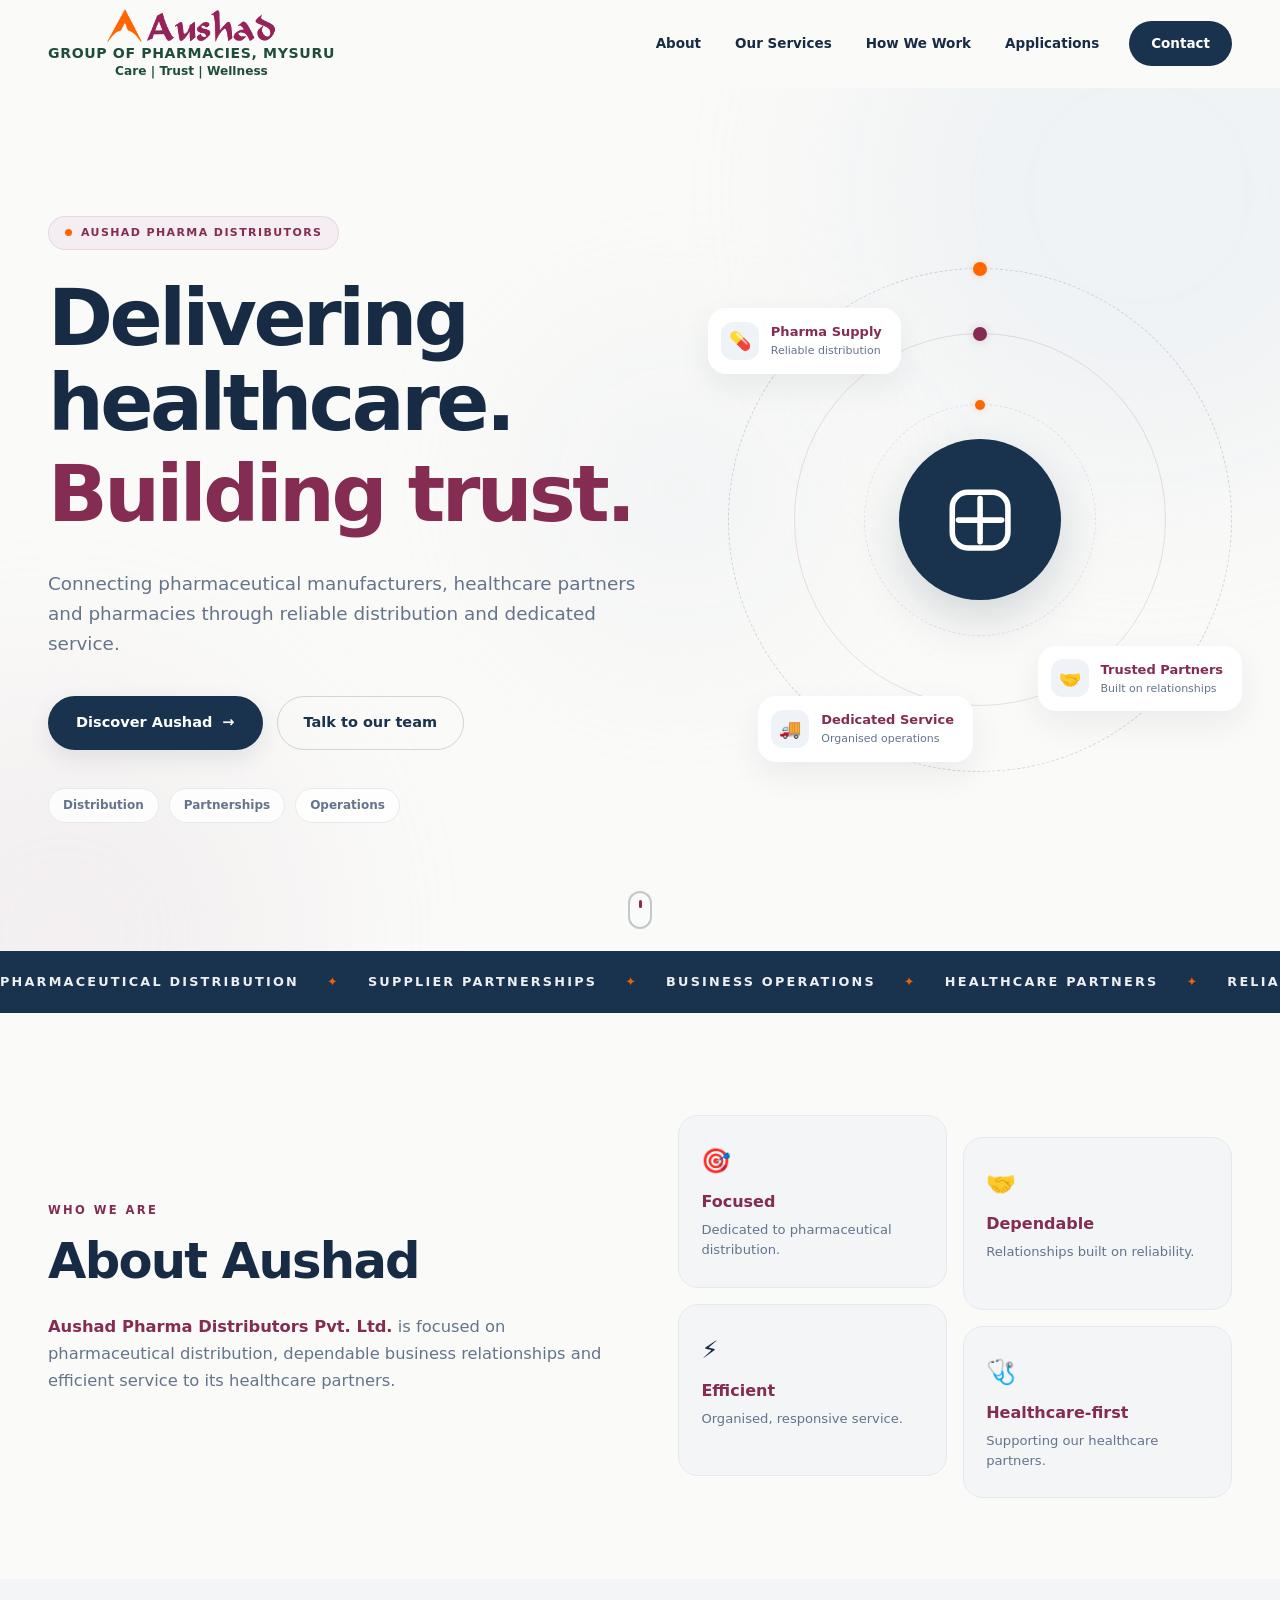
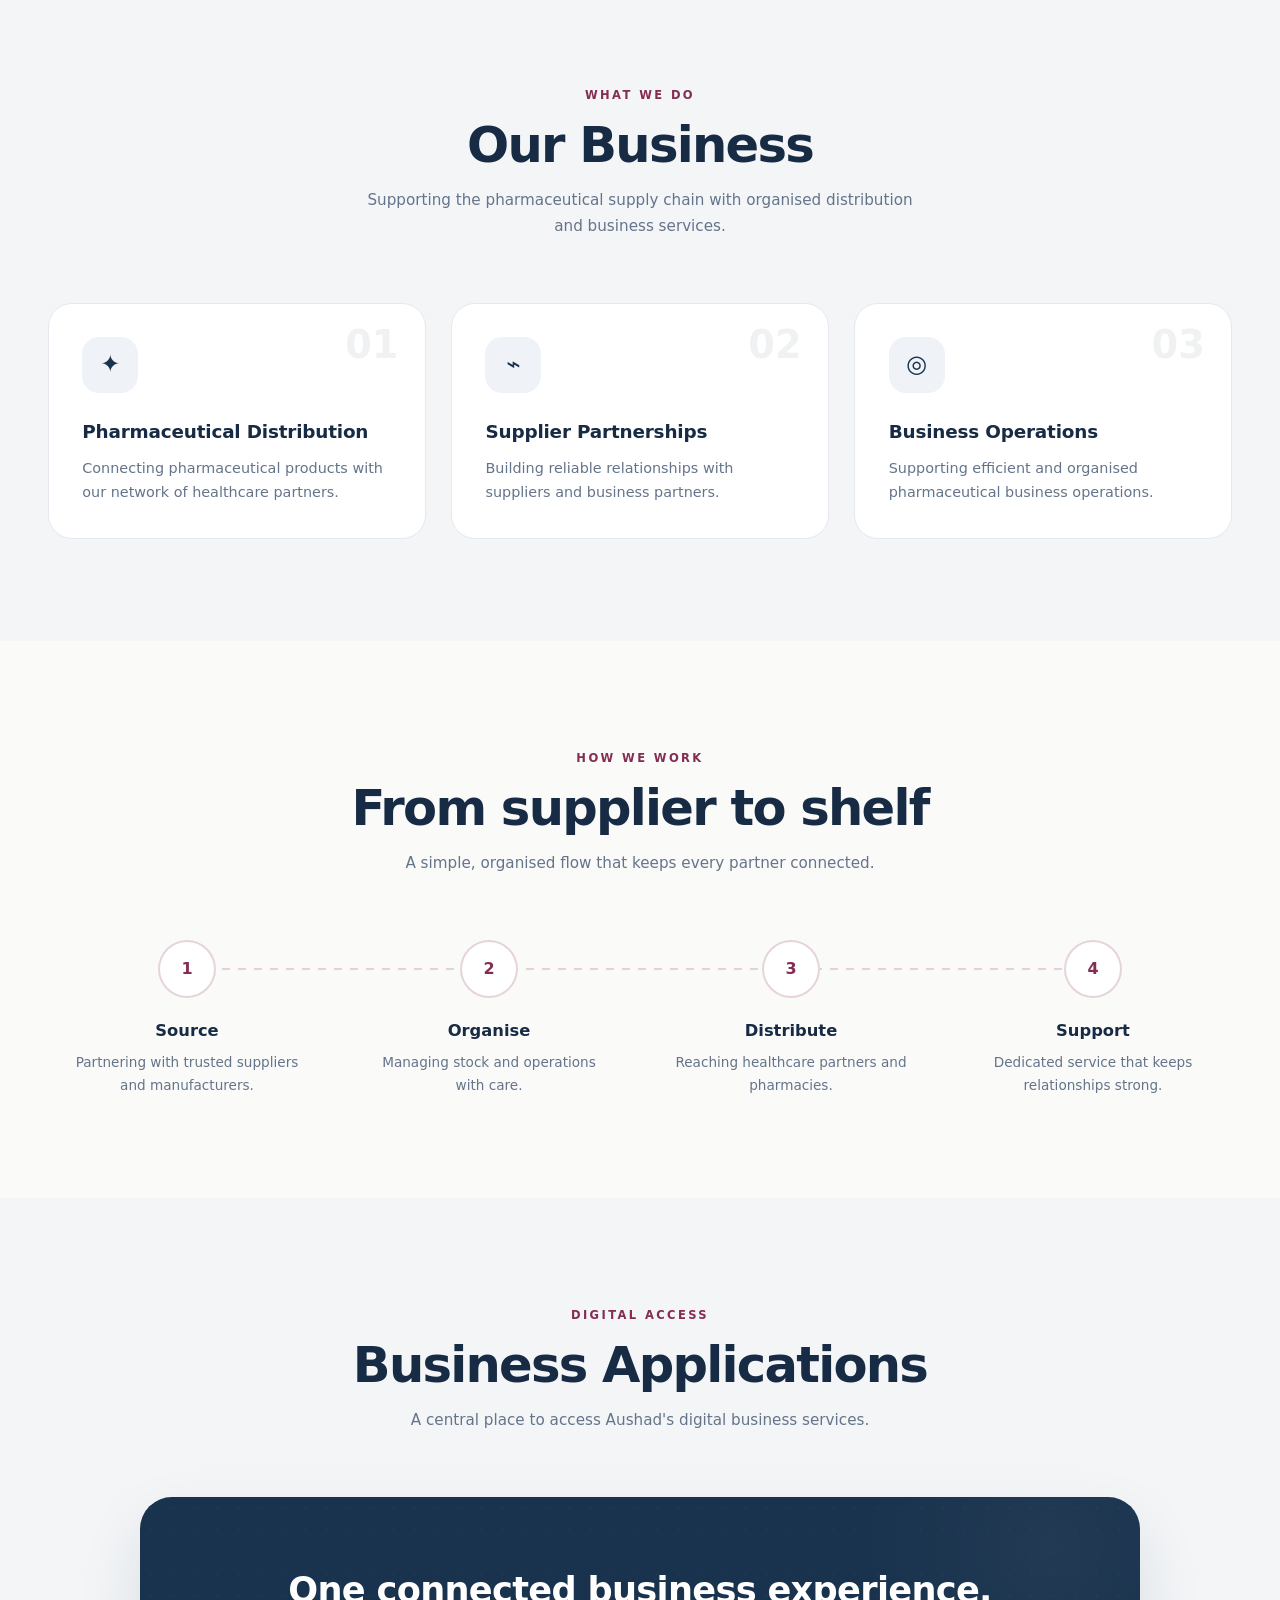
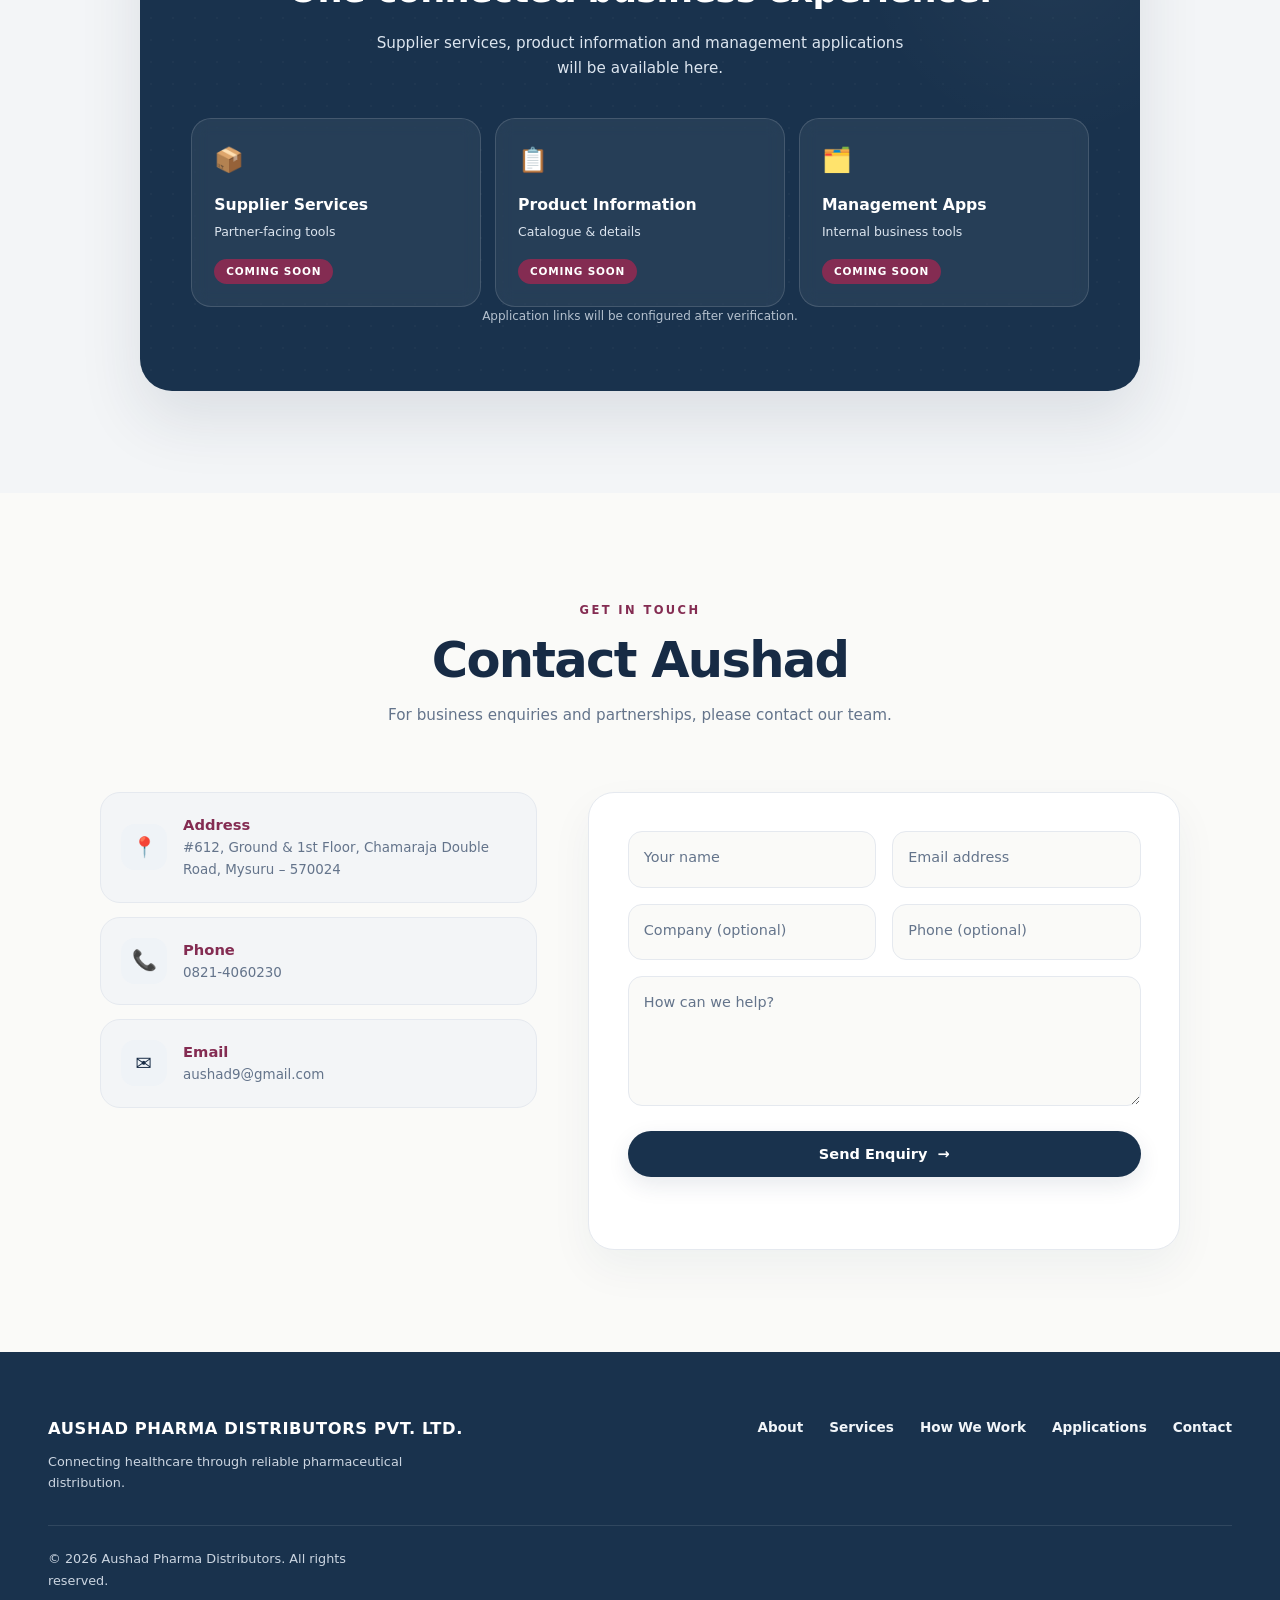
==== docs/index.html @ db3ebee5 "Update official contact email and synchronise website Co-authored-by: Copilot <223556219+Copilot@use" ====
<!DOCTYPE html>
<html lang="en">
<head>
  <meta charset="UTF-8">
  <meta name="viewport" content="width=device-width, initial-scale=1.0, viewport-fit=cover">
  <meta name="theme-color" content="#FAFAF8">
  <meta name="description" content="Aushad Pharma Distributors Pvt. Ltd. — Connecting healthcare through reliable pharmaceutical distribution.">
  <title>Aushad Pharma Distributors Pvt. Ltd.</title>

  <style>
    :root {
      --orange: #FF6600;
      --maroon: #842C52;
      --navy: #19324D;
      --dark: #172B45;
      --muted: #64748B;
      --light: #F3F5F7;
      --border: #E5E9EF;
      --page: #FAFAF8;
      --navy-soft: #EFF3F7;
      --ease: cubic-bezier(.22, 1, .36, 1);
      --gutter: clamp(18px, 4vw, 48px);
      --maxw: 1240px;
    }

    /* Scale the whole layout up on large / ultra-wide monitors */
    @media (min-width: 1700px) { html { font-size: 112.5%; } :root { --maxw: 1400px; } }
    @media (min-width: 2200px) { html { font-size: 131%; }   :root { --maxw: 1640px; } }
    @media (min-width: 3000px) { html { font-size: 175%; }   :root { --maxw: 1900px; } }

    * { margin: 0; padding: 0; box-sizing: border-box; }

    html { scroll-behavior: smooth; scroll-padding-top: 84px; overflow-x: clip; -webkit-text-size-adjust: 100%; }

    body {
      font-family: "Inter", "Segoe UI", system-ui, -apple-system, Arial, Helvetica, sans-serif;
      color: var(--dark);
      background: var(--page);
      line-height: 1.65;
      overflow-x: hidden;
      -webkit-font-smoothing: antialiased;
    }

    body.menu-open { overflow: hidden; }

    a { color: inherit; text-decoration: none; }
    img, svg { max-width: 100%; display: block; }

    .container {
      width: min(var(--maxw), 100% - (var(--gutter) * 2));
      margin-inline: auto;
    }

    ::selection { background: var(--maroon); color: #fff; }

    :focus-visible {
      outline: 2px solid var(--maroon);
      outline-offset: 3px;
      border-radius: 6px;
    }

    /* ---------- Page loader ---------- */
    .loader {
      position: fixed; inset: 0; z-index: 100;
      display: grid; place-items: center;
      background: var(--page);
      transition: opacity .6s var(--ease), visibility .6s;
    }
    .loader.done { opacity: 0; visibility: hidden; }
    .loader-mark {
      width: min(220px, 68vw); height: auto;
      animation: pulse 1.1s ease-in-out infinite;
    }
    @keyframes pulse {
      0%, 100% { transform: scale(1);    filter: drop-shadow(0 0 0 #19324D00); }
      50%      { transform: scale(1.04); filter: drop-shadow(0 0 12px #19324D12); }
    }

    /* ---------- Scroll progress ---------- */
    .progress {
      position: fixed; top: 0; left: 0; height: 3px; width: 100%;
      z-index: 60; transform-origin: left; transform: scaleX(0);
      background: var(--maroon);
    }

    /* ---------- Header ---------- */
    header {
      position: sticky; top: 0; z-index: 50;
      background: rgba(250,250,248,.92);
      -webkit-backdrop-filter: blur(16px) saturate(1.4);
      backdrop-filter: blur(16px) saturate(1.4);
      border-bottom: 1px solid transparent;
      transition: border-color .3s, box-shadow .3s, background .3s;
    }
    header.scrolled {
      border-color: var(--border);
      box-shadow: 0 8px 30px #19324D0D;
      background: rgba(250,250,248,.98);
    }

    .navbar {
      position: relative; display: flex; align-items: center; justify-content: space-between;
      gap: 24px; padding: 8px 0;
      transition: padding .3s var(--ease);
    }
    header.scrolled .navbar { padding-block: 5px; }

    .brand {
      display: flex; flex-direction: column; align-items: center; gap: 2px;
      position: relative; z-index: 2; text-align: center; flex: none;
    }
    .brand-logo {
      width: min(170px, 42vw); height: auto;
      transition: transform .5s var(--ease);
    }
    .brand:hover .brand-logo { transform: scale(1.04); }
    .brand-name {
      color: #1F4D3A; font-size: clamp(.68rem, 1.1vw, .92rem); font-weight: 800;
      line-height: 1.2; letter-spacing: .045em; white-space: nowrap;
    }
    .brand-tagline {
      color: #1F4D3A; font-size: clamp(.72rem, .95vw, .9rem); font-weight: 600;
      line-height: 1.25;
    }

    .nav-links {
      display: flex; align-items: center; justify-content: flex-end; gap: 6px;
      margin-left: auto;
      font-size: 13.5px; font-weight: 600;
    }

    .nav-links a:not(.nav-button) {
      position: relative; padding: 9px 14px; border-radius: 30px;
      transition: color .25s, background .25s;
    }
    .nav-links a:not(.nav-button):hover,
    .nav-links a.active { color: var(--maroon); background: #F4EDF1; }

    .nav-button {
      margin-left: 10px; padding: 11px 22px; border-radius: 30px;
      background: var(--navy); color: #fff !important;
      transition: transform .25s var(--ease), box-shadow .25s, background .25s;
    }
    .nav-button:hover { background: var(--maroon); transform: translateY(-2px); box-shadow: 0 10px 24px #19324D20; }

    .menu-toggle {
      display: none; width: 44px; height: 44px; border: 0; border-radius: 14px;
      background: var(--navy-soft); cursor: pointer; position: relative; z-index: 2;
    }
    .menu-toggle span {
      position: absolute; left: 12px; right: 12px; height: 2px; border-radius: 2px;
      background: var(--maroon); transition: transform .35s var(--ease), opacity .2s, top .35s var(--ease);
    }
    .menu-toggle span:nth-child(1) { top: 15px; }
    .menu-toggle span:nth-child(2) { top: 21px; }
    .menu-toggle span:nth-child(3) { top: 27px; }
    .menu-toggle.open span:nth-child(1) { top: 21px; transform: rotate(45deg); }
    .menu-toggle.open span:nth-child(2) { opacity: 0; }
    .menu-toggle.open span:nth-child(3) { top: 21px; transform: rotate(-45deg); }

    /* ---------- Hero ---------- */
    .hero {
      position: relative; overflow: hidden; isolation: isolate;
      min-height: min(100svh - 78px, 980px);
      display: flex; align-items: center;
      padding: clamp(70px, 10vw, 130px) 0;
      background: var(--page);
    }

    .blob {
      position: absolute; z-index: -1; border-radius: 50%;
      filter: blur(80px); opacity: .32; will-change: transform;
    }
    .blob.b1 { width: 46vmax; height: 46vmax; max-width: 760px; max-height: 760px; right: -12%; top: -22%; background: #DCE5EF; animation: drift1 16s ease-in-out infinite alternate; }
    .blob.b2 { width: 38vmax; height: 38vmax; max-width: 640px; max-height: 640px; left: -14%; bottom: -26%; background: #E8DDE4; animation: drift2 19s ease-in-out infinite alternate; }
    .blob.b3 { width: 22vmax; height: 22vmax; max-width: 380px; max-height: 380px; left: 42%; top: 30%; background: #E4EAF0; opacity: .35; animation: drift1 22s ease-in-out infinite alternate-reverse; }
    @keyframes drift1 { to { transform: translate(-60px, 70px) scale(1.12); } }
    @keyframes drift2 { to { transform: translate(80px, -50px) scale(1.1); } }

    .grid-bg {
      position: absolute; inset: 0; z-index: -1; opacity: .2;
      background-image:
        linear-gradient(#19324D08 1px, transparent 1px),
        linear-gradient(90deg, #19324D08 1px, transparent 1px);
      background-size: 56px 56px;
      -webkit-mask-image: radial-gradient(ellipse at 70% 40%, #000 0, transparent 70%);
              mask-image: radial-gradient(ellipse at 70% 40%, #000 0, transparent 70%);
    }

    .hero-grid {
      display: grid; grid-template-columns: 1.1fr .9fr; align-items: center;
      gap: clamp(30px, 5vw, 80px);
    }

    .eyebrow {
      display: inline-flex; align-items: center; gap: 9px;
      color: var(--maroon); background: #F4EDF1; border: 1px solid #842C521A;
      border-radius: 30px; padding: 7px 16px;
      font-size: 11px; font-weight: 700; letter-spacing: 1.4px; margin-bottom: 26px;
    }
    .eyebrow::before {
      content: ""; width: 7px; height: 7px; border-radius: 50%; background: var(--orange);
      box-shadow: 0 0 0 0 #FF660055; animation: ping 2s infinite;
    }
    @keyframes ping { to { box-shadow: 0 0 0 10px #FF660000; } }

    h1 {
      font-size: clamp(2.5rem, 1.4rem + 5.2vw, 4.9rem);
      line-height: 1.08; letter-spacing: -.045em; font-weight: 800; max-width: 12.5em;
    }
    h1 .line { display: block; overflow: hidden; padding-bottom: .08em; }
    h1 .line > span { display: block; transform: translateY(110%); animation: rise 1s var(--ease) forwards; }
    h1 .line:nth-child(2) > span { animation-delay: .12s; }
    h1 .accent {
      color: var(--maroon);
    }
    @keyframes rise { to { transform: none; } }

    .hero-text {
      color: var(--muted); max-width: 33em;
      font-size: clamp(1rem, .95rem + .25vw, 1.15rem); margin: 26px 0 36px;
    }

    .cta-row { display: flex; flex-wrap: wrap; gap: 14px; align-items: center; }

    .primary-button {
      display: inline-flex; align-items: center; gap: 10px;
      padding: 15px 28px; border-radius: 40px; border: 0; cursor: pointer;
      background: var(--navy);
      color: #fff; font-size: 14.5px; font-weight: 700; font-family: inherit;
      box-shadow: 0 8px 22px #19324D1A;
      transition: transform .3s var(--ease), box-shadow .3s, background .3s;
    }
    .primary-button:hover { transform: translateY(-2px); background: #244361; box-shadow: 0 12px 28px #19324D24; }
    .primary-button .arrow { transition: transform .3s var(--ease); }
    .primary-button:hover .arrow { transform: translateX(5px); }

    .ghost-button {
      display: inline-flex; align-items: center; gap: 8px;
      padding: 14px 26px; border-radius: 40px;
      border: 1.5px solid #19324D2E; color: var(--navy);
      font-size: 14.5px; font-weight: 700;
      transition: background .3s, border-color .3s, transform .3s var(--ease);
    }
    .ghost-button:hover { background: var(--navy-soft); border-color: var(--navy); transform: translateY(-2px); }

    .hero-tags { display: flex; flex-wrap: wrap; gap: 10px; margin-top: 38px; }
    .hero-tags span {
      font-size: 12px; font-weight: 600; color: var(--muted);
      padding: 7px 14px; border-radius: 30px; background: #FFFFFFCC; border: 1px solid var(--border);
    }

    /* Hero visual */
    .hero-visual { position: relative; aspect-ratio: 1; width: min(100%, 520px); margin-inline: auto; }

    .orbit {
      position: absolute; inset: 0; border-radius: 50%;
      border: 1px dashed #19324D2E; animation: spin 40s linear infinite;
    }
    .orbit.o2 { inset: 13%; border-style: solid; border-color: #842C5224; animation-duration: 28s; animation-direction: reverse; }
    .orbit.o3 { inset: 27%; border-color: #19324D1A; animation-duration: 55s; }
    .orbit i {
      position: absolute; top: -7px; left: 50%; width: 14px; height: 14px; margin-left: -7px; border-radius: 50%;
      background: var(--orange); box-shadow: 0 0 10px #FF660033;
    }
    .orbit.o2 i { background: var(--maroon); box-shadow: 0 0 10px #842C5233; }
    .orbit.o3 i { width: 10px; height: 10px; margin-left: -5px; top: -5px; }
    @keyframes spin { to { transform: rotate(360deg); } }

    .core {
      position: absolute; inset: 34%; border-radius: 50%;
      display: grid; place-items: center;
      background: var(--navy);
      box-shadow: 0 20px 50px #19324D2B;
      animation: float 7s ease-in-out infinite;
    }
    .core svg { width: 46%; height: 46%; color: #fff; }

    .float-card {
      position: absolute; display: flex; align-items: center; gap: 12px;
      padding: 12px 18px 12px 12px; border-radius: 18px;
      background: rgba(255,255,255,.94);
      -webkit-backdrop-filter: blur(12px); backdrop-filter: blur(12px);
      border: 1px solid #FFFFFF; box-shadow: 0 12px 32px #19324D12;
      font-size: 13px; font-weight: 700; color: var(--maroon); white-space: nowrap;
      animation: float 6s ease-in-out infinite;
    }
    .float-card small { display: block; color: var(--muted); font-weight: 500; font-size: 11px; }
    .float-card .ic {
      width: 38px; height: 38px; border-radius: 12px; display: grid; place-items: center;
      background: var(--navy-soft); font-size: 18px;
    }
    .float-card.f1 { top: 8%;    left: -4%;  animation-delay: -1s; }
    .float-card.f2 { bottom: 12%; right: -2%; animation-delay: -3s; }
    .float-card.f3 { bottom: 2%;  left: 6%;   animation-delay: -4.5s; }

    @keyframes float { 0%, 100% { transform: translateY(0); } 50% { transform: translateY(-16px); } }

    .scroll-hint {
      position: absolute; left: 50%; bottom: 22px; transform: translateX(-50%);
      width: 24px; height: 38px; border: 2px solid #19324D40; border-radius: 14px;
    }
    .scroll-hint::after {
      content: ""; position: absolute; left: 50%; top: 7px; width: 3px; height: 8px; margin-left: -1.5px;
      border-radius: 3px; background: var(--maroon); animation: wheel 1.8s infinite;
    }
    @keyframes wheel { 0% { opacity: 1; transform: translateY(0); } 100% { opacity: 0; transform: translateY(14px); } }

    /* ---------- Marquee ---------- */
    .marquee {
      overflow: hidden; padding: 20px 0; color: #fff;
      background: var(--navy);
    }
    .marquee-track { display: flex; width: max-content; animation: scroll 38s linear infinite; }
    .marquee:hover .marquee-track { animation-play-state: paused; }
    .marquee-track span {
      display: inline-flex; align-items: center; gap: 28px; padding-right: 28px;
      font-size: .8rem; font-weight: 700; letter-spacing: 2.2px; white-space: nowrap; opacity: .92;
    }
    .marquee-track span::after { content: "✦"; color: var(--orange); }
    @keyframes scroll { to { transform: translateX(-50%); } }

    /* ---------- Sections ---------- */
    section { padding: clamp(65px, 8vw, 120px) 0; position: relative; }

    .section-heading { text-align: center; margin-bottom: clamp(36px, 5vw, 64px); }
    .section-heading > span { color: var(--maroon); font-size: 11.5px; font-weight: 800; letter-spacing: 2.4px; }
    .section-heading h2 {
      font-size: clamp(1.9rem, 1.2rem + 2.6vw, 3.1rem);
      margin-top: 10px; letter-spacing: -.035em; line-height: 1.15;
    }
    .section-heading p { color: var(--muted); max-width: 36em; margin: 14px auto 0; font-size: .95rem; }

    /* About */
    .about-grid {
      display: grid; grid-template-columns: 1fr 1fr; gap: clamp(30px, 6vw, 90px); align-items: center;
    }
    .about .section-heading { text-align: left; margin-bottom: 24px; }
    .about-copy p { color: var(--muted); font-size: 1.02rem; }
    .about-copy strong { color: var(--maroon); }

    .pillars { display: grid; grid-template-columns: 1fr 1fr; gap: 16px; }
    .pillar {
      padding: 26px 22px; border-radius: 20px; background: var(--light); border: 1px solid var(--border);
      transition: transform .4s var(--ease), box-shadow .4s, background .4s;
    }
    .pillar:nth-child(even) { transform: translateY(22px); }
    .pillar:hover { background: #fff; box-shadow: 0 16px 36px #19324D12; transform: translateY(-4px); }
    .pillar:nth-child(even):hover { transform: translateY(16px); }
    .pillar b { display: block; font-size: 1.5rem; margin-bottom: 8px; }
    .pillar h3 { font-size: 1rem; color: var(--maroon); margin-bottom: 4px; }
    .pillar p { font-size: .82rem; color: var(--muted); line-height: 1.55; }

    /* Services */
    .services { background: var(--light); overflow: hidden; }

    .service-grid { display: grid; grid-template-columns: repeat(3, 1fr); gap: clamp(16px, 2vw, 28px); }

    .service-card {
      position: relative; padding: clamp(26px, 2.6vw, 38px); overflow: hidden;
      background: #fff; border: 1px solid var(--border); border-radius: 24px;
      transition: transform .45s var(--ease), box-shadow .45s, border-color .45s;
    }
    .service-card::before {
      content: ""; position: absolute; inset: 0; opacity: 0; transition: opacity .4s;
      background: radial-gradient(420px circle at var(--mx, 50%) var(--my, 50%), #19324D08, transparent 45%);
    }
    .service-card::after {
      content: ""; position: absolute; left: 0; bottom: 0; height: 3px; width: 100%;
      background: var(--maroon);
      transform: scaleX(0); transform-origin: left; transition: transform .55s var(--ease);
    }
    .service-card:hover { transform: translateY(-5px); box-shadow: 0 20px 44px #19324D12; border-color: #19324D30; }
    .service-card:hover::before { opacity: 1; }
    .service-card:hover::after { transform: scaleX(1); }
    .service-card > * { position: relative; z-index: 1; }

    .service-num { position: absolute !important; top: 22px; right: 26px; font-size: 2.4rem; font-weight: 800; color: #19324D12; line-height: 1; }

    .service-icon {
      width: 56px; height: 56px; display: grid; place-items: center; border-radius: 17px;
      background: var(--navy-soft); color: var(--navy); font-size: 24px; margin-bottom: 24px;
      transition: background .4s, color .4s, transform .5s var(--ease);
    }
    .service-card:hover .service-icon { background: var(--maroon); color: #fff; transform: scale(1.04); }

    .service-card h3 { font-size: 1.15rem; margin-bottom: 10px; letter-spacing: -.01em; }
    .service-card p { color: var(--muted); font-size: .9rem; }

    /* Process */
    .steps { display: grid; grid-template-columns: repeat(4, 1fr); gap: 24px; position: relative; counter-reset: step; }
    .steps::before {
      content: ""; position: absolute; top: 28px; left: 12%; right: 12%; height: 2px;
      background: repeating-linear-gradient(90deg, #842C5233 0 8px, transparent 8px 16px);
    }
    .step { text-align: center; position: relative; }
    .step-dot {
      width: 58px; height: 58px; margin: 0 auto 20px; border-radius: 50%;
      display: grid; place-items: center; font-weight: 800; color: var(--maroon);
      background: #fff; border: 2px solid #842C5233; position: relative; z-index: 1;
      transition: background .4s, color .4s, transform .5s var(--ease), border-color .4s;
    }
    .step:hover .step-dot { background: var(--maroon); color: #fff; border-color: var(--maroon); transform: scale(1.12); }
    .step h3 { font-size: 1.02rem; margin-bottom: 6px; }
    .step p { color: var(--muted); font-size: .85rem; max-width: 18em; margin: auto; }

    /* Portal */
    .portal { background: var(--light); }

    .portal-panel {
      position: relative; overflow: hidden; isolation: isolate;
      max-width: 1000px; margin: auto; text-align: center;
      padding: clamp(36px, 5vw, 64px) clamp(22px, 4vw, 56px); border-radius: 32px;
      color: #fff;
      background: var(--navy);
      box-shadow: 0 28px 64px #19324D1C;
    }
    .portal-panel::before {
      content: ""; position: absolute; z-index: -1; width: 420px; height: 420px; right: -120px; top: -160px;
      border-radius: 50%; background: radial-gradient(circle, #FFFFFF0A, transparent 65%);
      animation: drift1 12s ease-in-out infinite alternate;
    }
    .portal-panel::after {
      content: ""; position: absolute; z-index: -1; inset: 0; opacity: .18;
      background-image: radial-gradient(#ffffff22 1px, transparent 1px); background-size: 22px 22px;
    }
    .portal-panel h3 { font-size: clamp(1.4rem, 1rem + 1.6vw, 2.2rem); letter-spacing: -.02em; margin-bottom: 12px; }
    .portal-panel > p { color: #DCE5EF; font-size: .95rem; max-width: 36em; margin: auto; }

    .app-grid { display: grid; grid-template-columns: repeat(3, 1fr); gap: 14px; margin-top: 36px; text-align: left; }
    .app-tile {
      padding: 22px; border-radius: 20px;
      background: rgba(255,255,255,.06); border: 1px solid rgba(255,255,255,.14);
      -webkit-backdrop-filter: blur(8px); backdrop-filter: blur(8px);
      transition: transform .4s var(--ease), background .4s;
    }
    .app-tile:hover { transform: translateY(-3px); background: rgba(255,255,255,.1); }
    .app-tile .ic { font-size: 1.5rem; margin-bottom: 12px; }
    .app-tile h4 { font-size: .98rem; margin-bottom: 4px; }
    .app-tile small { color: #DCE5EF; font-size: .78rem; display: block; margin-bottom: 14px; }
    .badge {
      display: inline-block; padding: 4px 12px; border-radius: 20px; font-size: 10.5px; font-weight: 700; letter-spacing: .8px;
      background: var(--maroon); color: #fff;
    }

    .portal-note { margin-top: 28px; font-size: 12px !important; opacity: .8; }

    /* Contact */
    .contact-grid {
      display: grid; grid-template-columns: .85fr 1.15fr; gap: clamp(26px, 4vw, 56px); align-items: start;
      max-width: 1080px; margin: auto;
    }
    .contact-info { display: grid; gap: 14px; }
    .info-card {
      display: flex; gap: 16px; align-items: center; padding: 20px; border-radius: 20px;
      background: var(--light); border: 1px solid var(--border);
      transition: transform .35s var(--ease), box-shadow .35s;
    }
    .info-card:hover { transform: translateX(4px); box-shadow: 0 12px 28px #19324D10; }
    .info-card .ic { width: 46px; height: 46px; border-radius: 14px; display: grid; place-items: center; background: var(--navy-soft); font-size: 20px; flex: none; }
    .info-card h4 { font-size: .92rem; color: var(--maroon); }
    .info-card p { font-size: .84rem; color: var(--muted); }

    form {
      padding: clamp(24px, 3vw, 40px); border-radius: 26px; background: #fff;
      border: 1px solid var(--border); box-shadow: 0 18px 44px #19324D0D;
    }
    .form-row { display: grid; grid-template-columns: 1fr 1fr; gap: 16px; }
    .field { position: relative; margin-bottom: 16px; }
    .field input, .field textarea {
      width: 100%; padding: 22px 16px 8px; font: inherit; font-size: .93rem; color: var(--dark);
      border: 1.5px solid var(--border); border-radius: 14px; background: #FAFAF8; outline: none;
      transition: border-color .25s, box-shadow .25s, background .25s;
    }
    .field textarea { min-height: 130px; resize: vertical; }
    .field label {
      position: absolute; left: 16px; top: 15px; font-size: .9rem; color: var(--muted); pointer-events: none;
      transition: all .25s var(--ease); transform-origin: left;
    }
    .field input:focus, .field textarea:focus { border-color: var(--navy); background: #fff; box-shadow: 0 0 0 4px #19324D14; }
    .field input:focus + label, .field input:not(:placeholder-shown) + label,
    .field textarea:focus + label, .field textarea:not(:placeholder-shown) + label {
      top: 6px; font-size: .68rem; color: var(--maroon); font-weight: 700; letter-spacing: .4px;
    }
    .field.invalid input, .field.invalid textarea { border-color: #c4314b; }
    .form-status { margin-top: 14px; font-size: .88rem; font-weight: 600; min-height: 1.4em; color: var(--maroon); }
    form .primary-button { width: 100%; justify-content: center; }
    .honeypot { position: absolute !important; left: -10000px !important; width: 1px; height: 1px; overflow: hidden; }

    /* Footer */
    footer { background: var(--navy); color: #fff; padding: clamp(40px, 5vw, 64px) 0 28px; }
    .footer-top {
      display: flex; justify-content: space-between; align-items: flex-start; gap: 30px; flex-wrap: wrap;
      padding-bottom: 32px; border-bottom: 1px solid #FFFFFF1A;
    }
    .footer-brand strong { letter-spacing: .6px; font-size: 1.02rem; display: block; margin-bottom: 8px; }
    footer p { color: #CBD5E1; font-size: .8rem; max-width: 28em; }
    .footer-links { display: flex; flex-wrap: wrap; gap: 8px 26px; font-size: .85rem; font-weight: 600; }
    .footer-links a { color: #F1F5F9; transition: color .25s; }
    .footer-links a:hover { color: var(--orange); }
    .footer-bottom { padding-top: 22px; display: flex; justify-content: space-between; gap: 12px; flex-wrap: wrap; }

    .to-top {
      position: fixed; right: max(18px, env(safe-area-inset-right)); bottom: max(18px, env(safe-area-inset-bottom)); z-index: 40;
      width: 48px; height: 48px; border: 0; border-radius: 50%; cursor: pointer; color: #fff; font-size: 18px;
      background: var(--navy);
      box-shadow: 0 8px 22px #19324D24;
      opacity: 0; transform: translateY(20px); pointer-events: none;
      transition: opacity .35s, transform .35s var(--ease);
    }
    .to-top.show { opacity: 1; transform: none; pointer-events: auto; }
    .to-top:hover { transform: translateY(-4px); }

    /* ---------- Reveal on scroll ---------- */
    .reveal { opacity: 0; transform: translateY(36px); transition: opacity .9s var(--ease), transform .9s var(--ease); transition-delay: var(--d, 0s); }
    .reveal.in { opacity: 1; transform: none; }
    .reveal.left { transform: translateX(-40px); }
    .reveal.right { transform: translateX(40px); }
    .reveal.left.in, .reveal.right.in { transform: none; }
    /* keep the staggered offset on pillars after reveal */
    .pillar.reveal.in:nth-child(even) { transform: translateY(22px); }

    /* ---------- Responsive ---------- */
    @media (max-width: 1024px) {
      .hero { min-height: auto; }
      .hero-grid { grid-template-columns: 1fr; text-align: center; }
      h1, .hero-text { margin-inline: auto; }
      .cta-row, .hero-tags { justify-content: center; }
      .hero-visual { width: min(86%, 440px); order: -1; margin-bottom: 10px; }
      .scroll-hint { display: none; }
      .about-grid { grid-template-columns: 1fr; }
      .about .section-heading { text-align: center; }
      .about-copy { text-align: center; }
      .service-grid { grid-template-columns: repeat(2, 1fr); }
      .steps { grid-template-columns: repeat(2, 1fr); row-gap: 40px; }
      .steps::before { display: none; }
      .contact-grid { grid-template-columns: 1fr; }
    }

    @media (max-width: 820px) {
      .menu-toggle { display: block; position: absolute; top: 12px; right: 0; }
      .nav-links {
        position: fixed; inset: 0; z-index: 1; padding: 100px var(--gutter) 40px;
        flex-direction: column; align-items: stretch; justify-content: flex-start; gap: 6px;
        background: rgba(250,250,248,.98); -webkit-backdrop-filter: blur(20px); backdrop-filter: blur(20px);
        font-size: 1.15rem;
        clip-path: circle(0 at calc(100% - 40px) 40px);
        transition: clip-path .7s var(--ease);
        visibility: hidden;
      }
      .nav-links.open { clip-path: circle(150% at calc(100% - 40px) 40px); visibility: visible; }
      .nav-links a:not(.nav-button) { padding: 16px 18px; border-bottom: 1px solid var(--border); border-radius: 14px; }
      .nav-button { margin: 18px 0 0; text-align: center; padding: 16px; }
      .app-grid { grid-template-columns: 1fr; }
    }

    @media (max-width: 640px) {
      .service-grid { grid-template-columns: 1fr; }
      .pillars { grid-template-columns: 1fr; }
      .pillar:nth-child(even), .pillar.reveal.in:nth-child(even) { transform: none; }
      .steps { grid-template-columns: 1fr; }
      .form-row { grid-template-columns: 1fr; gap: 0; }
      .float-card { padding: 9px 13px 9px 9px; font-size: 11.5px; }
      .float-card .ic { width: 32px; height: 32px; font-size: 15px; }
      .float-card.f1 { left: -2%; }
      .float-card.f2 { bottom: 24%; right: -2%; }
      .float-card.f3 { bottom: -2%; }
      .brand-logo { width: min(145px, 42vw); }
      .cta-row .primary-button, .cta-row .ghost-button { flex: 1 1 100%; justify-content: center; }
      .footer-top, .footer-bottom { flex-direction: column; }
    }

    @media (max-width: 820px) {
      .hero-visual { margin-bottom: clamp(32px, 7vw, 45px); }
      .float-card.f2 { bottom: 14%; }
      .float-card.f3 { bottom: -12%; }
    }

    @media (max-width: 360px) {
      .brand-name { font-size: .6rem; letter-spacing: .02em; }
      .hero-visual { margin-bottom: 36px; }
      .float-card.f2 { bottom: 8%; }
      .float-card.f3 { bottom: -24%; }
    }

    @media (hover: none) {
      .service-card:hover, .pillar:hover, .app-tile:hover, .info-card:hover { transform: none; }
    }

    @media (prefers-reduced-motion: reduce) {
      *, *::before, *::after {
        animation-duration: .01ms !important; animation-iteration-count: 1 !important;
        transition-duration: .01ms !important; scroll-behavior: auto !important;
      }
      .reveal, h1 .line > span { opacity: 1; transform: none; }
    }
  </style>
</head>

<body>

  <div class="loader" id="loader" aria-hidden="true"><img class="loader-mark" src="assets/aushad-logo.png" alt=""></div>
  <div class="progress" id="progress"></div>

  <header id="header">
    <div class="container navbar">
      <a class="brand" href="#top" aria-label="Aushad Pharma Distributors — home">
        <img class="brand-logo" src="assets/aushad-logo.png" alt="">
        <span class="brand-name">GROUP OF PHARMACIES, MYSURU</span>
        <span class="brand-tagline">Care | Trust | Wellness</span>
      </a>

      <button class="menu-toggle" id="menuToggle" aria-label="Toggle menu" aria-expanded="false" aria-controls="navLinks">
        <span></span><span></span><span></span>
      </button>

      <nav class="nav-links" id="navLinks">
        <a href="#about">About</a>
        <a href="#services">Our Services</a>
        <a href="#process">How We Work</a>
        <a href="#portal">Applications</a>
        <a href="#contact" class="nav-button">Contact</a>
      </nav>
    </div>
  </header>

  <main id="top">

    <!-- HERO -->
    <section class="hero">
      <div class="blob b1"></div>
      <div class="blob b2"></div>
      <div class="blob b3"></div>
      <div class="grid-bg"></div>

      <div class="container hero-grid">
        <div class="hero-content">
          <span class="eyebrow">AUSHAD PHARMA DISTRIBUTORS</span>

          <h1>
            <span class="line"><span>Delivering healthcare.</span></span>
            <span class="line"><span class="accent">Building trust.</span></span>
          </h1>

          <p class="hero-text reveal" style="--d:.5s">
            Connecting pharmaceutical manufacturers, healthcare partners and
            pharmacies through reliable distribution and dedicated service.
          </p>

          <div class="cta-row reveal" style="--d:.65s">
            <a href="#about" class="primary-button">Discover Aushad <span class="arrow">→</span></a>
            <a href="#contact" class="ghost-button">Talk to our team</a>
          </div>

          <div class="hero-tags reveal" style="--d:.8s">
            <span>Distribution</span>
            <span>Partnerships</span>
            <span>Operations</span>
          </div>
        </div>

        <div class="hero-visual reveal" style="--d:.3s" aria-hidden="true">
          <div class="orbit"><i></i></div>
          <div class="orbit o2"><i></i></div>
          <div class="orbit o3"><i></i></div>

          <div class="core">
            <svg viewBox="0 0 24 24" fill="none" stroke="currentColor" stroke-width="1.8" stroke-linecap="round" stroke-linejoin="round">
              <path d="M12 5v14M5 12h14"/>
              <rect x="3" y="3" width="18" height="18" rx="5"/>
            </svg>
          </div>

          <div class="float-card f1"><div class="ic">💊</div><div>Pharma Supply<small>Reliable distribution</small></div></div>
          <div class="float-card f2"><div class="ic">🤝</div><div>Trusted Partners<small>Built on relationships</small></div></div>
          <div class="float-card f3"><div class="ic">🚚</div><div>Dedicated Service<small>Organised operations</small></div></div>
        </div>
      </div>

      <div class="scroll-hint" aria-hidden="true"></div>
    </section>

    <!-- MARQUEE -->
    <div class="marquee" aria-hidden="true">
      <div class="marquee-track">
        <span>PHARMACEUTICAL DISTRIBUTION</span><span>SUPPLIER PARTNERSHIPS</span><span>BUSINESS OPERATIONS</span><span>HEALTHCARE PARTNERS</span><span>RELIABLE SERVICE</span><span>TRUSTED NETWORK</span>
        <span>PHARMACEUTICAL DISTRIBUTION</span><span>SUPPLIER PARTNERSHIPS</span><span>BUSINESS OPERATIONS</span><span>HEALTHCARE PARTNERS</span><span>RELIABLE SERVICE</span><span>TRUSTED NETWORK</span>
      </div>
    </div>

    <!-- ABOUT -->
    <section class="about" id="about">
      <div class="container about-grid">
        <div class="about-copy reveal left">
          <div class="section-heading">
            <span>WHO WE ARE</span>
            <h2>About Aushad</h2>
          </div>
          <p>
            <strong>Aushad Pharma Distributors Pvt. Ltd.</strong>
            is focused on pharmaceutical distribution, dependable business
            relationships and efficient service to its healthcare partners.
          </p>
        </div>

        <div class="pillars">
          <div class="pillar reveal" style="--d:.05s"><b>🎯</b><h3>Focused</h3><p>Dedicated to pharmaceutical distribution.</p></div>
          <div class="pillar reveal" style="--d:.15s"><b>🤝</b><h3>Dependable</h3><p>Relationships built on reliability.</p></div>
          <div class="pillar reveal" style="--d:.25s"><b>⚡</b><h3>Efficient</h3><p>Organised, responsive service.</p></div>
          <div class="pillar reveal" style="--d:.35s"><b>🩺</b><h3>Healthcare-first</h3><p>Supporting our healthcare partners.</p></div>
        </div>
      </div>
    </section>

    <!-- SERVICES -->
    <section class="services" id="services">
      <div class="container">
        <div class="section-heading reveal">
          <span>WHAT WE DO</span>
          <h2>Our Business</h2>
          <p>Supporting the pharmaceutical supply chain with organised distribution and business services.</p>
        </div>

        <div class="service-grid">
          <article class="service-card reveal" style="--d:.05s">
            <span class="service-num">01</span>
            <div class="service-icon">✦</div>
            <h3>Pharmaceutical Distribution</h3>
            <p>Connecting pharmaceutical products with our network of healthcare partners.</p>
          </article>

          <article class="service-card reveal" style="--d:.15s">
            <span class="service-num">02</span>
            <div class="service-icon">⌁</div>
            <h3>Supplier Partnerships</h3>
            <p>Building reliable relationships with suppliers and business partners.</p>
          </article>

          <article class="service-card reveal" style="--d:.25s">
            <span class="service-num">03</span>
            <div class="service-icon">◎</div>
            <h3>Business Operations</h3>
            <p>Supporting efficient and organised pharmaceutical business operations.</p>
          </article>
        </div>
      </div>
    </section>

    <!-- PROCESS -->
    <section id="process">
      <div class="container">
        <div class="section-heading reveal">
          <span>HOW WE WORK</span>
          <h2>From supplier to shelf</h2>
          <p>A simple, organised flow that keeps every partner connected.</p>
        </div>

        <div class="steps">
          <div class="step reveal" style="--d:.05s"><div class="step-dot">1</div><h3>Source</h3><p>Partnering with trusted suppliers and manufacturers.</p></div>
          <div class="step reveal" style="--d:.15s"><div class="step-dot">2</div><h3>Organise</h3><p>Managing stock and operations with care.</p></div>
          <div class="step reveal" style="--d:.25s"><div class="step-dot">3</div><h3>Distribute</h3><p>Reaching healthcare partners and pharmacies.</p></div>
          <div class="step reveal" style="--d:.35s"><div class="step-dot">4</div><h3>Support</h3><p>Dedicated service that keeps relationships strong.</p></div>
        </div>
      </div>
    </section>

    <!-- PORTAL -->
    <section class="portal" id="portal">
      <div class="container">
        <div class="section-heading reveal">
          <span>DIGITAL ACCESS</span>
          <h2>Business Applications</h2>
          <p>A central place to access Aushad's digital business services.</p>
        </div>

        <div class="portal-panel reveal">
          <h3>One connected business experience.</h3>
          <p>Supplier services, product information and management applications will be available here.</p>

          <div class="app-grid">
            <div class="app-tile"><div class="ic">📦</div><h4>Supplier Services</h4><small>Partner-facing tools</small><span class="badge">COMING SOON</span></div>
            <div class="app-tile"><div class="ic">📋</div><h4>Product Information</h4><small>Catalogue &amp; details</small><span class="badge">COMING SOON</span></div>
            <div class="app-tile"><div class="ic">🗂️</div><h4>Management Apps</h4><small>Internal business tools</small><span class="badge">COMING SOON</span></div>
          </div>

          <p class="portal-note">Application links will be configured after verification.</p>
        </div>
      </div>
    </section>

    <!-- CONTACT -->
    <section id="contact">
      <div class="container">
        <div class="section-heading reveal">
          <span>GET IN TOUCH</span>
          <h2>Contact Aushad</h2>
          <p>For business enquiries and partnerships, please contact our team.</p>
        </div>

        <div class="contact-grid">
          <div class="contact-info">
            <div class="info-card reveal left"><div class="ic">📍</div><div><h4>Address</h4><p>#612, Ground &amp; 1st Floor, Chamaraja Double Road, Mysuru – 570024</p></div></div>
            <div class="info-card reveal left" style="--d:.1s"><div class="ic">📞</div><div><h4>Phone</h4><p><a href="tel:0821-4060230">0821-4060230</a></p></div></div>
            <div class="info-card reveal left" style="--d:.2s"><div class="ic">✉️</div><div><h4>Email</h4><p><a href="mailto:aushad9@gmail.com">aushad9@gmail.com</a></p></div></div>
          </div>

          <form id="enquiryForm" class="reveal right" novalidate>
            <div class="form-row">
              <div class="field"><input type="text" id="name" name="name" placeholder=" " required autocomplete="name"><label for="name">Your name</label></div>
              <div class="field"><input type="email" id="email" name="email" placeholder=" " required autocomplete="email"><label for="email">Email address</label></div>
            </div>
            <div class="form-row">
              <div class="field"><input type="text" id="company" name="company" placeholder=" " autocomplete="organization"><label for="company">Company (optional)</label></div>
              <div class="field"><input type="tel" id="phone" name="phone" placeholder=" " autocomplete="tel"><label for="phone">Phone (optional)</label></div>
            </div>
            <div class="field"><textarea id="message" name="message" placeholder=" " required></textarea><label for="message">How can we help?</label></div>
            <div class="honeypot" aria-hidden="true"><label for="website">Leave this field empty</label><input type="text" id="website" name="website" tabindex="-1" autocomplete="off"></div>
            <input type="hidden" id="ts" name="ts">
            <button type="submit" class="primary-button">Send Enquiry <span class="arrow">→</span></button>
            <div class="form-status" id="formStatus" role="status" aria-live="polite"></div>
          </form>
        </div>
      </div>
    </section>
  </main>

  <footer>
    <div class="container">
      <div class="footer-top">
        <div class="footer-brand">
          <strong>AUSHAD PHARMA DISTRIBUTORS PVT. LTD.</strong>
          <p>Connecting healthcare through reliable pharmaceutical distribution.</p>
        </div>
        <nav class="footer-links">
          <a href="#about">About</a>
          <a href="#services">Services</a>
          <a href="#process">How We Work</a>
          <a href="#portal">Applications</a>
          <a href="#contact">Contact</a>
        </nav>
      </div>
      <div class="footer-bottom">
        <p>© <span id="year"></span> Aushad Pharma Distributors. All rights reserved.</p>
      </div>
    </div>
  </footer>

  <button class="to-top" id="toTop" aria-label="Back to top">↑</button>

  <script>
    (function () {
      var doc = document;
      var header = doc.getElementById('header');
      var progress = doc.getElementById('progress');
      var toTop = doc.getElementById('toTop');
      var toggle = doc.getElementById('menuToggle');
      var nav = doc.getElementById('navLinks');
      var reduce = window.matchMedia('(prefers-reduced-motion: reduce)').matches;

      doc.getElementById('year').textContent = new Date().getFullYear();

      /* Loader */
      function hideLoader() { doc.getElementById('loader').classList.add('done'); }
      window.addEventListener('load', function () { setTimeout(hideLoader, 350); });
      setTimeout(hideLoader, 2500); // safety fallback

      /* Scroll: header state, progress bar, back-to-top */
      var ticking = false;
      function onScroll() {
        var y = window.scrollY || window.pageYOffset;
        var max = doc.documentElement.scrollHeight - window.innerHeight;
        header.classList.toggle('scrolled', y > 20);
        progress.style.transform = 'scaleX(' + (max > 0 ? y / max : 0) + ')';
        toTop.classList.toggle('show', y > 600);
        ticking = false;
      }
      window.addEventListener('scroll', function () {
        if (!ticking) { requestAnimationFrame(onScroll); ticking = true; }
      }, { passive: true });
      onScroll();

      toTop.addEventListener('click', function () {
        window.scrollTo({ top: 0, behavior: reduce ? 'auto' : 'smooth' });
      });

      /* Mobile menu */
      function setMenu(open) {
        toggle.classList.toggle('open', open);
        nav.classList.toggle('open', open);
        doc.body.classList.toggle('menu-open', open);
        toggle.setAttribute('aria-expanded', open);
      }
      toggle.addEventListener('click', function () { setMenu(!nav.classList.contains('open')); });
      nav.querySelectorAll('a').forEach(function (a) { a.addEventListener('click', function () { setMenu(false); }); });
      window.addEventListener('keydown', function (e) { if (e.key === 'Escape') setMenu(false); });
      window.addEventListener('resize', function () { if (window.innerWidth > 820) setMenu(false); });

      /* Reveal on scroll */
      var items = doc.querySelectorAll('.reveal');
      if ('IntersectionObserver' in window && !reduce) {
        var io = new IntersectionObserver(function (entries) {
          entries.forEach(function (en) {
            if (en.isIntersecting) { en.target.classList.add('in'); io.unobserve(en.target); }
          });
        }, { threshold: .12, rootMargin: '0px 0px -6% 0px' });
        items.forEach(function (el) { io.observe(el); });
      } else {
        items.forEach(function (el) { el.classList.add('in'); });
      }

      /* Active nav link */
      var links = {};
      nav.querySelectorAll('a[href^="#"]').forEach(function (a) { links[a.getAttribute('href').slice(1)] = a; });
      if ('IntersectionObserver' in window) {
        var so = new IntersectionObserver(function (entries) {
          entries.forEach(function (en) {
            var a = links[en.target.id];
            if (a && !a.classList.contains('nav-button')) a.classList.toggle('active', en.isIntersecting);
          });
        }, { rootMargin: '-45% 0px -50% 0px' });
        ['about', 'services', 'process', 'portal'].forEach(function (id) {
          var s = doc.getElementById(id); if (s) so.observe(s);
        });
      }

      /* Card spotlight + hero parallax (fine pointers only) */
      if (window.matchMedia('(hover: hover) and (pointer: fine)').matches && !reduce) {
        doc.querySelectorAll('.service-card').forEach(function (c) {
          c.addEventListener('mousemove', function (e) {
            var r = c.getBoundingClientRect();
            c.style.setProperty('--mx', (e.clientX - r.left) + 'px');
            c.style.setProperty('--my', (e.clientY - r.top) + 'px');
          });
        });

        var visual = doc.querySelector('.hero-visual');
        var hero = doc.querySelector('.hero');
        if (visual && hero) {
          hero.addEventListener('mousemove', function (e) {
            var x = (e.clientX / window.innerWidth - .5) * 2;
            var y = (e.clientY / window.innerHeight - .5) * 2;
            visual.style.transform = 'translate(' + (x * 10) + 'px,' + (y * 10) + 'px)';
          });
          hero.addEventListener('mouseleave', function () { visual.style.transform = ''; });
        }
      }

      /* Customer enquiry form */
      var form = doc.getElementById('enquiryForm');
      var status = doc.getElementById('formStatus');
      var submitButton = form.querySelector('button[type="submit"]');
      var originalButtonMarkup = submitButton.innerHTML;
      var timestamp = String(Date.now());
      var timestampField = doc.getElementById('ts');
      timestampField.value = timestamp;

      function getBackendStatus(body) {
        var parsed;
        try { parsed = JSON.parse(body); } catch (e) { parsed = null; }
        var value = typeof parsed === 'string' ? parsed : parsed && (parsed.status || parsed.result || parsed.state);
        var normalized = String(value || body).trim().toLowerCase();
        var match = normalized.match(/^(success|saved|error)\b/);
        return match ? match[1] : '';
      }

      form.addEventListener('submit', function (e) {
        e.preventDefault();
        if (submitButton.disabled) return;

        var name = doc.getElementById('name');
        var email = doc.getElementById('email');
        var phone = doc.getElementById('phone');
        var message = doc.getElementById('message');
        var website = doc.getElementById('website');
        var digits = phone.value.replace(/\D/g, '');
        var valid = true;
        [
          [name, name.value.trim() !== ''],
          [email, email.value.trim() !== '' && /^[^\s@]+@[^\s@]+\.[^\s@]+$/.test(email.value.trim())],
          [phone, phone.value.trim() === '' || (/^\+?[0-9\s().-]+$/.test(phone.value.trim()) && digits.length >= 7 && digits.length <= 15)],
          [message, message.value.trim().length >= 10]
        ].forEach(function (entry) {
          entry[0].parentElement.classList.toggle('invalid', !entry[1]);
          if (!entry[1]) valid = false;
        });

        status.textContent = '';
        if (!valid) {
          status.textContent = 'Please enter your name, a valid email, a valid phone number if provided, and a message of at least 10 characters.';
          return;
        }
        if (website.value.trim()) {
          status.textContent = 'Your enquiry could not be accepted. Please contact us by phone or email.';
          return;
        }
        if (Date.now() - Number(timestamp) < 3000) {
          status.textContent = 'Please wait a few seconds before submitting your enquiry.';
          return;
        }

        submitButton.disabled = true;
        submitButton.textContent = 'Sending…';

        function restoreSubmitButton() {
          submitButton.disabled = false;
          submitButton.innerHTML = originalButtonMarkup;
        }

        var params = new URLSearchParams();
        ['name', 'email', 'company', 'phone', 'message', 'website', 'ts'].forEach(function (key) {
          var value = doc.getElementById(key).value;
          params.set(key, key === 'website' || key === 'ts' ? value : value.trim());
        });

        var controller = new AbortController();
        var timeout = window.setTimeout(function () { controller.abort(); }, 20000);
        fetch('https://script.google.com/macros/s/AKfycbyxOEwYkh8f5qcOGkRRFrVJiIQR1GfmM3xWMXjMs6b9u14yfmnqH8sVkLw2XMlPSD1G8g/exec', {
          method: 'POST',
          headers: { 'Content-Type': 'application/x-www-form-urlencoded;charset=UTF-8' },
          body: params.toString(),
          signal: controller.signal
        }).then(function (response) {
          return response.text().then(function (body) {
            return { response: response, result: getBackendStatus(body) };
          });
        }).then(function (result) {
          if (result.result === 'error') {
            status.textContent = 'Your enquiry was not accepted. Please try again or contact us by phone or email.';
            restoreSubmitButton();
          } else if (!result.response.ok) {
            throw new Error('http');
          } else if (result.result === 'success') {
            status.textContent = 'Your enquiry was accepted, and the email notification was accepted for delivery.';
            form.reset();
            timestampField.value = timestamp;
            restoreSubmitButton();
          } else if (result.result === 'saved') {
            status.textContent = 'Your enquiry was saved, but email delivery is pending. Our team will follow up.';
            form.reset();
            timestampField.value = timestamp;
            restoreSubmitButton();
          } else {
            throw new Error('unexpected-response');
          }
        }).catch(function () {
          status.textContent = 'We could not confirm whether your enquiry was received because of a network or service error. Please contact us by phone or email before trying again.';
          restoreSubmitButton();
        }).then(function () {
          window.clearTimeout(timeout);
        });
      });
    })();
  </script>

  <!-- Local prototype: hidden administrator login (not secure; see assets/admin/admin-prototype.js) -->
  <script src="assets/admin/admin-prototype.js" defer></script>

</body>
</html>
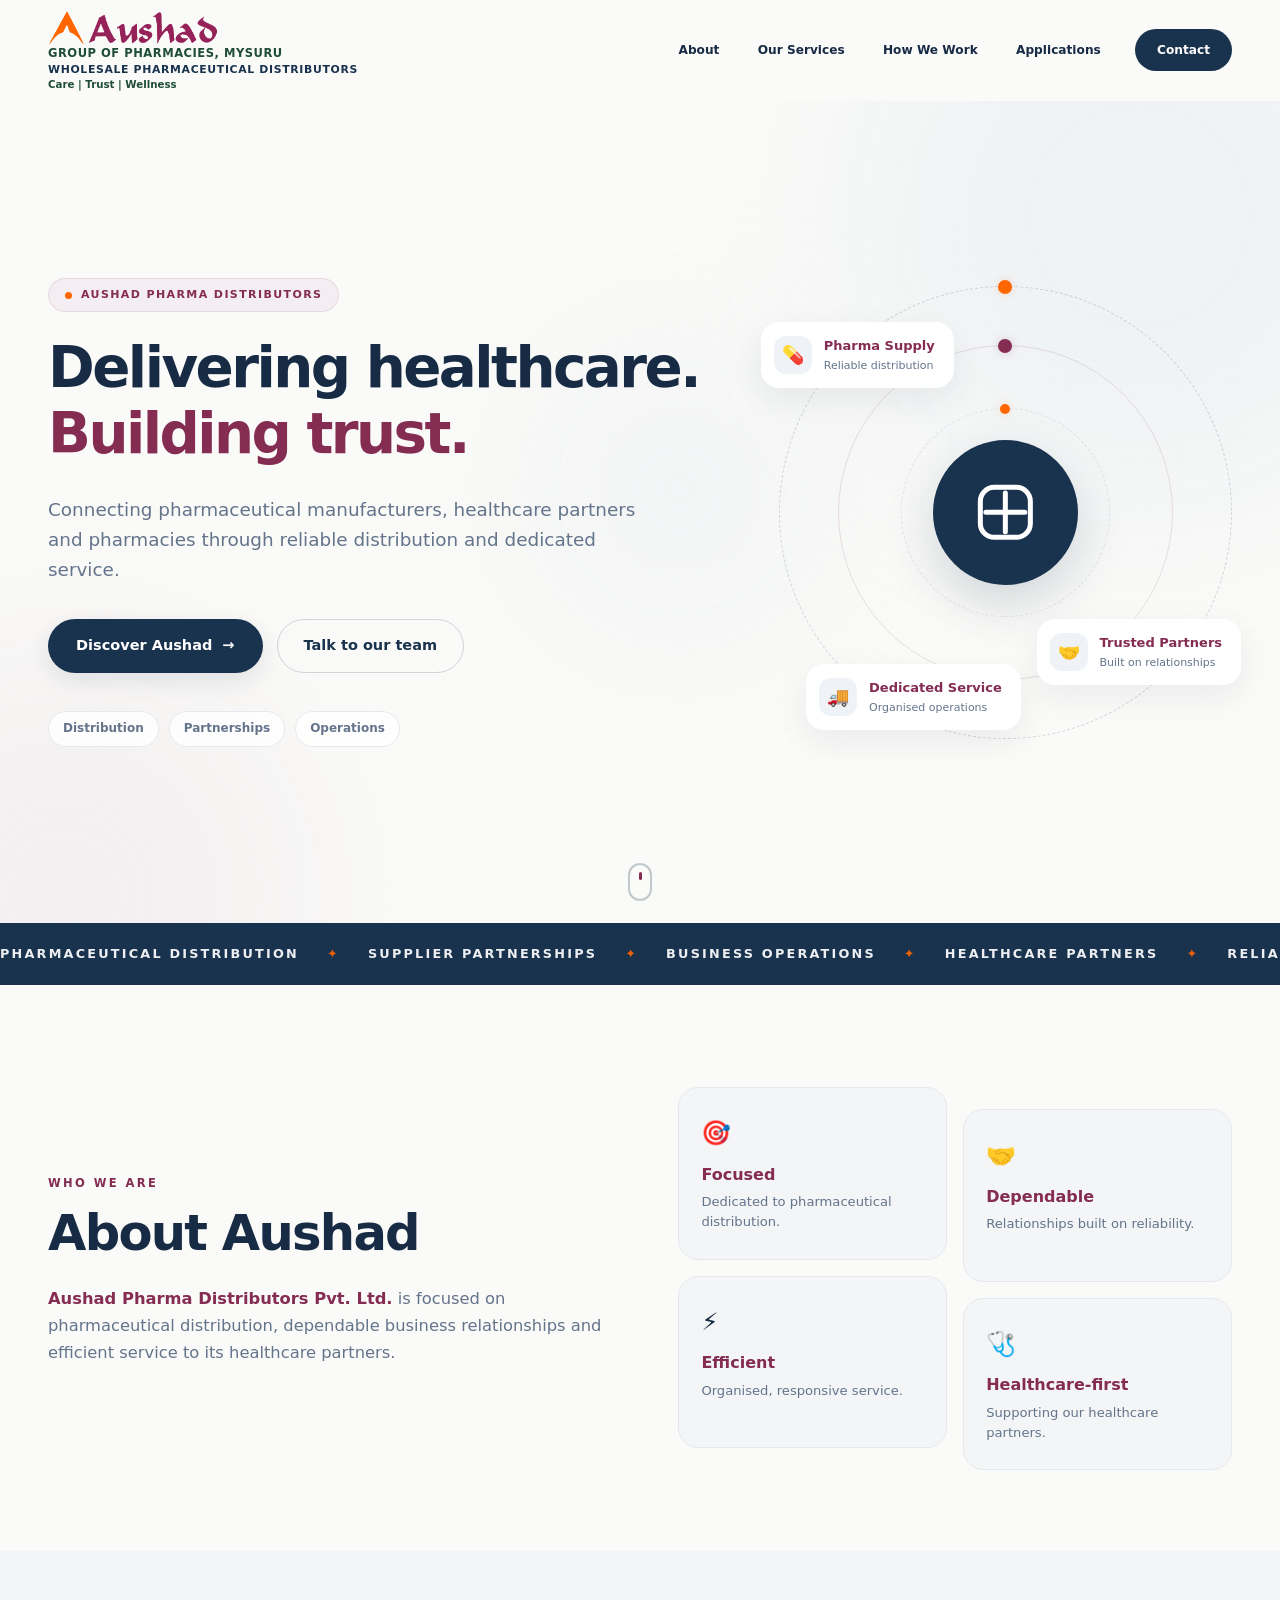
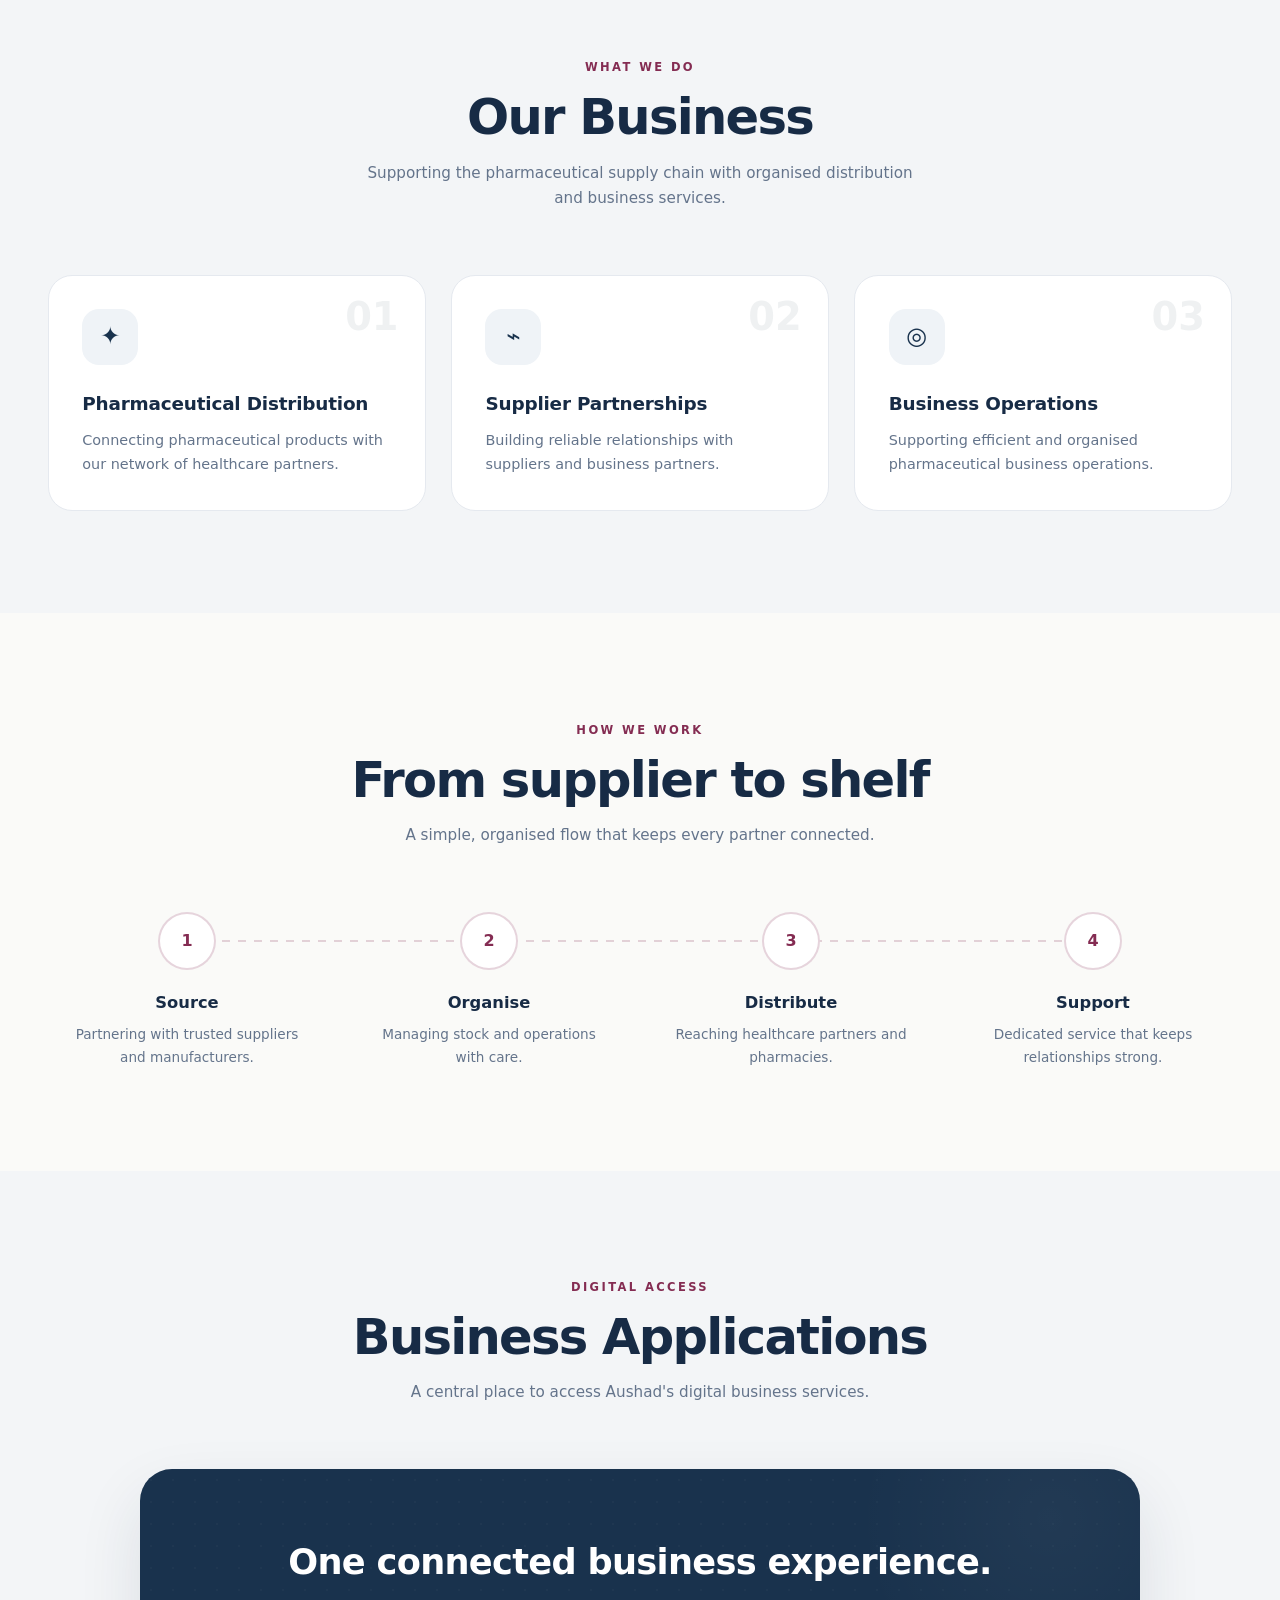
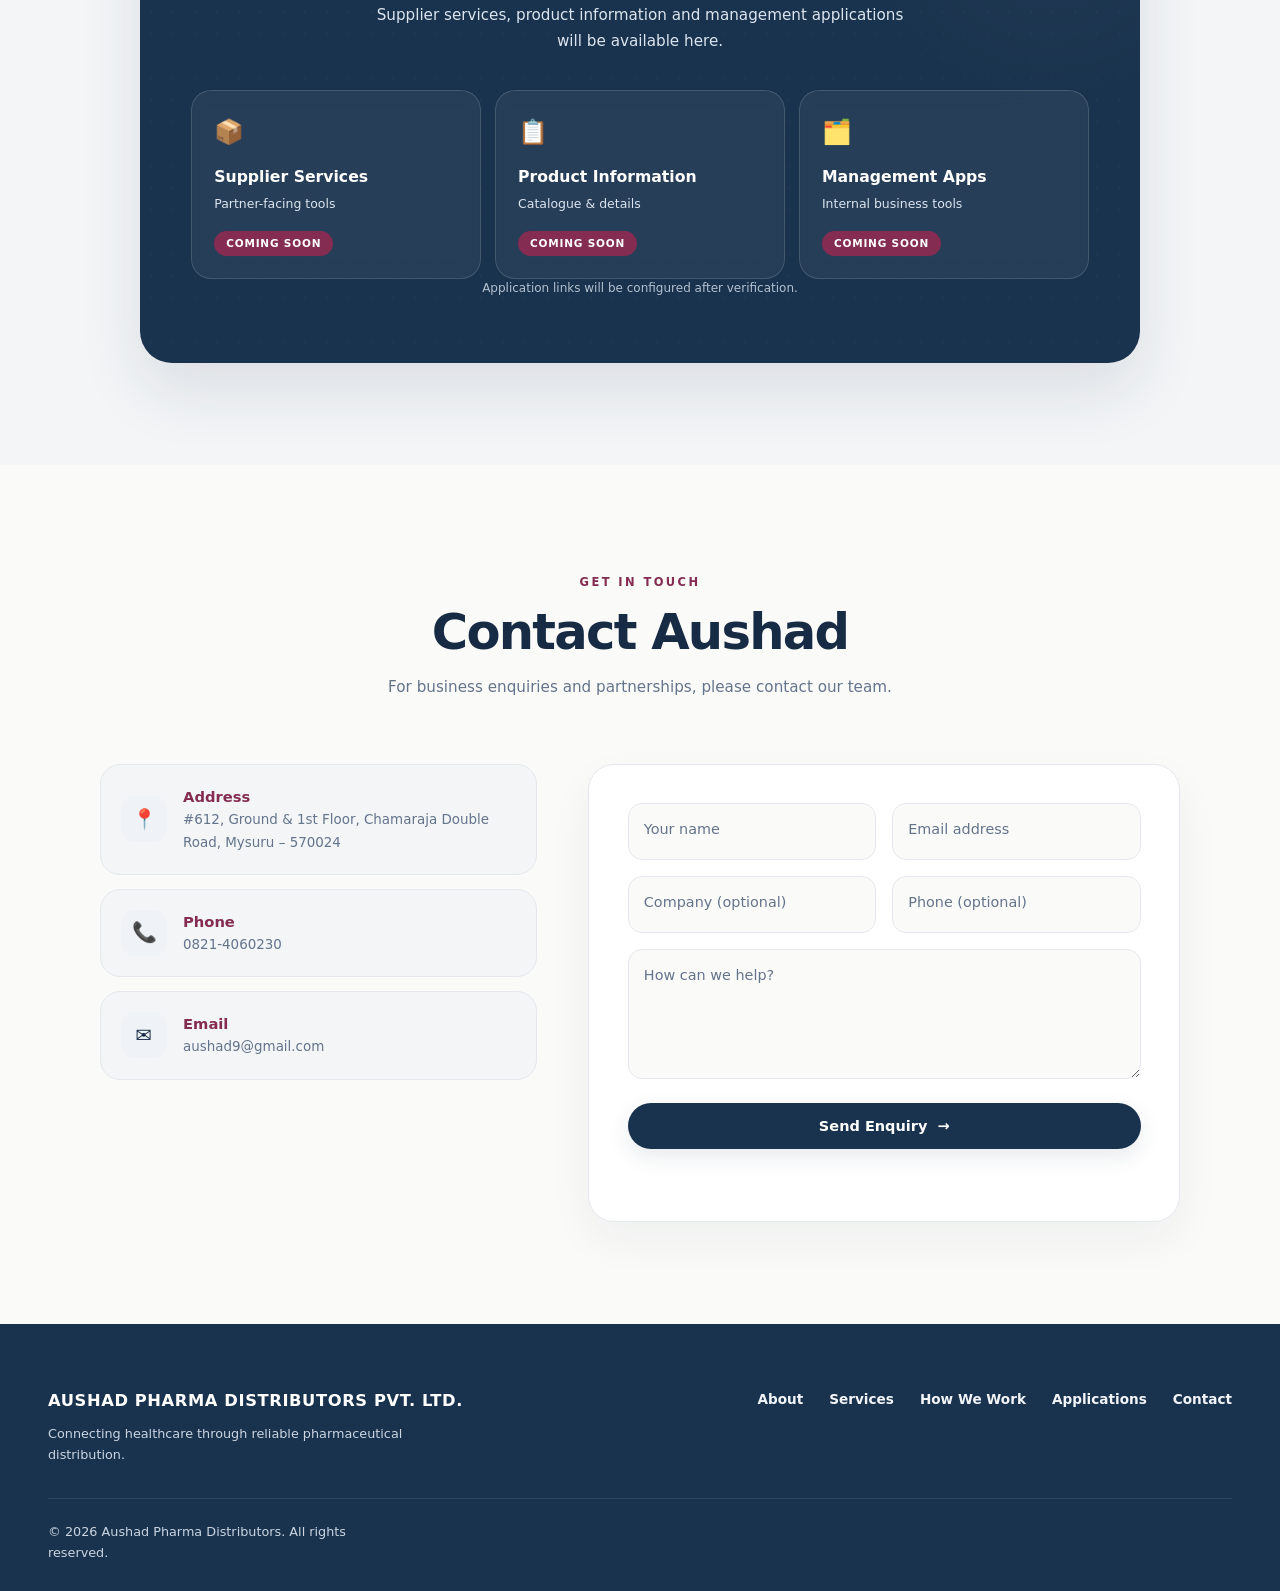
==== commit e361bb08: "Improve responsive website layout and branding" ====
--- a/docs/index.html
+++ b/docs/index.html
@@ -100,33 +100,40 @@
 
     .navbar {
       position: relative; display: flex; align-items: center; justify-content: space-between;
-      gap: 24px; padding: 8px 0;
+      gap: 20px; padding: 10px 0; min-height: 86px;
       transition: padding .3s var(--ease);
     }
     header.scrolled .navbar { padding-block: 5px; }
 
     .brand {
-      display: flex; flex-direction: column; align-items: center; gap: 2px;
-      position: relative; z-index: 2; text-align: center; flex: none;
+      display: flex; flex-direction: column; align-items: flex-start; gap: 2px;
+      position: relative; z-index: 2; text-align: left; flex: none;
+      max-width: min(360px, 48vw);
+      margin-right: auto;
     }
     .brand-logo {
-      width: min(170px, 42vw); height: auto;
+      width: min(170px, 36vw); height: auto;
       transition: transform .5s var(--ease);
     }
     .brand:hover .brand-logo { transform: scale(1.04); }
     .brand-name {
-      color: #1F4D3A; font-size: clamp(.68rem, 1.1vw, .92rem); font-weight: 800;
+      color: #1F4D3A; font-size: clamp(.64rem, .9vw, .92rem); font-weight: 800;
       line-height: 1.2; letter-spacing: .045em; white-space: nowrap;
     }
     .brand-tagline {
-      color: #1F4D3A; font-size: clamp(.72rem, .95vw, .9rem); font-weight: 600;
-      line-height: 1.25;
+      color: #1F4D3A; font-size: clamp(.62rem, .8vw, .86rem); font-weight: 600;
+      line-height: 1.25; white-space: nowrap;
+    }
+    .brand-distributor {
+      color: var(--navy); font-size: clamp(.68rem, .72vw, .74rem); font-weight: 700;
+      line-height: 1.2; letter-spacing: .06em;
     }
 
     .nav-links {
-      display: flex; align-items: center; justify-content: flex-end; gap: 6px;
+      display: flex; align-items: center; justify-content: flex-end; gap: clamp(6px, .8vw, 18px);
       margin-left: auto;
-      font-size: 13.5px; font-weight: 600;
+      font-size: clamp(12px, .95vw, 14px); font-weight: 600;
+      white-space: nowrap;
     }
 
     .nav-links a:not(.nav-button) {
@@ -163,7 +170,7 @@
       position: relative; overflow: hidden; isolation: isolate;
       min-height: min(100svh - 78px, 980px);
       display: flex; align-items: center;
-      padding: clamp(70px, 10vw, 130px) 0;
+      padding: clamp(44px, 7vw, 104px) 0;
       background: var(--page);
     }
 
@@ -188,8 +195,8 @@
     }
 
     .hero-grid {
-      display: grid; grid-template-columns: 1.1fr .9fr; align-items: center;
-      gap: clamp(30px, 5vw, 80px);
+      display: grid; grid-template-columns: minmax(0, 1.2fr) minmax(0, .8fr); align-items: center;
+      gap: clamp(28px, 4vw, 72px);
     }
 
     .eyebrow {
@@ -205,7 +212,7 @@
     @keyframes ping { to { box-shadow: 0 0 0 10px #FF660000; } }
 
     h1 {
-      font-size: clamp(2.5rem, 1.4rem + 5.2vw, 4.9rem);
+      font-size: clamp(2rem, 4.4vw, 72px);
       line-height: 1.08; letter-spacing: -.045em; font-weight: 800; max-width: 12.5em;
     }
     h1 .line { display: block; overflow: hidden; padding-bottom: .08em; }
@@ -218,7 +225,8 @@
 
     .hero-text {
       color: var(--muted); max-width: 33em;
-      font-size: clamp(1rem, .95rem + .25vw, 1.15rem); margin: 26px 0 36px;
+      font-size: clamp(1rem, .95rem + .25vw, 1.15rem);
+      margin: clamp(18px, 2vw, 26px) 0 clamp(22px, 2.6vw, 36px);
     }
 
     .cta-row { display: flex; flex-wrap: wrap; gap: 14px; align-items: center; }
@@ -523,10 +531,12 @@
     /* ---------- Responsive ---------- */
     @media (max-width: 1024px) {
       .hero { min-height: auto; }
+      .hero { padding-block: clamp(38px, 6.5vw, 72px); }
       .hero-grid { grid-template-columns: 1fr; text-align: center; }
+      h1 { font-size: clamp(2rem, 5vw, 3.2rem); max-width: none; }
       h1, .hero-text { margin-inline: auto; }
       .cta-row, .hero-tags { justify-content: center; }
-      .hero-visual { width: min(86%, 440px); order: -1; margin-bottom: 10px; }
+      .hero-visual { width: min(70%, 400px); order: -1; margin-bottom: 10px; }
       .scroll-hint { display: none; }
       .about-grid { grid-template-columns: 1fr; }
       .about .section-heading { text-align: center; }
@@ -537,13 +547,25 @@
       .contact-grid { grid-template-columns: 1fr; }
     }
 
-    @media (max-width: 820px) {
-      .menu-toggle { display: block; position: absolute; top: 12px; right: 0; }
+    @media (min-width: 900px) and (max-width: 1024px) {
+      .hero { min-height: min(100svh - 78px, 980px); padding-block: clamp(40px, 6vw, 64px); }
+      .hero-grid { grid-template-columns: minmax(0, 1.15fr) minmax(0, .85fr); gap: clamp(24px, 3vw, 34px); text-align: left; }
+      h1 { font-size: clamp(2rem, 4.7vw, 3.2rem); }
+      .hero-text { margin-inline: 0; }
+      .cta-row, .hero-tags { justify-content: flex-start; }
+      .hero-visual { width: min(100%, 360px); order: 0; margin: 0 auto; }
+    }
+
+    @media (max-width: 1024px) {
+      header { -webkit-backdrop-filter: none; backdrop-filter: none; }
+      .navbar { padding-right: 52px; min-height: 76px; }
+      .brand { max-width: calc(100% - 64px); }
+      .menu-toggle { display: block; position: absolute; top: 50%; right: 0; transform: translateY(-50%); }
       .nav-links {
         position: fixed; inset: 0; z-index: 1; padding: 100px var(--gutter) 40px;
         flex-direction: column; align-items: stretch; justify-content: flex-start; gap: 6px;
         background: rgba(250,250,248,.98); -webkit-backdrop-filter: blur(20px); backdrop-filter: blur(20px);
-        font-size: 1.15rem;
+        font-size: 1.15rem; white-space: normal;
         clip-path: circle(0 at calc(100% - 40px) 40px);
         transition: clip-path .7s var(--ease);
         visibility: hidden;
@@ -551,10 +573,13 @@
       .nav-links.open { clip-path: circle(150% at calc(100% - 40px) 40px); visibility: visible; }
       .nav-links a:not(.nav-button) { padding: 16px 18px; border-bottom: 1px solid var(--border); border-radius: 14px; }
       .nav-button { margin: 18px 0 0; text-align: center; padding: 16px; }
-      .app-grid { grid-template-columns: 1fr; }
     }
 
     @media (max-width: 640px) {
+      .hero { padding-block: 36px 44px; }
+      h1 { font-size: clamp(1.7rem, 7.5vw, 2.75rem); }
+      .hero-text { margin-block: 18px 24px; }
+      .hero-tags { margin-top: 26px; }
       .service-grid { grid-template-columns: 1fr; }
       .pillars { grid-template-columns: 1fr; }
       .pillar:nth-child(even), .pillar.reveal.in:nth-child(even) { transform: none; }
@@ -565,20 +590,35 @@
       .float-card.f1 { left: -2%; }
       .float-card.f2 { bottom: 24%; right: -2%; }
       .float-card.f3 { bottom: -2%; }
-      .brand-logo { width: min(145px, 42vw); }
+      .brand { max-width: calc(100% - 56px); }
+      .brand-logo { width: min(130px, 38vw); }
+      .brand-name { font-size: .7rem; letter-spacing: .015em; white-space: normal; }
+      .brand-distributor { font-size: .68rem; letter-spacing: .015em; }
+      .brand-tagline { font-size: .7rem; white-space: normal; }
       .cta-row .primary-button, .cta-row .ghost-button { flex: 1 1 100%; justify-content: center; }
+      .cta-row { gap: 10px; }
+      .cta-row .primary-button, .cta-row .ghost-button { min-height: 50px; padding: 12px 20px; }
       .footer-top, .footer-bottom { flex-direction: column; }
     }
 
     @media (max-width: 820px) {
-      .hero-visual { margin-bottom: clamp(32px, 7vw, 45px); }
+      .app-grid { grid-template-columns: 1fr; }
+      .hero-visual { margin-bottom: clamp(18px, 4vw, 28px); }
       .float-card.f2 { bottom: 14%; }
       .float-card.f3 { bottom: -12%; }
     }
 
+    @media (min-width: 480px) and (max-width: 640px) {
+      .cta-row .primary-button, .cta-row .ghost-button { flex: 1 1 calc(50% - 5px); }
+    }
+
     @media (max-width: 360px) {
-      .brand-name { font-size: .6rem; letter-spacing: .02em; }
-      .hero-visual { margin-bottom: 36px; }
+      .navbar { padding-right: 46px; }
+      .brand { max-width: calc(100% - 50px); }
+      .brand-name { font-size: .7rem; letter-spacing: .01em; }
+      .brand-distributor { font-size: .68rem; letter-spacing: .01em; }
+      .brand-tagline { font-size: .7rem; }
+      .hero-visual { margin-bottom: 16px; }
       .float-card.f2 { bottom: 8%; }
       .float-card.f3 { bottom: -24%; }
     }
@@ -607,6 +647,7 @@
       <a class="brand" href="#top" aria-label="Aushad Pharma Distributors — home">
         <img class="brand-logo" src="assets/aushad-logo.png" alt="">
         <span class="brand-name">GROUP OF PHARMACIES, MYSURU</span>
+        <span class="brand-distributor">WHOLESALE PHARMACEUTICAL DISTRIBUTORS</span>
         <span class="brand-tagline">Care | Trust | Wellness</span>
       </a>
 
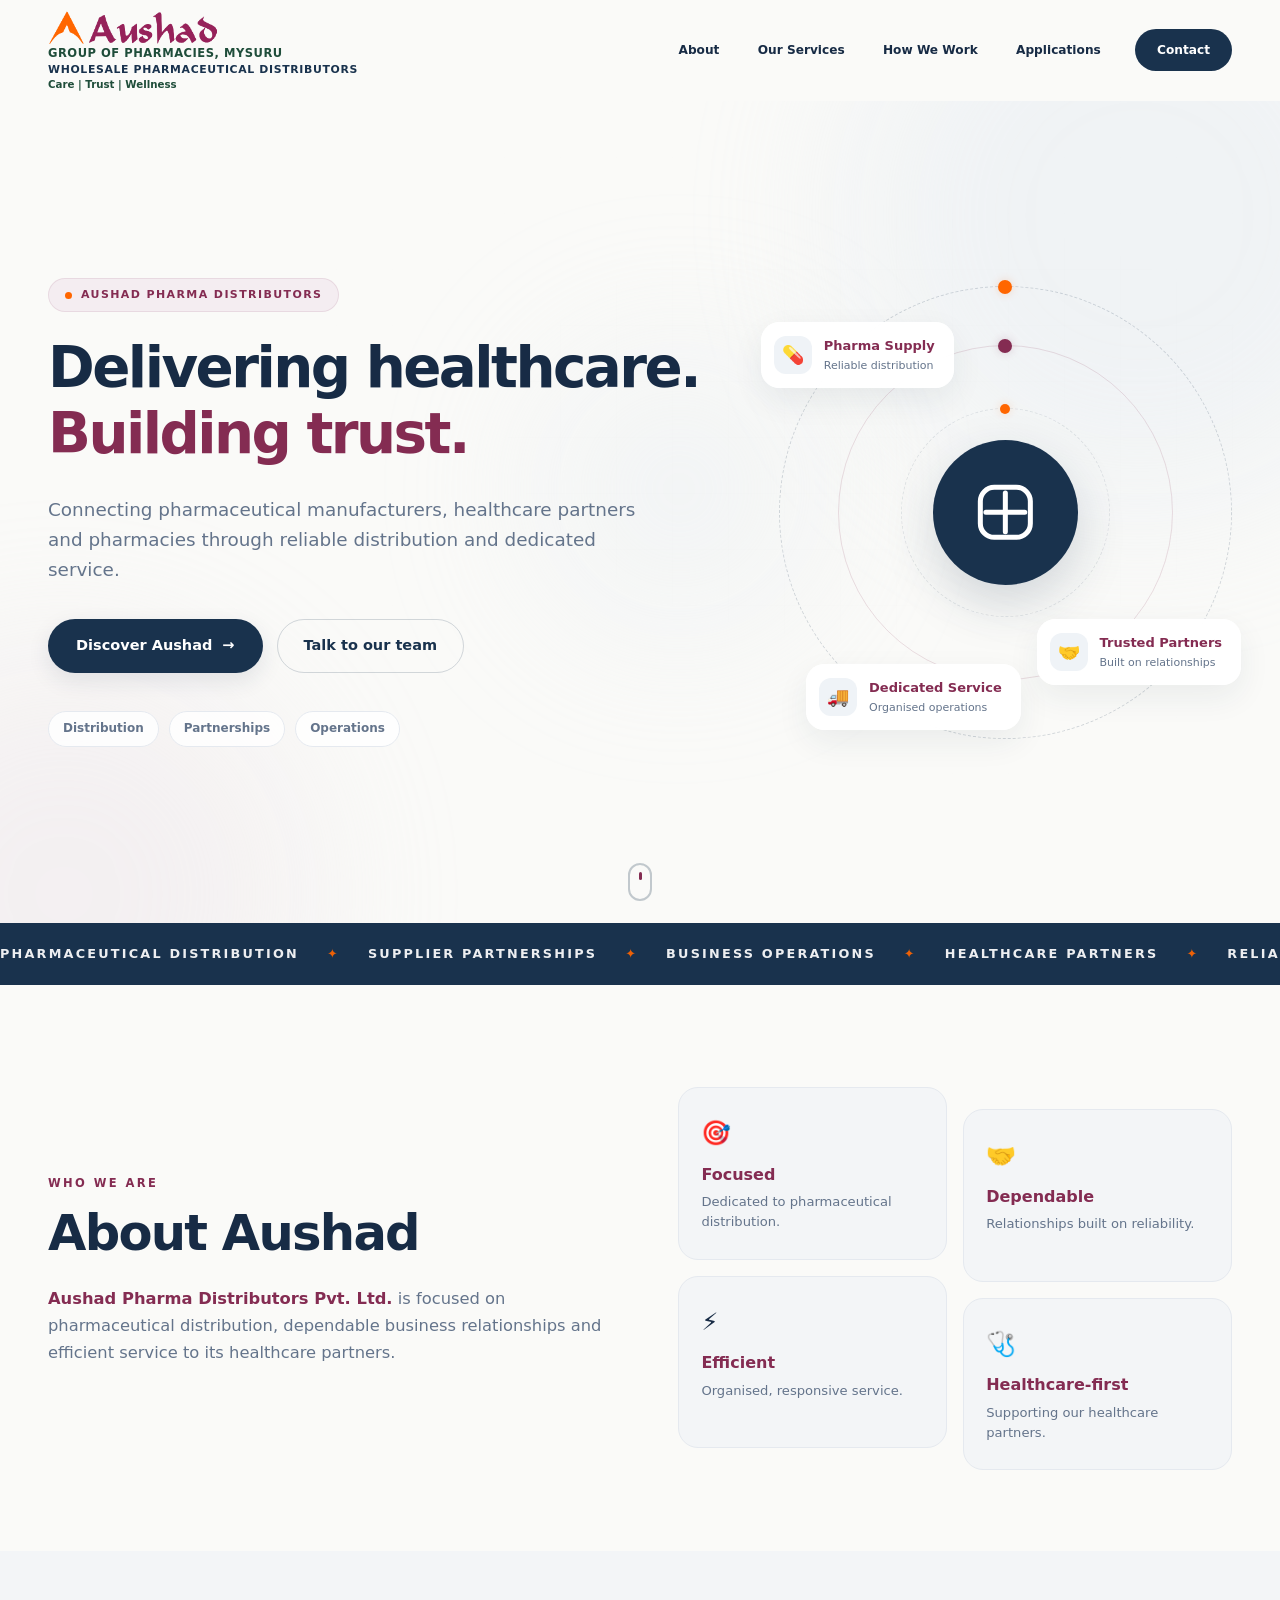
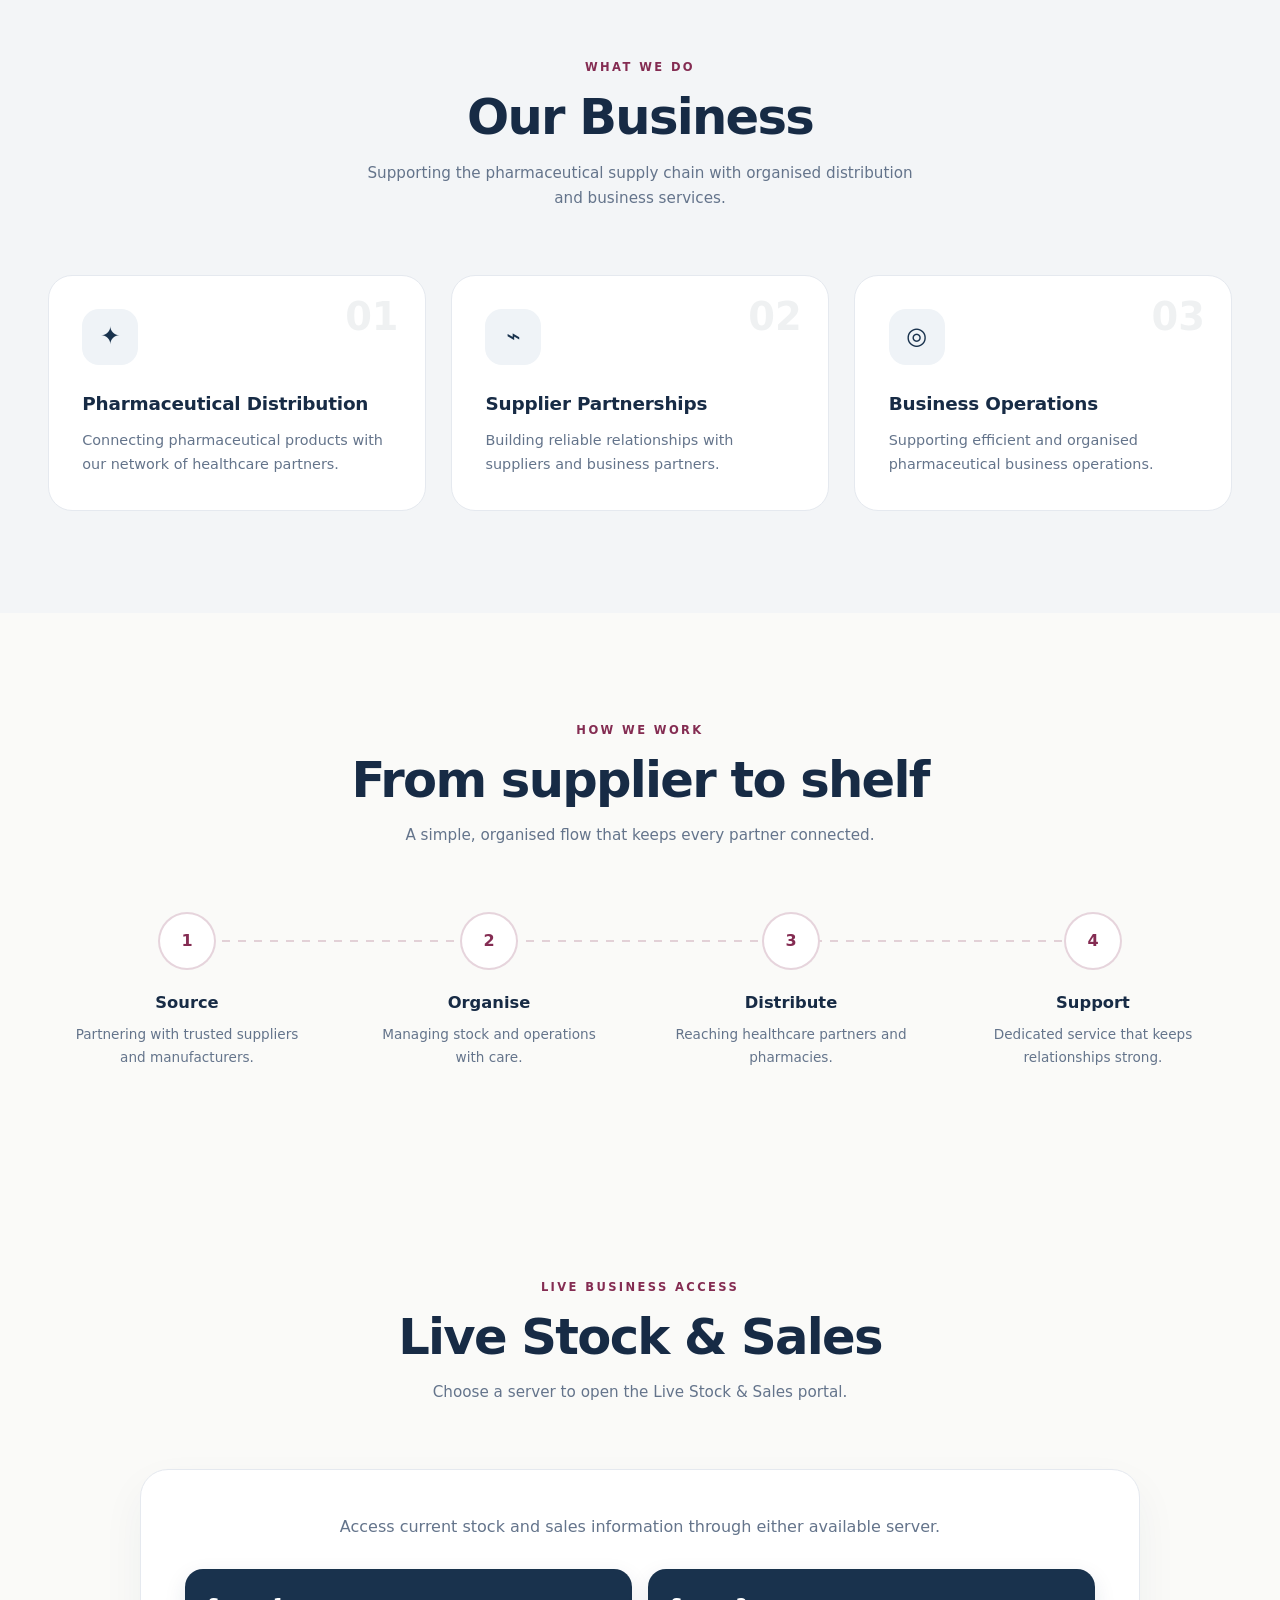
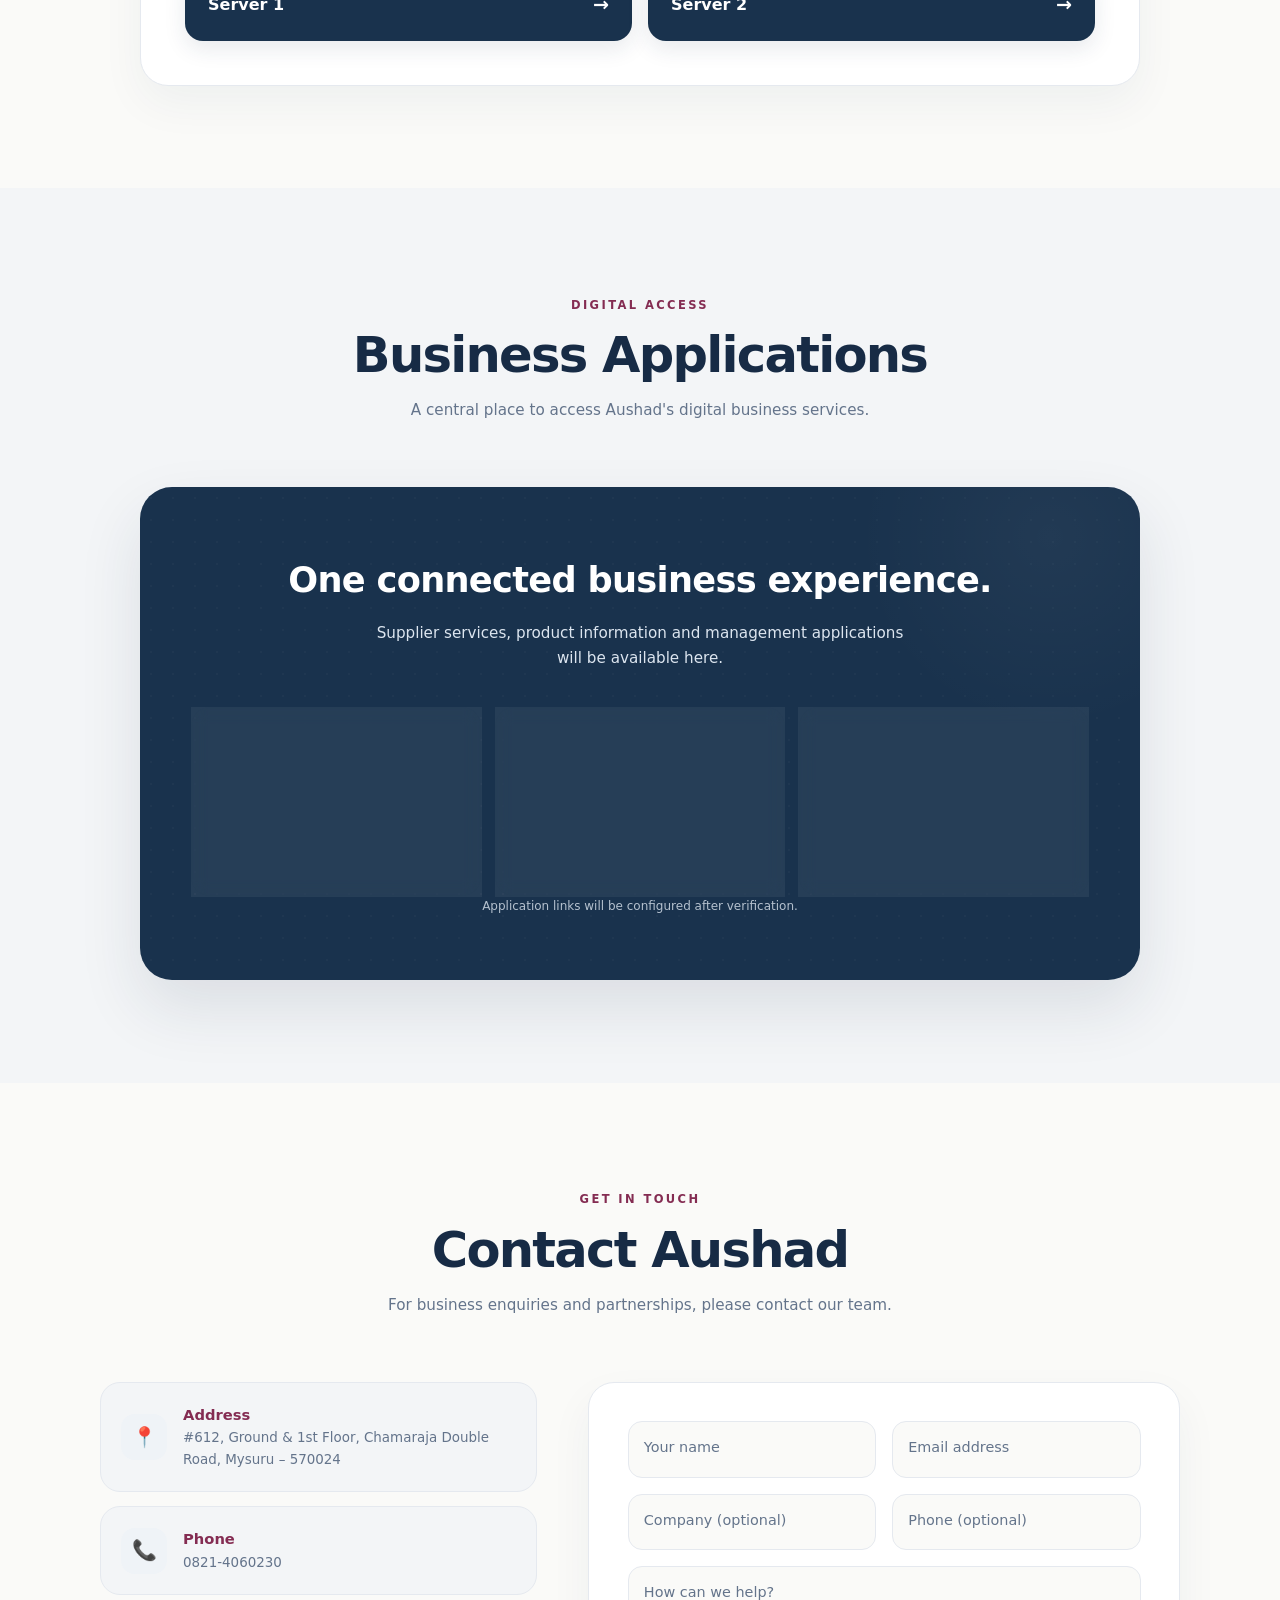
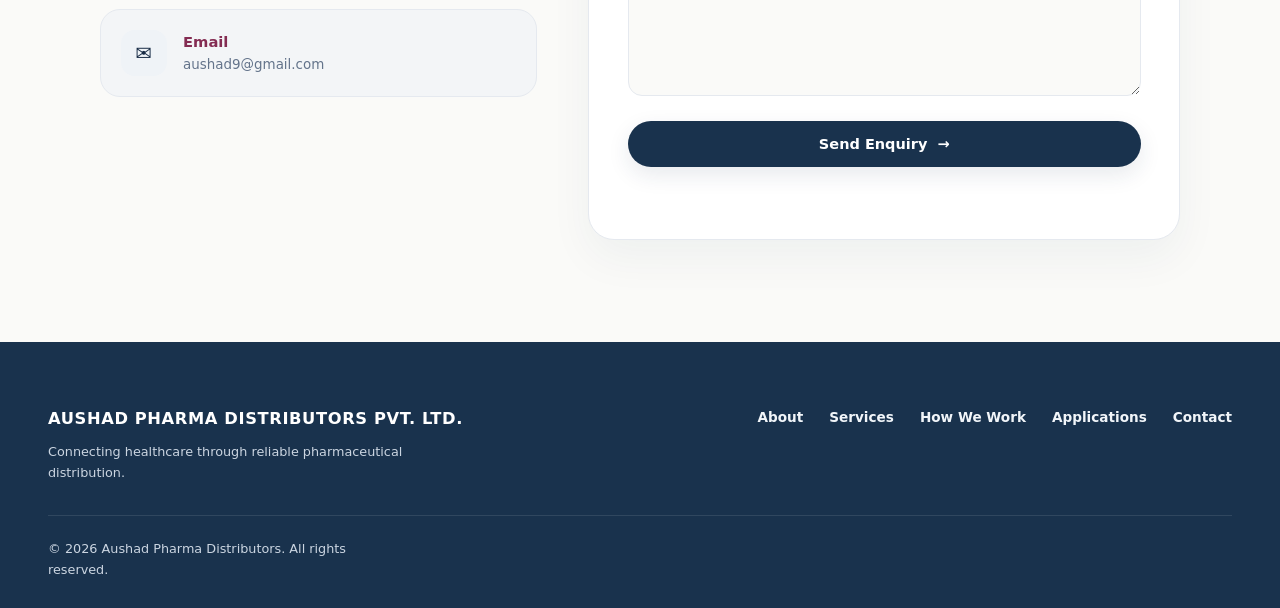
==== commit 474848da: "Add Live Stock and Sales homepage integration" ====
--- a/docs/index.html
+++ b/docs/index.html
@@ -452,6 +452,31 @@
     }
 
     .portal-note { margin-top: 28px; font-size: 12px !important; opacity: .8; }
+
+    /* Live Stock & Sales */
+    .live-stock-panel {
+      max-width: 1000px; margin: auto; padding: clamp(28px, 4vw, 44px);
+      border: 1px solid var(--border); border-radius: 28px; background: #fff;
+      box-shadow: 0 18px 44px #19324D0D;
+    }
+    .live-stock-panel > p { max-width: 40em; margin: 0 auto; color: var(--muted); text-align: center; }
+    .live-stock-actions { display: grid; grid-template-columns: repeat(2, minmax(0, 1fr)); gap: 16px; margin-top: 28px; }
+    .live-stock-button {
+      display: flex; align-items: center; justify-content: space-between; gap: 16px;
+      min-height: 72px; padding: 18px 22px; border: 1px solid #19324D20; border-radius: 18px;
+      background: var(--navy); color: #fff; font-size: 1rem; font-weight: 700;
+      box-shadow: 0 8px 22px #19324D1A;
+      transition: transform .3s var(--ease), box-shadow .3s, background .3s;
+    }
+    .live-stock-button:hover { transform: translateY(-3px); background: var(--maroon); box-shadow: 0 14px 28px #19324D20; }
+    .live-stock-button .arrow { color: #fff; font-size: 1.2rem; transition: transform .3s var(--ease); }
+    .live-stock-button:hover .arrow { transform: translateX(4px); }
+    .live-stock-button:focus-visible { outline: 2px solid var(--maroon); outline-offset: 4px; }
+    @media (max-width: 560px) {
+      .live-stock-panel { padding: 24px 18px; border-radius: 22px; }
+      .live-stock-actions { grid-template-columns: 1fr; gap: 12px; margin-top: 22px; }
+      .live-stock-button { min-height: 64px; }
+    }
 
     /* Contact */
     .contact-grid {
@@ -801,6 +826,25 @@
           <div class="step reveal" style="--d:.15s"><div class="step-dot">2</div><h3>Organise</h3><p>Managing stock and operations with care.</p></div>
           <div class="step reveal" style="--d:.25s"><div class="step-dot">3</div><h3>Distribute</h3><p>Reaching healthcare partners and pharmacies.</p></div>
           <div class="step reveal" style="--d:.35s"><div class="step-dot">4</div><h3>Support</h3><p>Dedicated service that keeps relationships strong.</p></div>
+        </div>
+      </div>
+    </section>
+
+    <!-- LIVE STOCK & SALES -->
+    <section class="live-stock" id="live-stock-sales">
+      <div class="container">
+        <div class="section-heading reveal">
+          <span>LIVE BUSINESS ACCESS</span>
+          <h2>Live Stock &amp; Sales</h2>
+          <p>Choose a server to open the Live Stock &amp; Sales portal.</p>
+        </div>
+
+        <div class="live-stock-panel reveal">
+          <p>Access current stock and sales information through either available server.</p>
+          <div class="live-stock-actions">
+            <a class="live-stock-button" href="live-stock-sales/server1.html">Server 1 <span class="arrow" aria-hidden="true">&rarr;</span></a>
+            <a class="live-stock-button" href="live-stock-sales/server2.html">Server 2 <span class="arrow" aria-hidden="true">&rarr;</span></a>
+          </div>
         </div>
       </div>
     </section>
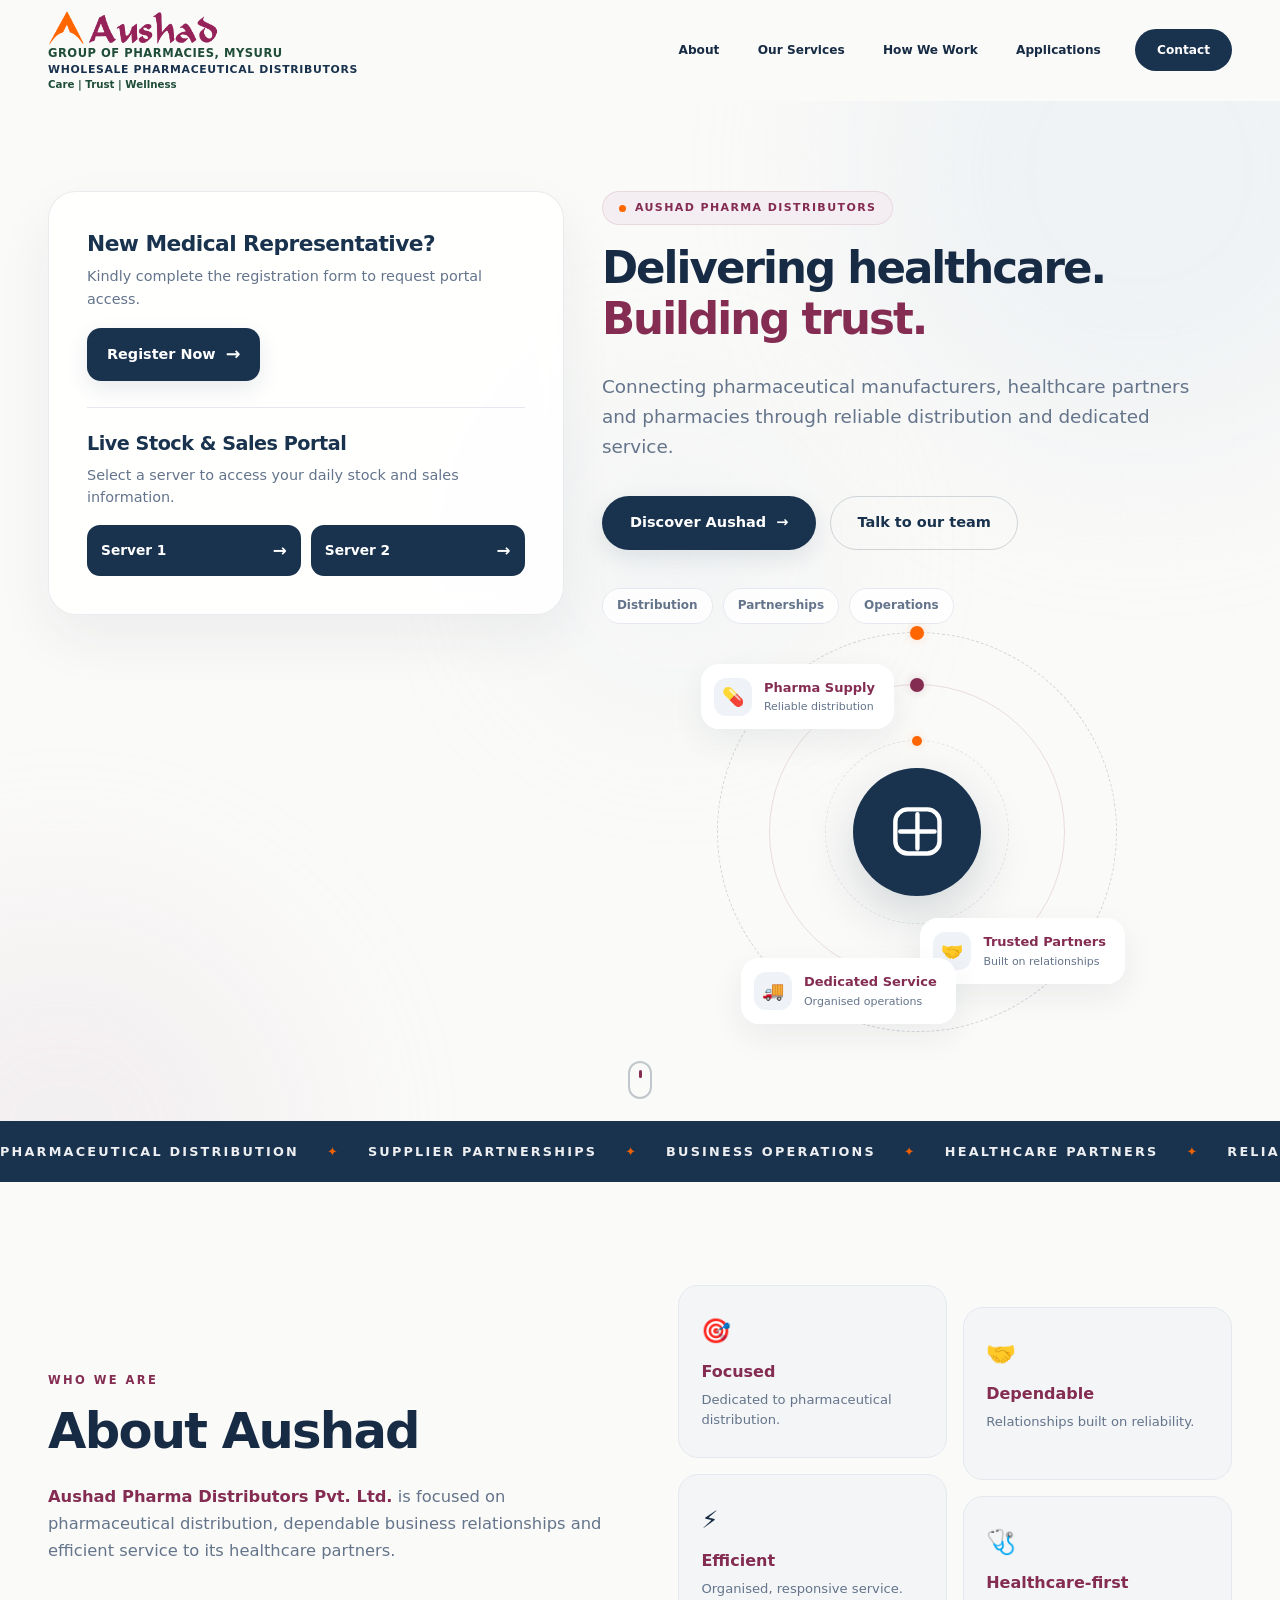
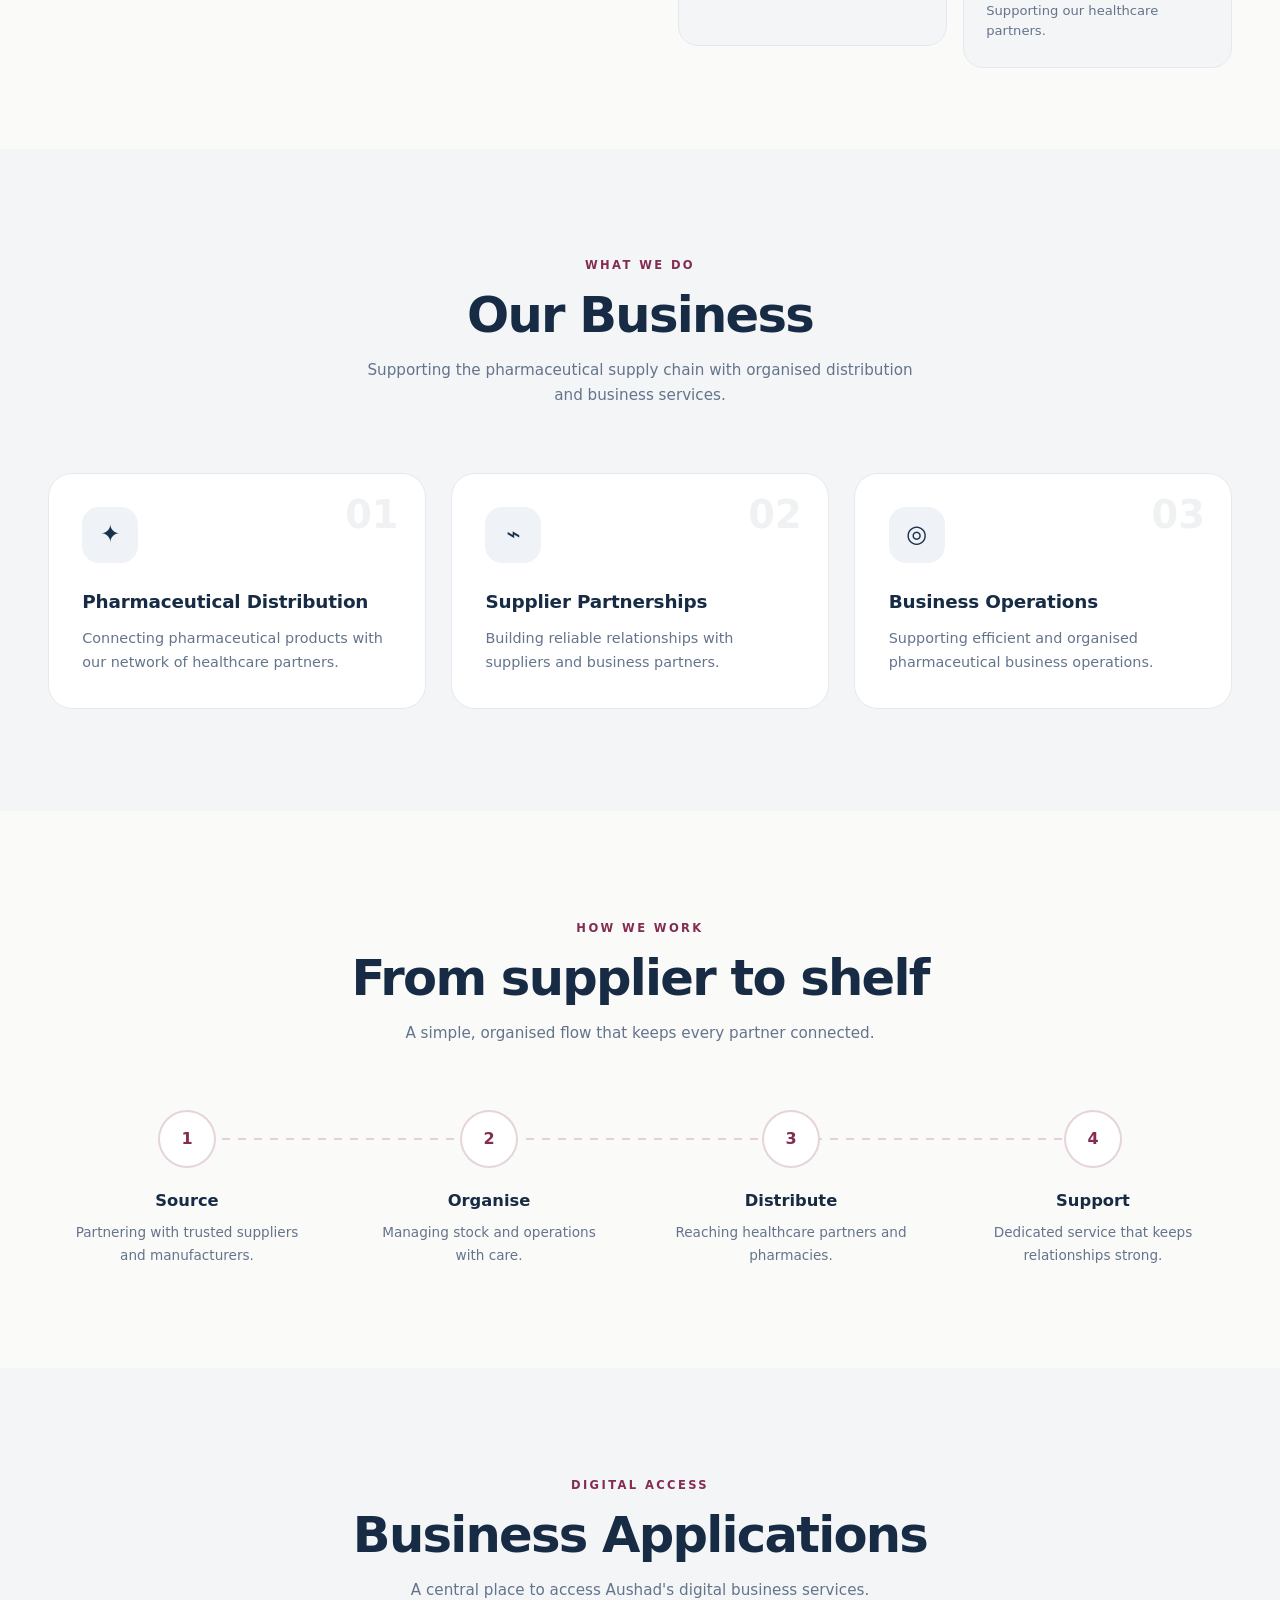
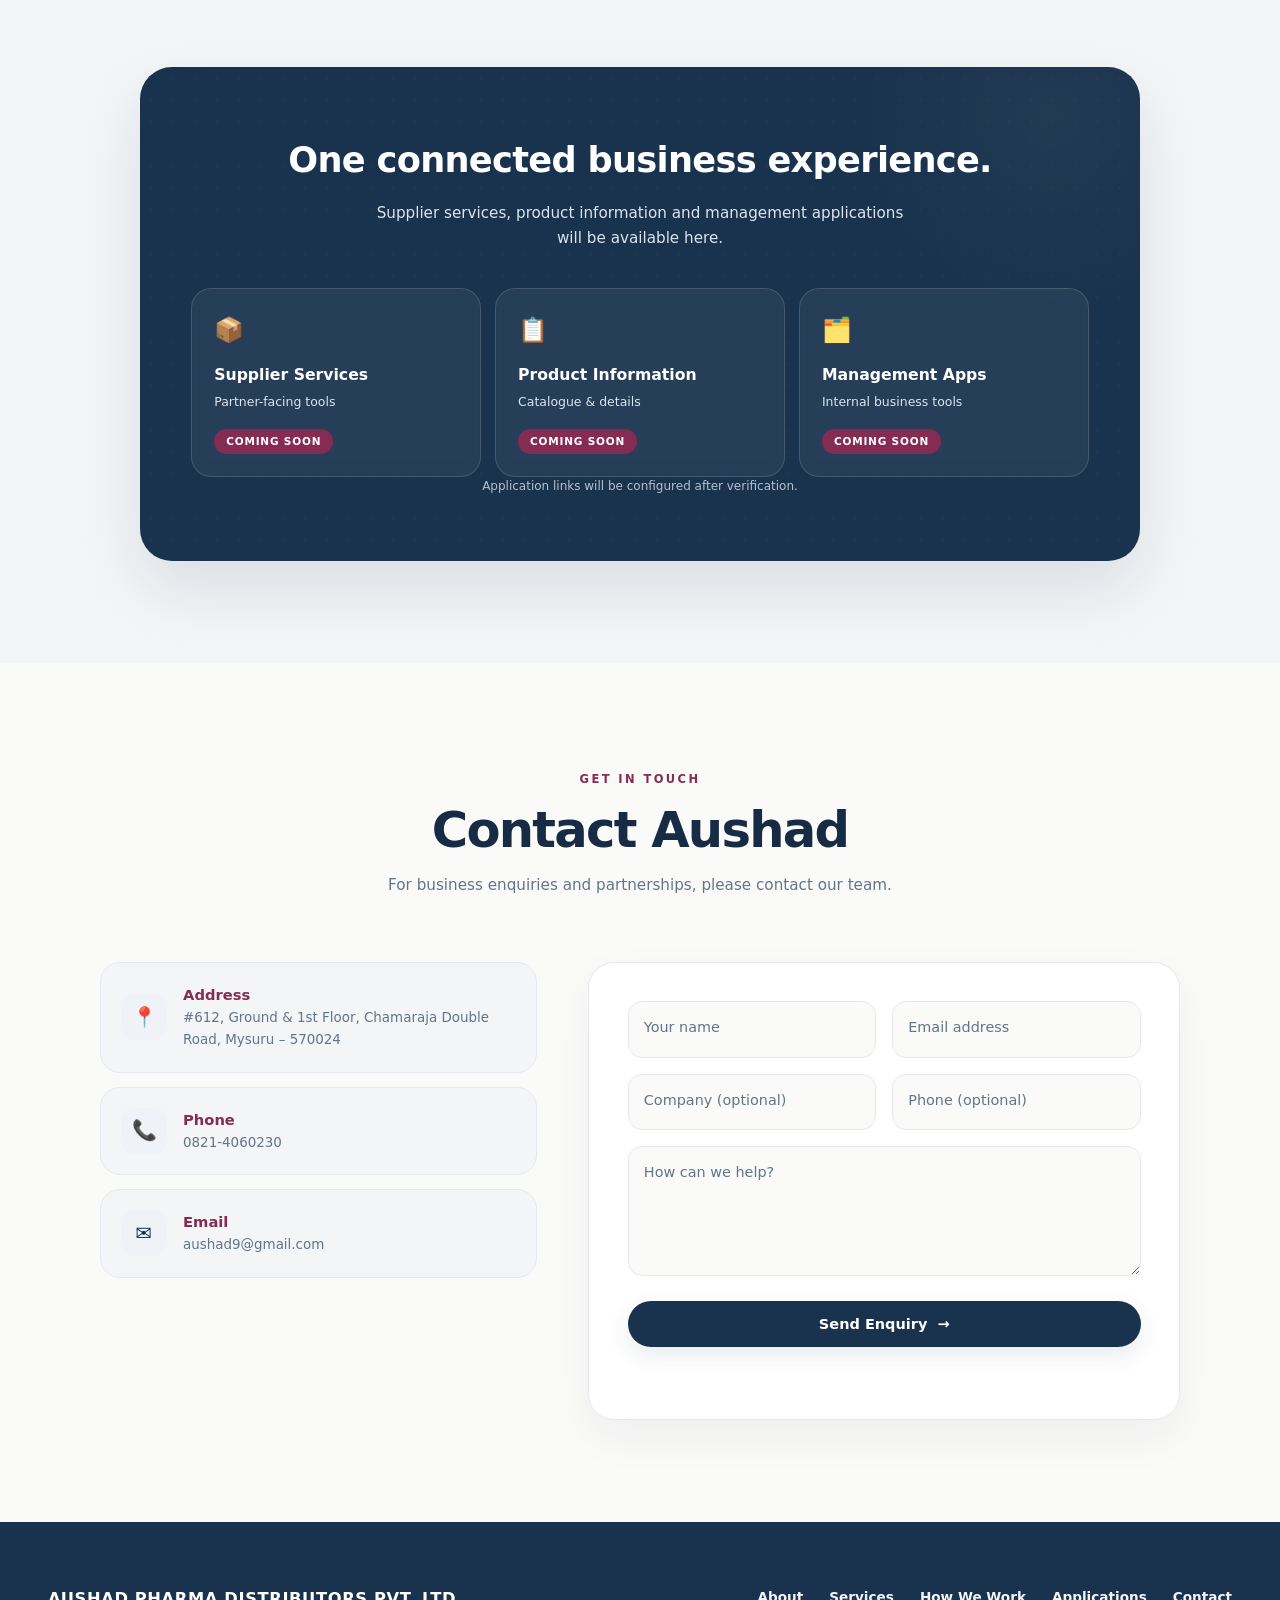
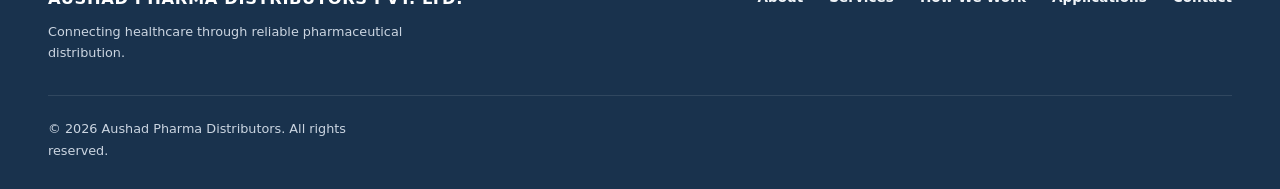
==== commit 191a9e39: "Refine hero layout for medical representative access" ====
--- a/docs/index.html
+++ b/docs/index.html
@@ -195,9 +195,44 @@
     }
 
     .hero-grid {
-      display: grid; grid-template-columns: minmax(0, 1.2fr) minmax(0, .8fr); align-items: center;
-      gap: clamp(28px, 4vw, 72px);
-    }
+      display: grid; grid-template-columns: minmax(0, .45fr) minmax(0, .55fr); align-items: start;
+      gap: clamp(24px, 3vw, 48px);
+    }
+
+    .hero-access {
+      padding: clamp(22px, 3vw, 38px); border: 1px solid #19324D18; border-radius: 28px;
+      background: rgba(255,255,255,.86); box-shadow: 0 24px 56px #19324D10;
+      -webkit-backdrop-filter: blur(14px); backdrop-filter: blur(14px);
+    }
+    .hero-access h2 { color: var(--navy); font-size: clamp(1.15rem, 1.7vw, 1.45rem); letter-spacing: -.025em; line-height: 1.25; }
+    .rep-access p, .portal-access p { color: var(--muted); font-size: .9rem; line-height: 1.55; margin-top: 8px; }
+    .rep-register {
+      display: inline-flex; align-items: center; justify-content: center; gap: 10px;
+      min-height: 48px; margin-top: 18px; padding: 12px 20px; border-radius: 14px;
+      background: var(--navy); color: #fff; font-size: .9rem; font-weight: 700;
+      box-shadow: 0 8px 22px #19324D1A;
+      transition: transform .25s var(--ease), background .25s, box-shadow .25s;
+    }
+    .rep-register:hover { transform: translateY(-2px); background: var(--maroon); box-shadow: 0 12px 26px #19324D20; }
+    .rep-register:focus-visible, .hero-stock-button:focus-visible { outline: 2px solid var(--maroon); outline-offset: 3px; }
+    .rep-register .arrow { font-size: 1.1rem; }
+    .portal-access { margin-top: 26px; padding-top: 24px; border-top: 1px solid var(--border); }
+    .portal-access h2 { font-size: clamp(1.05rem, 1.5vw, 1.25rem); }
+    .hero-stock-actions { display: grid; grid-template-columns: repeat(2, minmax(0, 1fr)); gap: 10px; margin-top: 16px; }
+    .hero-stock-button {
+      display: flex; min-height: 48px; align-items: center; justify-content: space-between; gap: 8px;
+      padding: 11px 13px; border: 1px solid #19324D20; border-radius: 13px;
+      background: var(--navy); color: #fff; font-size: .86rem; font-weight: 700;
+      transition: transform .25s var(--ease), background .25s, box-shadow .25s;
+    }
+    .hero-stock-button:hover { transform: translateY(-2px); background: var(--maroon); box-shadow: 0 8px 20px #19324D20; }
+    .hero-stock-button .arrow { font-size: 1.05rem; transition: transform .25s var(--ease); }
+    .hero-stock-button:hover .arrow { transform: translateX(3px); }
+    .hero-right { display: grid; grid-template-columns: minmax(0, 1fr); align-items: center; gap: 8px; min-width: 0; }
+    .hero-right .hero-content { min-width: 0; }
+    .hero-right h1 { font-size: clamp(2rem, 3.4vw, 3.7rem); }
+    .hero-right .eyebrow { margin-bottom: 20px; }
+    .hero-right .hero-visual { width: min(100%, 400px); margin: 0 auto; }
 
     .eyebrow {
       display: inline-flex; align-items: center; gap: 9px;
@@ -453,31 +488,6 @@
 
     .portal-note { margin-top: 28px; font-size: 12px !important; opacity: .8; }
 
-    /* Live Stock & Sales */
-    .live-stock-panel {
-      max-width: 1000px; margin: auto; padding: clamp(28px, 4vw, 44px);
-      border: 1px solid var(--border); border-radius: 28px; background: #fff;
-      box-shadow: 0 18px 44px #19324D0D;
-    }
-    .live-stock-panel > p { max-width: 40em; margin: 0 auto; color: var(--muted); text-align: center; }
-    .live-stock-actions { display: grid; grid-template-columns: repeat(2, minmax(0, 1fr)); gap: 16px; margin-top: 28px; }
-    .live-stock-button {
-      display: flex; align-items: center; justify-content: space-between; gap: 16px;
-      min-height: 72px; padding: 18px 22px; border: 1px solid #19324D20; border-radius: 18px;
-      background: var(--navy); color: #fff; font-size: 1rem; font-weight: 700;
-      box-shadow: 0 8px 22px #19324D1A;
-      transition: transform .3s var(--ease), box-shadow .3s, background .3s;
-    }
-    .live-stock-button:hover { transform: translateY(-3px); background: var(--maroon); box-shadow: 0 14px 28px #19324D20; }
-    .live-stock-button .arrow { color: #fff; font-size: 1.2rem; transition: transform .3s var(--ease); }
-    .live-stock-button:hover .arrow { transform: translateX(4px); }
-    .live-stock-button:focus-visible { outline: 2px solid var(--maroon); outline-offset: 4px; }
-    @media (max-width: 560px) {
-      .live-stock-panel { padding: 24px 18px; border-radius: 22px; }
-      .live-stock-actions { grid-template-columns: 1fr; gap: 12px; margin-top: 22px; }
-      .live-stock-button { min-height: 64px; }
-    }
-
     /* Contact */
     .contact-grid {
       display: grid; grid-template-columns: .85fr 1.15fr; gap: clamp(26px, 4vw, 56px); align-items: start;
@@ -557,11 +567,7 @@
     @media (max-width: 1024px) {
       .hero { min-height: auto; }
       .hero { padding-block: clamp(38px, 6.5vw, 72px); }
-      .hero-grid { grid-template-columns: 1fr; text-align: center; }
       h1 { font-size: clamp(2rem, 5vw, 3.2rem); max-width: none; }
-      h1, .hero-text { margin-inline: auto; }
-      .cta-row, .hero-tags { justify-content: center; }
-      .hero-visual { width: min(70%, 400px); order: -1; margin-bottom: 10px; }
       .scroll-hint { display: none; }
       .about-grid { grid-template-columns: 1fr; }
       .about .section-heading { text-align: center; }
@@ -570,15 +576,6 @@
       .steps { grid-template-columns: repeat(2, 1fr); row-gap: 40px; }
       .steps::before { display: none; }
       .contact-grid { grid-template-columns: 1fr; }
-    }
-
-    @media (min-width: 900px) and (max-width: 1024px) {
-      .hero { min-height: min(100svh - 78px, 980px); padding-block: clamp(40px, 6vw, 64px); }
-      .hero-grid { grid-template-columns: minmax(0, 1.15fr) minmax(0, .85fr); gap: clamp(24px, 3vw, 34px); text-align: left; }
-      h1 { font-size: clamp(2rem, 4.7vw, 3.2rem); }
-      .hero-text { margin-inline: 0; }
-      .cta-row, .hero-tags { justify-content: flex-start; }
-      .hero-visual { width: min(100%, 360px); order: 0; margin: 0 auto; }
     }
 
     @media (max-width: 1024px) {
@@ -628,6 +625,13 @@
 
     @media (max-width: 820px) {
       .app-grid { grid-template-columns: 1fr; }
+      .hero-grid { grid-template-columns: 1fr; gap: 30px; text-align: center; }
+      .hero-access { width: min(100%, 620px); margin-inline: auto; text-align: left; }
+      .hero-right { justify-items: center; gap: 16px; }
+      .hero-right .hero-content { width: 100%; text-align: center; }
+      .hero-right .hero-visual { order: 2; width: min(70%, 400px); margin: 16px auto 0; }
+      h1, .hero-text { margin-inline: auto; }
+      .cta-row, .hero-tags { justify-content: center; }
       .hero-visual { margin-bottom: clamp(18px, 4vw, 28px); }
       .float-card.f2 { bottom: 14%; }
       .float-card.f3 { bottom: -12%; }
@@ -700,6 +704,23 @@
       <div class="grid-bg"></div>
 
       <div class="container hero-grid">
+        <aside class="hero-access reveal" style="--d:.15s" aria-label="Medical representative and stock portal access">
+          <div class="rep-access">
+            <h2>New Medical Representative?</h2>
+            <p>Kindly complete the registration form to request portal access.</p>
+            <a class="rep-register" href="https://docs.google.com/forms/d/e/1FAIpQLSeL1bAsjGuc-qXNnBQsZkd9KzgEs45au4QULvXs8yRb3wZdrA/viewform" target="_blank" rel="noopener noreferrer">Register Now <span class="arrow" aria-hidden="true">&rarr;</span></a>
+          </div>
+          <div class="portal-access">
+            <h2>Live Stock &amp; Sales Portal</h2>
+            <p>Select a server to access your daily stock and sales information.</p>
+            <div class="hero-stock-actions">
+              <a class="hero-stock-button" href="live-stock-sales/server1.html">Server 1 <span class="arrow" aria-hidden="true">&rarr;</span></a>
+              <a class="hero-stock-button" href="live-stock-sales/server2.html">Server 2 <span class="arrow" aria-hidden="true">&rarr;</span></a>
+            </div>
+          </div>
+        </aside>
+
+        <div class="hero-right">
         <div class="hero-content">
           <span class="eyebrow">AUSHAD PHARMA DISTRIBUTORS</span>
 
@@ -740,6 +761,7 @@
           <div class="float-card f1"><div class="ic">💊</div><div>Pharma Supply<small>Reliable distribution</small></div></div>
           <div class="float-card f2"><div class="ic">🤝</div><div>Trusted Partners<small>Built on relationships</small></div></div>
           <div class="float-card f3"><div class="ic">🚚</div><div>Dedicated Service<small>Organised operations</small></div></div>
+        </div>
         </div>
       </div>
 
@@ -826,25 +848,6 @@
           <div class="step reveal" style="--d:.15s"><div class="step-dot">2</div><h3>Organise</h3><p>Managing stock and operations with care.</p></div>
           <div class="step reveal" style="--d:.25s"><div class="step-dot">3</div><h3>Distribute</h3><p>Reaching healthcare partners and pharmacies.</p></div>
           <div class="step reveal" style="--d:.35s"><div class="step-dot">4</div><h3>Support</h3><p>Dedicated service that keeps relationships strong.</p></div>
-        </div>
-      </div>
-    </section>
-
-    <!-- LIVE STOCK & SALES -->
-    <section class="live-stock" id="live-stock-sales">
-      <div class="container">
-        <div class="section-heading reveal">
-          <span>LIVE BUSINESS ACCESS</span>
-          <h2>Live Stock &amp; Sales</h2>
-          <p>Choose a server to open the Live Stock &amp; Sales portal.</p>
-        </div>
-
-        <div class="live-stock-panel reveal">
-          <p>Access current stock and sales information through either available server.</p>
-          <div class="live-stock-actions">
-            <a class="live-stock-button" href="live-stock-sales/server1.html">Server 1 <span class="arrow" aria-hidden="true">&rarr;</span></a>
-            <a class="live-stock-button" href="live-stock-sales/server2.html">Server 2 <span class="arrow" aria-hidden="true">&rarr;</span></a>
-          </div>
         </div>
       </div>
     </section>
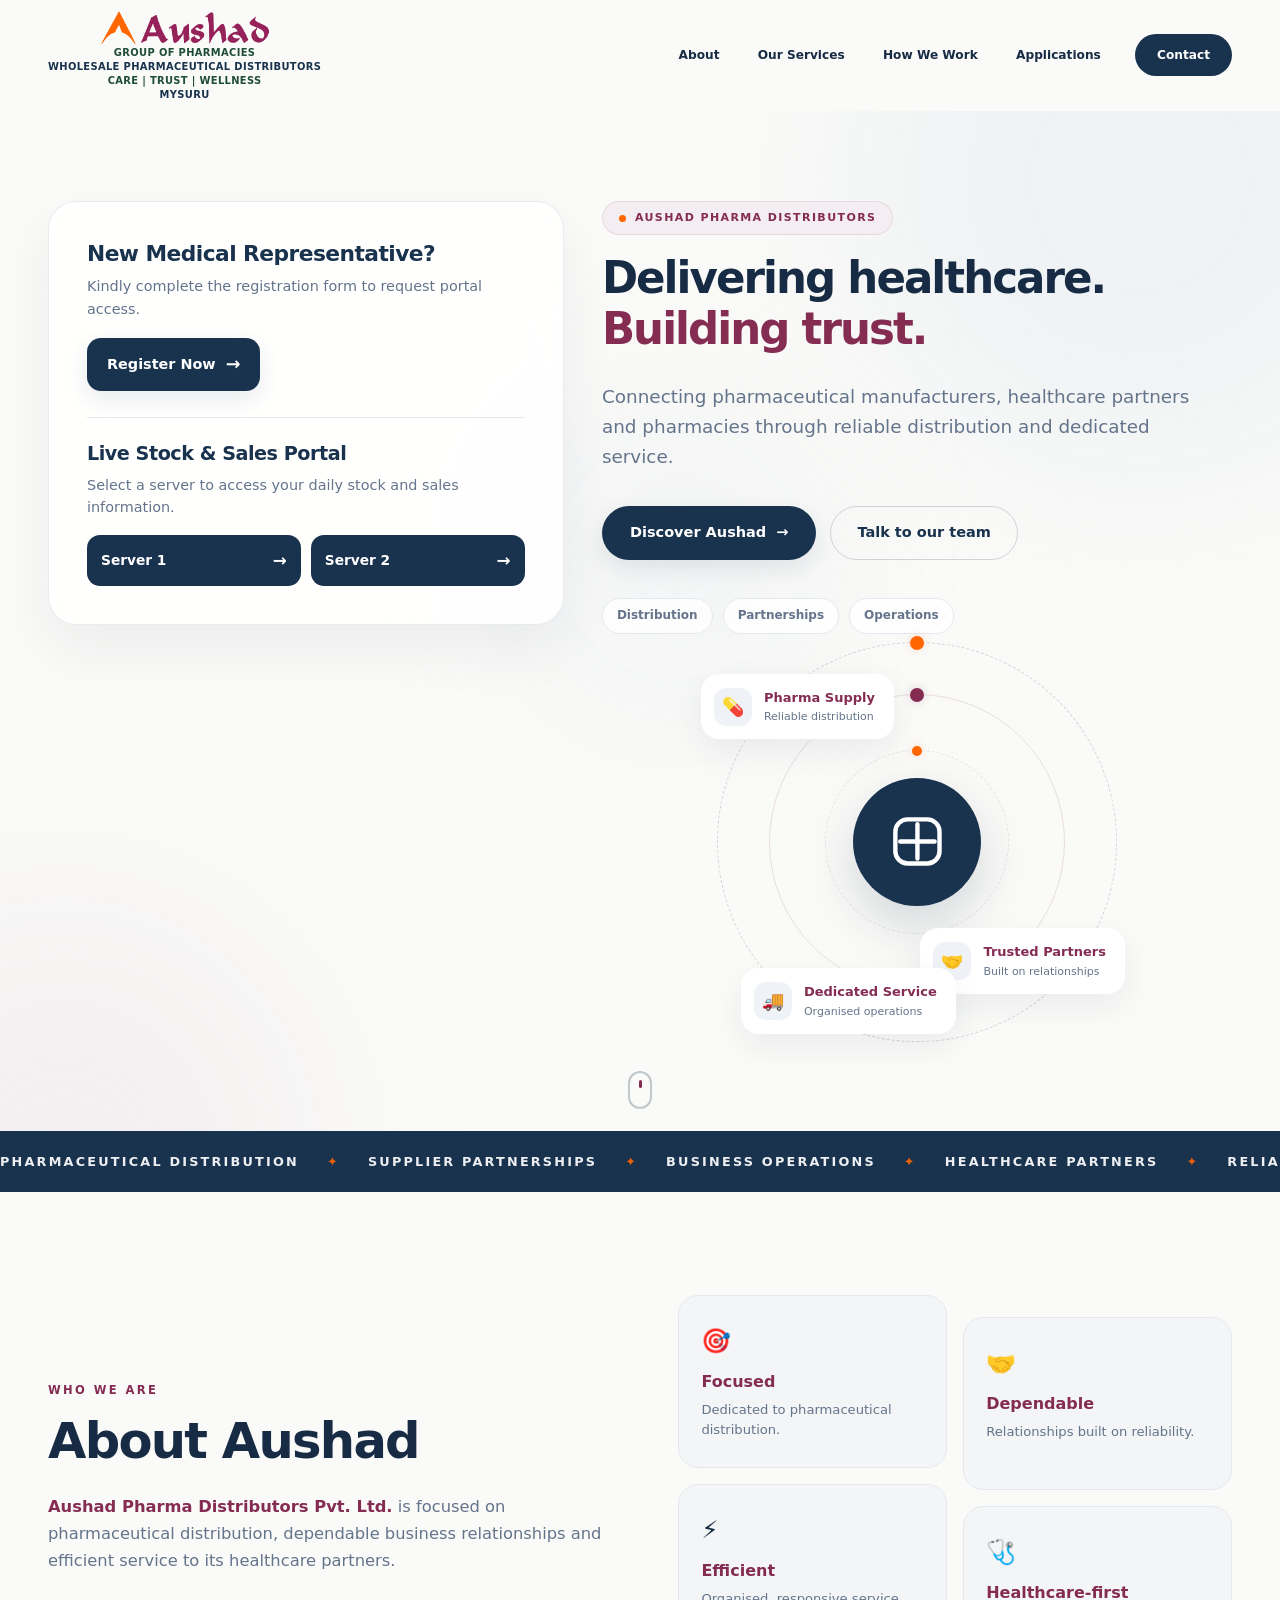
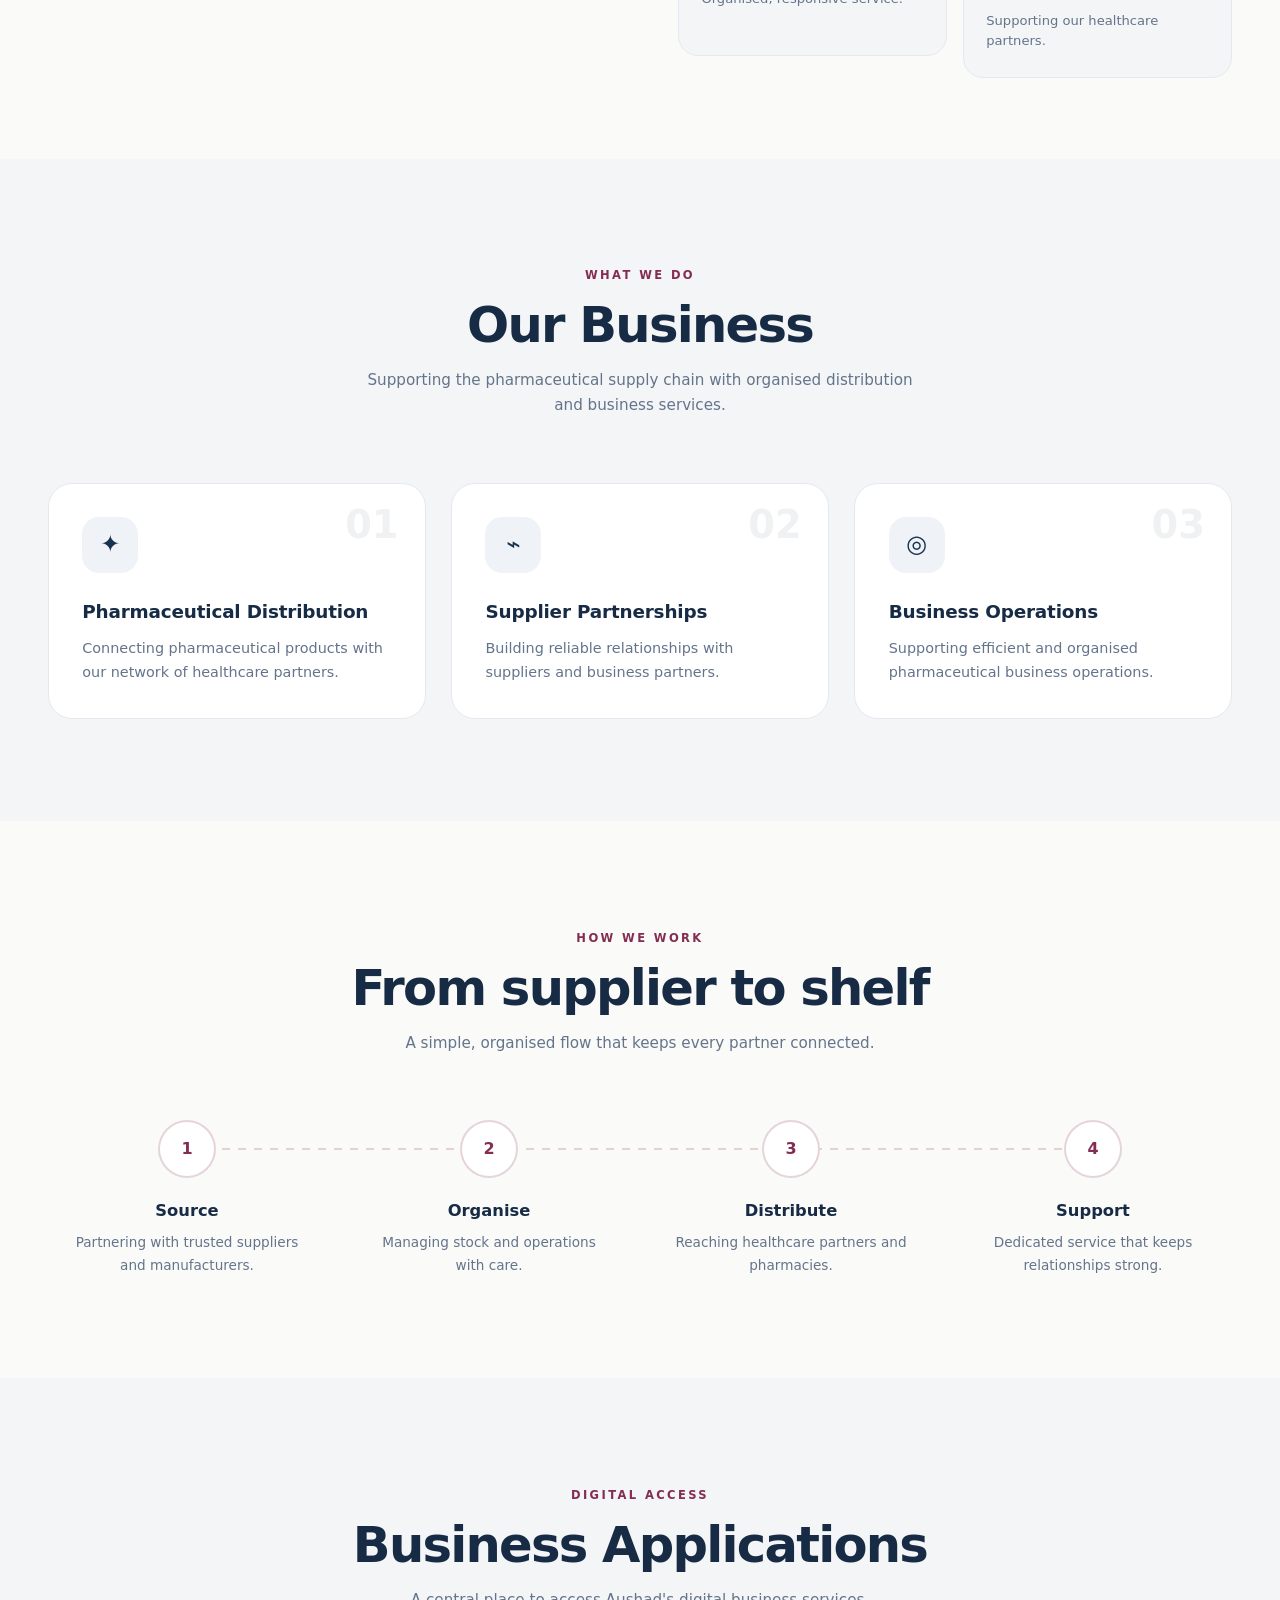
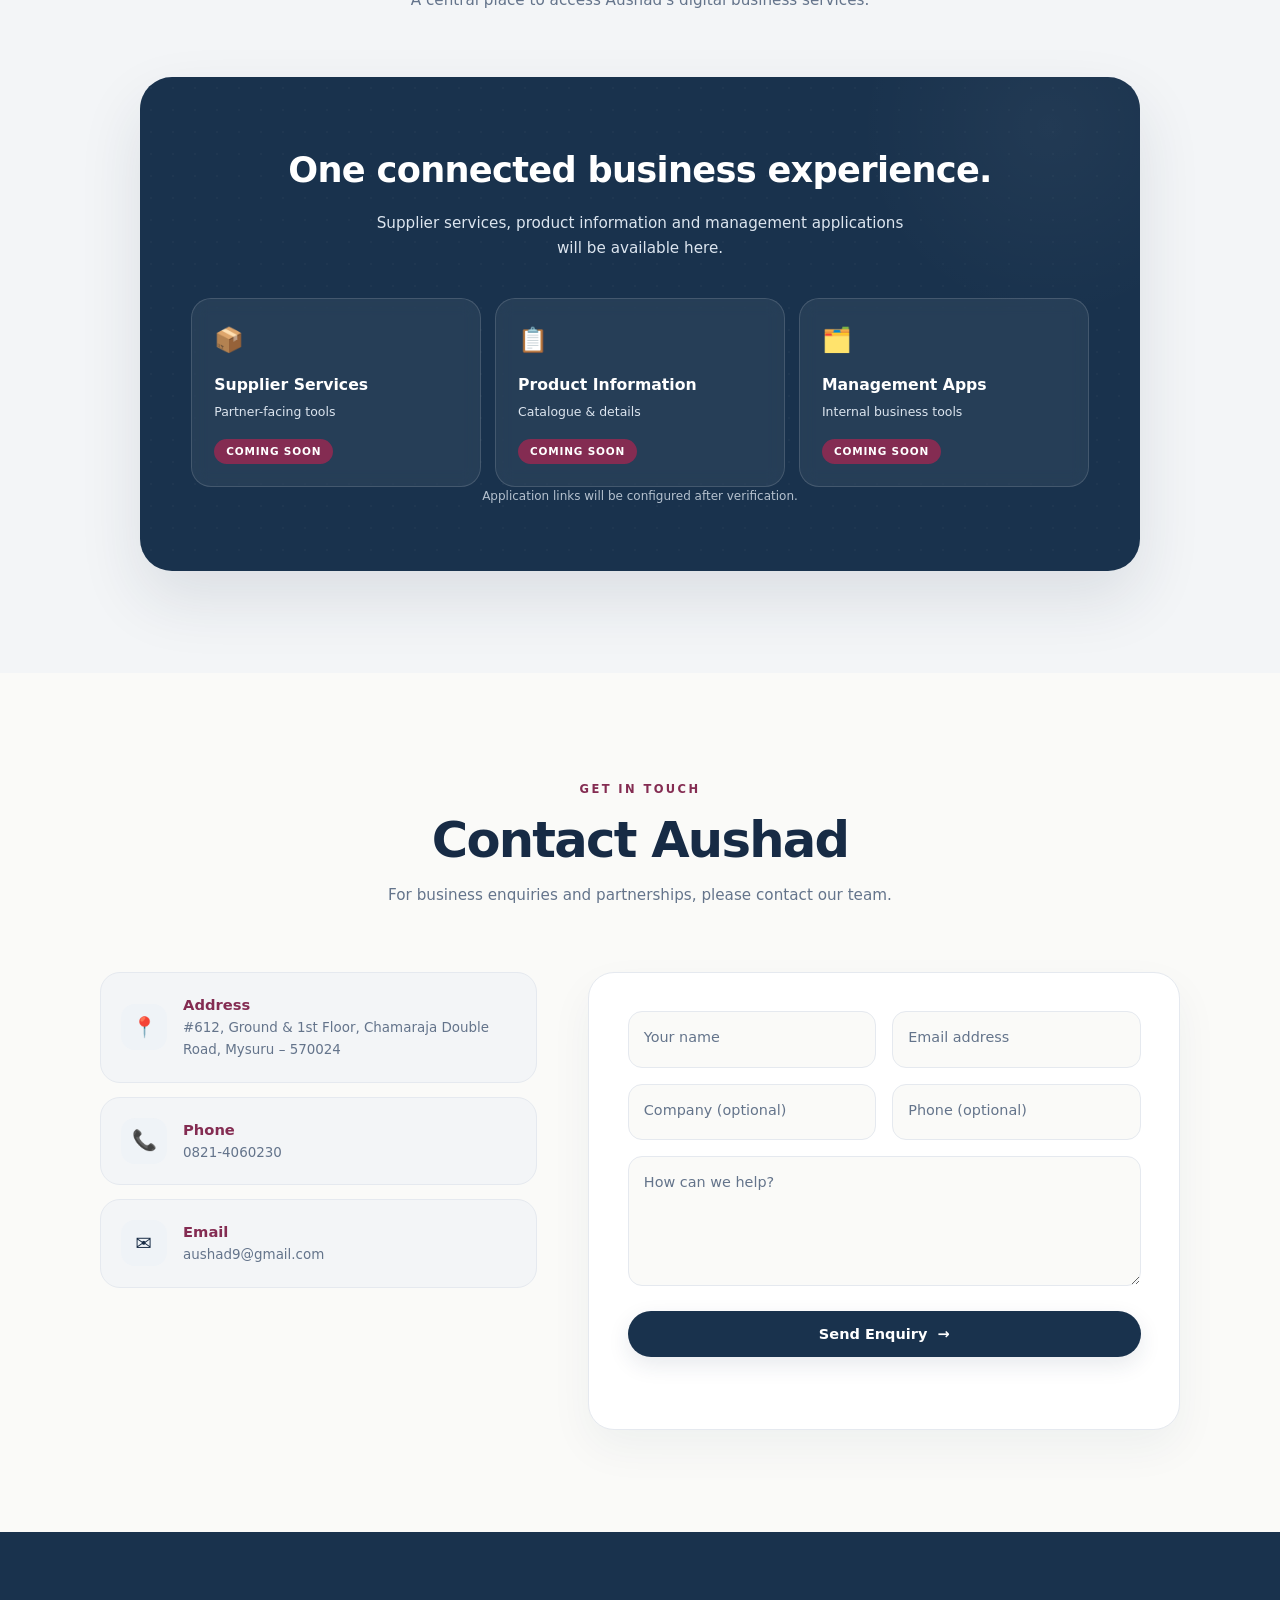
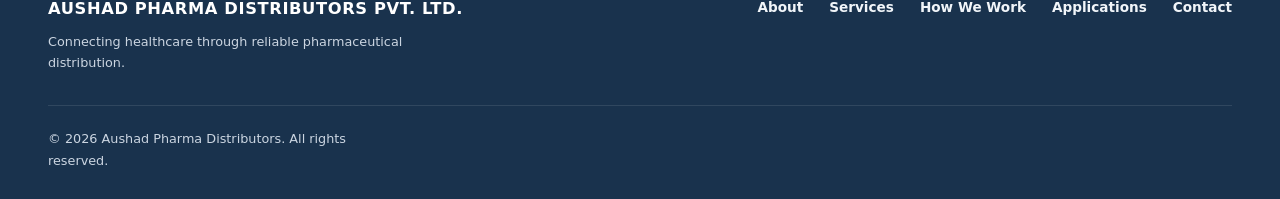
==== commit 914abd5d: "Update Aushad header branding layout" ====
--- a/docs/index.html
+++ b/docs/index.html
@@ -106,9 +106,9 @@
     header.scrolled .navbar { padding-block: 5px; }
 
     .brand {
-      display: flex; flex-direction: column; align-items: flex-start; gap: 2px;
-      position: relative; z-index: 2; text-align: left; flex: none;
-      max-width: min(360px, 48vw);
+      display: flex; flex-direction: column; align-items: center; gap: 2px;
+      position: relative; z-index: 2; text-align: center; flex: none;
+      max-width: min(390px, 48vw);
       margin-right: auto;
     }
     .brand-logo {
@@ -116,18 +116,14 @@
       transition: transform .5s var(--ease);
     }
     .brand:hover .brand-logo { transform: scale(1.04); }
-    .brand-name {
-      color: #1F4D3A; font-size: clamp(.64rem, .9vw, .92rem); font-weight: 800;
-      line-height: 1.2; letter-spacing: .045em; white-space: nowrap;
-    }
-    .brand-tagline {
-      color: #1F4D3A; font-size: clamp(.62rem, .8vw, .86rem); font-weight: 600;
-      line-height: 1.25; white-space: nowrap;
-    }
-    .brand-distributor {
-      color: var(--navy); font-size: clamp(.68rem, .72vw, .74rem); font-weight: 700;
-      line-height: 1.2; letter-spacing: .06em;
-    }
+    .brand-lines { display: flex; flex-direction: column; align-items: center; gap: 2px; width: 100%; }
+    .brand-line {
+      display: block; max-width: 100%;
+      font-size: clamp(.62rem, .75vw, .78rem); font-weight: 700; line-height: 1.2;
+      letter-spacing: .035em; white-space: nowrap;
+    }
+    .brand-line.green { color: #1F4D3A; }
+    .brand-line.navy { color: var(--navy); }
 
     .nav-links {
       display: flex; align-items: center; justify-content: flex-end; gap: clamp(6px, .8vw, 18px);
@@ -581,7 +577,7 @@
     @media (max-width: 1024px) {
       header { -webkit-backdrop-filter: none; backdrop-filter: none; }
       .navbar { padding-right: 52px; min-height: 76px; }
-      .brand { max-width: calc(100% - 64px); }
+      .brand { width: 100%; max-width: none; margin-right: 0; }
       .menu-toggle { display: block; position: absolute; top: 50%; right: 0; transform: translateY(-50%); }
       .nav-links {
         position: fixed; inset: 0; z-index: 1; padding: 100px var(--gutter) 40px;
@@ -612,11 +608,9 @@
       .float-card.f1 { left: -2%; }
       .float-card.f2 { bottom: 24%; right: -2%; }
       .float-card.f3 { bottom: -2%; }
-      .brand { max-width: calc(100% - 56px); }
+      .brand { width: 100%; max-width: none; }
       .brand-logo { width: min(130px, 38vw); }
-      .brand-name { font-size: .7rem; letter-spacing: .015em; white-space: normal; }
-      .brand-distributor { font-size: .68rem; letter-spacing: .015em; }
-      .brand-tagline { font-size: .7rem; white-space: normal; }
+      .brand-line { font-size: clamp(.52rem, 2.7vw, .7rem); letter-spacing: .02em; }
       .cta-row .primary-button, .cta-row .ghost-button { flex: 1 1 100%; justify-content: center; }
       .cta-row { gap: 10px; }
       .cta-row .primary-button, .cta-row .ghost-button { min-height: 50px; padding: 12px 20px; }
@@ -643,10 +637,7 @@
 
     @media (max-width: 360px) {
       .navbar { padding-right: 46px; }
-      .brand { max-width: calc(100% - 50px); }
-      .brand-name { font-size: .7rem; letter-spacing: .01em; }
-      .brand-distributor { font-size: .68rem; letter-spacing: .01em; }
-      .brand-tagline { font-size: .7rem; }
+      .brand { width: 100%; max-width: none; }
       .hero-visual { margin-bottom: 16px; }
       .float-card.f2 { bottom: 8%; }
       .float-card.f3 { bottom: -24%; }
@@ -675,9 +666,12 @@
     <div class="container navbar">
       <a class="brand" href="#top" aria-label="Aushad Pharma Distributors — home">
         <img class="brand-logo" src="assets/aushad-logo.png" alt="">
-        <span class="brand-name">GROUP OF PHARMACIES, MYSURU</span>
-        <span class="brand-distributor">WHOLESALE PHARMACEUTICAL DISTRIBUTORS</span>
-        <span class="brand-tagline">Care | Trust | Wellness</span>
+        <span class="brand-lines">
+          <span class="brand-line green">GROUP OF PHARMACIES</span>
+          <span class="brand-line navy">WHOLESALE PHARMACEUTICAL DISTRIBUTORS</span>
+          <span class="brand-line green">CARE | TRUST | WELLNESS</span>
+          <span class="brand-line navy">MYSURU</span>
+        </span>
       </a>
 
       <button class="menu-toggle" id="menuToggle" aria-label="Toggle menu" aria-expanded="false" aria-controls="navLinks">
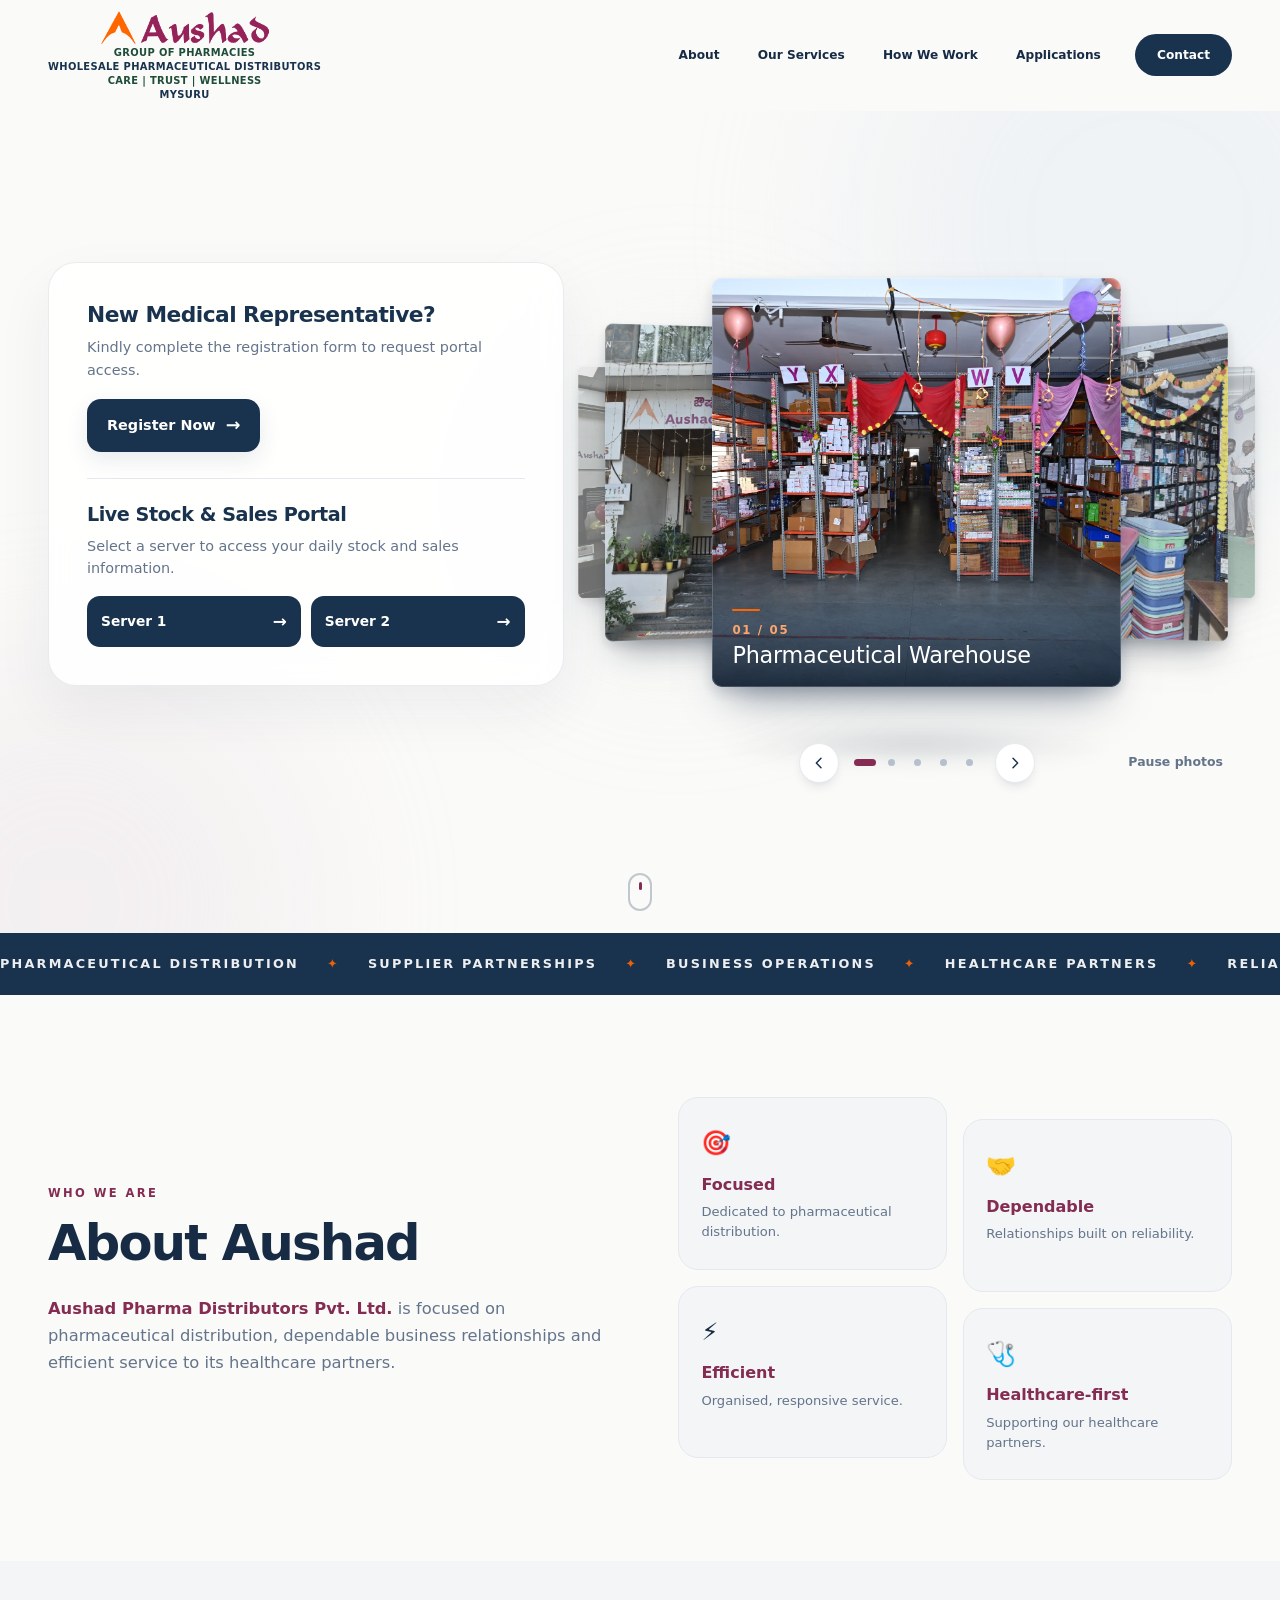
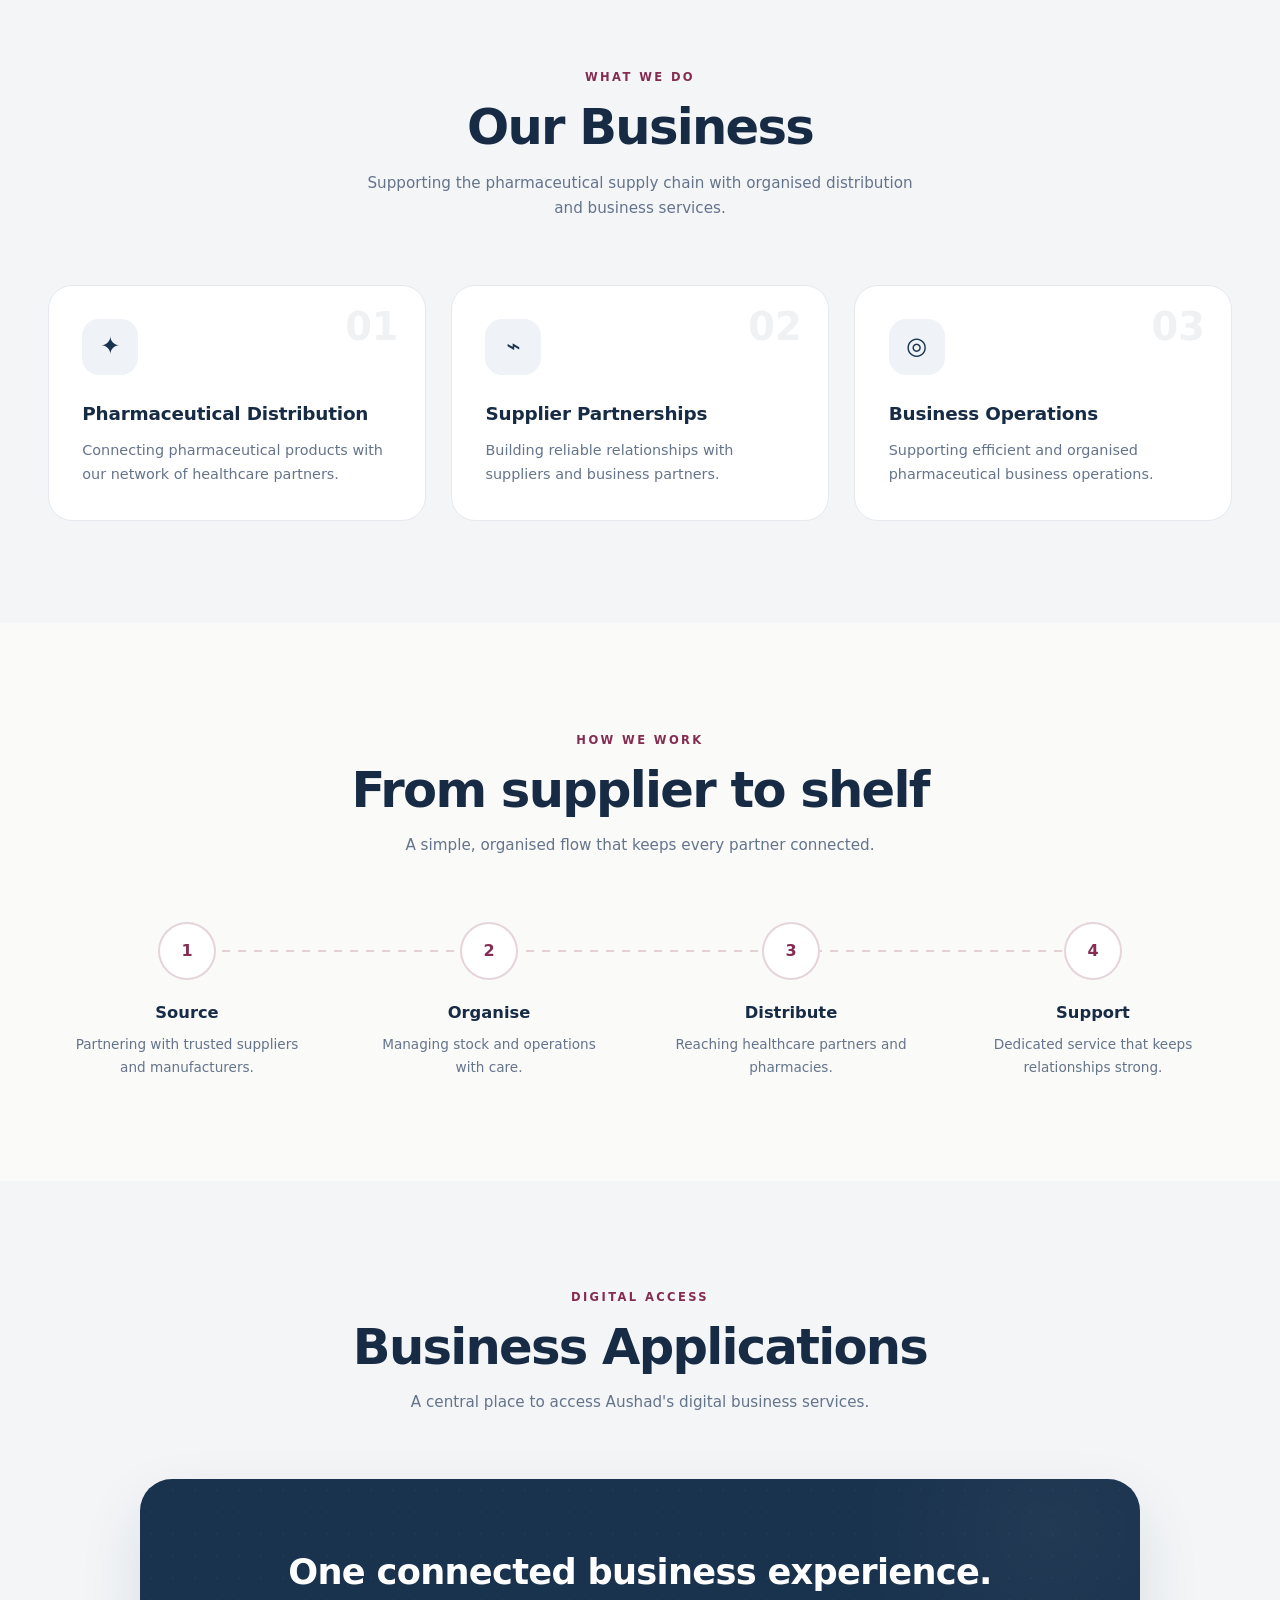
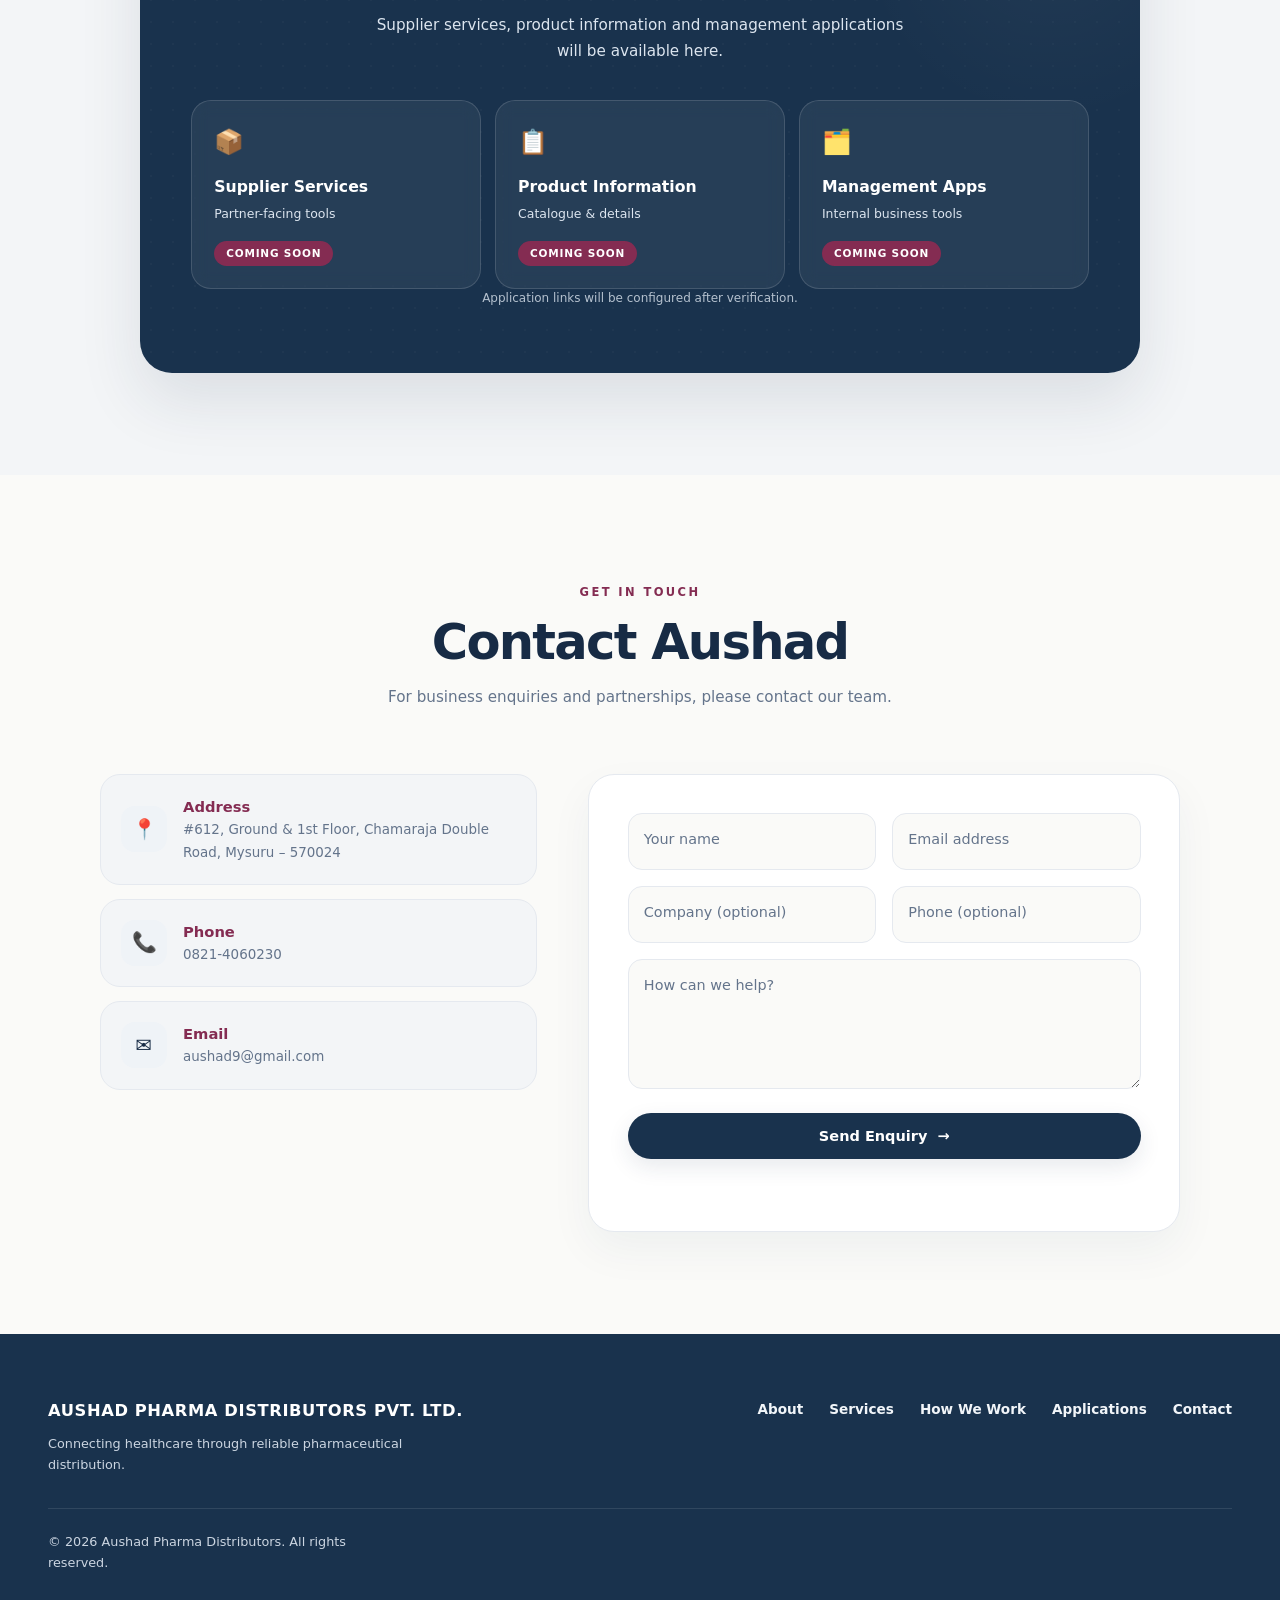
==== commit bf6a5b78: "Add 3D company photo carousel to homepage" ====
--- a/docs/index.html
+++ b/docs/index.html
@@ -229,6 +229,44 @@
     .hero-right h1 { font-size: clamp(2rem, 3.4vw, 3.7rem); }
     .hero-right .eyebrow { margin-bottom: 20px; }
     .hero-right .hero-visual { width: min(100%, 400px); margin: 0 auto; }
+
+    /* Hero 3D photographic carousel */
+    .stage { position: relative; width: 100%; max-width: 620px; margin-inline: auto; container-type: inline-size; }
+    .cstage { position: relative; width: 100%; aspect-ratio: 100 / 84; perspective: 1500px; perspective-origin: 50% 42%; touch-action: pan-y; outline-offset: 4px; }
+    .cstage::before { content: ""; position: absolute; left: 18%; right: 18%; bottom: 4%; height: 7%; background: radial-gradient(ellipse at center, #17294538, transparent 70%); filter: blur(10px); pointer-events: none; }
+    .slide { --x: 0%; --z: 0px; --ry: 0deg; --s: 1; position: absolute; left: 17%; top: 3%; width: 66%; aspect-ratio: 1 / 1; margin: 0; border-radius: 10px; overflow: hidden; background: #DFE4EA; cursor: pointer;
+      transform: translateX(var(--x)) translateZ(var(--z)) rotateY(var(--ry)) scale(var(--s)); transform-origin: 50% 50%;
+      opacity: 0; pointer-events: none; z-index: 0; will-change: transform, opacity;
+      box-shadow: 0 26px 40px -18px #17294580, 0 6px 14px #17294526;
+      transition: transform .95s var(--ease), opacity .7s var(--ease), filter .7s var(--ease), box-shadow .7s; }
+    .slide img { width: 100%; height: 100%; object-fit: cover; display: block; user-select: none; -webkit-user-drag: none; }
+    .slide::after { content: ""; position: absolute; inset: 0; border-radius: inherit; box-shadow: inset 0 0 0 1px #FFFFFF2E; pointer-events: none; }
+    .slide[data-pos="0"]  { --x: 0%;    --z: 0px;    --ry: 0deg;   --s: 1;   opacity: 1; z-index: 5; pointer-events: auto; cursor: default; }
+    .slide[data-pos="-1"] { --x: -40%;  --z: -90px;  --ry: 17deg;  --s: .8; opacity: .92; z-index: 4; pointer-events: auto; filter: saturate(.6) brightness(.92); }
+    .slide[data-pos="1"]  { --x: 40%;   --z: -90px;  --ry: -17deg; --s: .8; opacity: .92; z-index: 4; pointer-events: auto; filter: saturate(.6) brightness(.92); }
+    .slide[data-pos="-2"] { --x: -62%;  --z: -190px; --ry: 24deg;  --s: .62; opacity: .55; z-index: 3; pointer-events: auto; filter: saturate(.4) brightness(.88); }
+    .slide[data-pos="2"]  { --x: 62%;   --z: -190px; --ry: -24deg; --s: .62; opacity: .55; z-index: 3; pointer-events: auto; filter: saturate(.4) brightness(.88); }
+    .slide[data-pos="-1"]:hover, .slide[data-pos="1"]:hover { opacity: 1; filter: saturate(.85) brightness(1); }
+    .slide:focus-visible { outline: 3px solid var(--orange); outline-offset: -3px; }
+    .slide-cap { position: absolute; left: 0; right: 0; bottom: 0; padding: 14% 5% 4.5%; color: #fff; background: linear-gradient(to top, #0E1D30E6 0%, #19324D99 48%, transparent 100%);
+      opacity: 0; transform: translateY(10px); transition: opacity .6s var(--ease) .25s, transform .7s var(--ease) .25s; pointer-events: none; }
+    .slide[data-pos="0"] .slide-cap { opacity: 1; transform: none; }
+    .slide-cap small { display: block; font-size: max(9px, 1.9cqw); font-weight: 700; letter-spacing: .14em; text-transform: uppercase; color: #FFA56B; margin-bottom: .25em; }
+    .slide-cap b { display: block; font-size: max(15px, 3.6cqw); font-weight: 500; line-height: 1.15; letter-spacing: -.01em; }
+    .slide-cap::before { content: ""; display: block; width: 28px; height: 2px; margin-bottom: .6em; background: var(--orange); border-radius: 2px; }
+    .ctrl { position: absolute; left: 0; right: 0; bottom: 0; z-index: 6; display: flex; align-items: center; justify-content: center; gap: 14px; }
+    .nav-arrow { width: 40px; height: 40px; border-radius: 50%; border: 1px solid var(--border); background: #fff; color: var(--navy); display: grid; place-items: center; cursor: pointer; box-shadow: 0 6px 14px -8px #17294555; transition: background .3s, color .3s, border-color .3s, transform .3s var(--ease); }
+    .nav-arrow:hover { background: var(--navy); color: #fff; border-color: var(--navy); }
+    .nav-arrow:active { transform: scale(.94); }
+    .nav-arrow svg { width: 16px; height: 16px; }
+    .dots { display: flex; align-items: center; gap: 2px; }
+    .dot { width: 24px; height: 24px; border: 0; background: none; cursor: pointer; display: grid; place-items: center; padding: 0; }
+    .dot::before { content: ""; width: 7px; height: 7px; border-radius: 4px; background: #B6C0CC; transition: width .4s var(--ease), background .3s; }
+    .dot:hover::before { background: var(--navy); }
+    .dot[aria-current="true"]::before { width: 22px; background: var(--maroon); }
+    .pause { position: absolute; right: 0; bottom: 4px; border: 0; background: none; color: var(--muted); font: inherit; font-size: .78rem; font-weight: 600; cursor: pointer; padding: 6px 4px; }
+    .pause:hover { color: var(--maroon); }
+    .sr-only { position: absolute; width: 1px; height: 1px; overflow: hidden; clip: rect(0 0 0 0); white-space: nowrap; }
 
     .eyebrow {
       display: inline-flex; align-items: center; gap: 9px;
@@ -591,6 +629,15 @@
       .nav-links.open { clip-path: circle(150% at calc(100% - 40px) 40px); visibility: visible; }
       .nav-links a:not(.nav-button) { padding: 16px 18px; border-bottom: 1px solid var(--border); border-radius: 14px; }
       .nav-button { margin: 18px 0 0; text-align: center; padding: 16px; }
+    }
+
+    @media (min-width: 821px) {
+      .stage { max-width: clamp(340px, calc((100svh - 250px) / .78), 620px); }
+    }
+
+    @media (max-width: 820px) {
+      .stage { max-width: 540px; }
+      .pause { position: static; display: block; margin: 4px auto 0; }
     }
 
     @media (max-width: 640px) {
@@ -617,6 +664,15 @@
       .footer-top, .footer-bottom { flex-direction: column; }
     }
 
+    @media (max-width: 640px) {
+      .slide { left: 15%; width: 70%; border-radius: 8px; }
+      .slide[data-pos="-1"] { --x: -33%; --ry: 14deg; }
+      .slide[data-pos="1"]  { --x: 33%;  --ry: -14deg; }
+      .slide[data-pos="-2"] { --x: -50%; }
+      .slide[data-pos="2"]  { --x: 50%; }
+      .nav-arrow { width: 44px; height: 44px; }
+    }
+
     @media (max-width: 820px) {
       .app-grid { grid-template-columns: 1fr; }
       .hero-grid { grid-template-columns: 1fr; gap: 30px; text-align: center; }
@@ -715,47 +771,43 @@
         </aside>
 
         <div class="hero-right">
-        <div class="hero-content">
-          <span class="eyebrow">AUSHAD PHARMA DISTRIBUTORS</span>
-
-          <h1>
-            <span class="line"><span>Delivering healthcare.</span></span>
-            <span class="line"><span class="accent">Building trust.</span></span>
-          </h1>
-
-          <p class="hero-text reveal" style="--d:.5s">
-            Connecting pharmaceutical manufacturers, healthcare partners and
-            pharmacies through reliable distribution and dedicated service.
-          </p>
-
-          <div class="cta-row reveal" style="--d:.65s">
-            <a href="#about" class="primary-button">Discover Aushad <span class="arrow">→</span></a>
-            <a href="#contact" class="ghost-button">Talk to our team</a>
+          <div class="stage" id="stage" role="group" aria-roledescription="carousel" aria-label="Photographs of Aushad Pharma Distributors">
+            <div class="cstage" id="cstage" tabindex="0" aria-label="Photo carousel. Use left and right arrow keys to change photos.">
+              <figure class="slide" data-pos="0" data-caption="Pharmaceutical Warehouse">
+                <img src="assets/photos/optimized/Warehouse_photo.webp" alt="Aushad pharmaceutical warehouse" style="object-position:50% 50%" decoding="async" fetchpriority="high">
+                <figcaption class="slide-cap"><small>01 / 05</small><b>Pharmaceutical Warehouse</b></figcaption>
+              </figure>
+              <figure class="slide" data-pos="1" data-caption="Medicine Store">
+                <img src="assets/photos/optimized/store%20photo.webp" alt="Aushad medicine store" style="object-position:50% 50%" decoding="async">
+                <figcaption class="slide-cap"><small>02 / 05</small><b>Medicine Store</b></figcaption>
+              </figure>
+              <figure class="slide" data-pos="2" data-caption="Our Sales Team">
+                <img src="assets/photos/optimized/Sales_team.webp" alt="Aushad sales team" style="object-position:50% 35%" decoding="async">
+                <figcaption class="slide-cap"><small>03 / 05</small><b>Our Sales Team</b></figcaption>
+              </figure>
+              <figure class="slide" data-pos="-2" data-caption="Corporate Office">
+                <img src="assets/photos/optimized/coreprate%20office.webp" alt="Aushad corporate office" style="object-position:50% 50%" decoding="async">
+                <figcaption class="slide-cap"><small>04 / 05</small><b>Corporate Office</b></figcaption>
+              </figure>
+              <figure class="slide" data-pos="-1" data-caption="Our Corporate Facility">
+                <img src="assets/photos/optimized/outside%20building.webp" alt="Aushad corporate facility building" style="object-position:50% 50%" decoding="async">
+                <figcaption class="slide-cap"><small>05 / 05</small><b>Our Corporate Facility</b></figcaption>
+              </figure>
+              <div class="ctrl">
+                <button class="nav-arrow" id="prevBtn" type="button" aria-label="Previous photo"><svg viewBox="0 0 24 24" fill="none" stroke="currentColor" stroke-width="2.2" stroke-linecap="round" stroke-linejoin="round" aria-hidden="true"><path d="M15 5l-7 7 7 7"/></svg></button>
+                <div class="dots" id="dots">
+                  <button class="dot" type="button" data-i="0" aria-label="Show photo 1: Pharmaceutical Warehouse"></button>
+                  <button class="dot" type="button" data-i="1" aria-label="Show photo 2: Medicine Store"></button>
+                  <button class="dot" type="button" data-i="2" aria-label="Show photo 3: Our Sales Team"></button>
+                  <button class="dot" type="button" data-i="3" aria-label="Show photo 4: Corporate Office"></button>
+                  <button class="dot" type="button" data-i="4" aria-label="Show photo 5: Our Corporate Facility"></button>
+                </div>
+                <button class="nav-arrow" id="nextBtn" type="button" aria-label="Next photo"><svg viewBox="0 0 24 24" fill="none" stroke="currentColor" stroke-width="2.2" stroke-linecap="round" stroke-linejoin="round" aria-hidden="true"><path d="M9 5l7 7-7 7"/></svg></button>
+              </div>
+              <p class="sr-only" id="live" aria-live="polite"></p>
+            </div>
+            <button class="pause" id="pauseBtn" type="button" aria-pressed="false">Pause photos</button>
           </div>
-
-          <div class="hero-tags reveal" style="--d:.8s">
-            <span>Distribution</span>
-            <span>Partnerships</span>
-            <span>Operations</span>
-          </div>
-        </div>
-
-        <div class="hero-visual reveal" style="--d:.3s" aria-hidden="true">
-          <div class="orbit"><i></i></div>
-          <div class="orbit o2"><i></i></div>
-          <div class="orbit o3"><i></i></div>
-
-          <div class="core">
-            <svg viewBox="0 0 24 24" fill="none" stroke="currentColor" stroke-width="1.8" stroke-linecap="round" stroke-linejoin="round">
-              <path d="M12 5v14M5 12h14"/>
-              <rect x="3" y="3" width="18" height="18" rx="5"/>
-            </svg>
-          </div>
-
-          <div class="float-card f1"><div class="ic">💊</div><div>Pharma Supply<small>Reliable distribution</small></div></div>
-          <div class="float-card f2"><div class="ic">🤝</div><div>Trusted Partners<small>Built on relationships</small></div></div>
-          <div class="float-card f3"><div class="ic">🚚</div><div>Dedicated Service<small>Organised operations</small></div></div>
-        </div>
         </div>
       </div>
 
@@ -1015,15 +1067,78 @@
           });
         });
 
-        var visual = doc.querySelector('.hero-visual');
-        var hero = doc.querySelector('.hero');
-        if (visual && hero) {
-          hero.addEventListener('mousemove', function (e) {
-            var x = (e.clientX / window.innerWidth - .5) * 2;
-            var y = (e.clientY / window.innerHeight - .5) * 2;
-            visual.style.transform = 'translate(' + (x * 10) + 'px,' + (y * 10) + 'px)';
+      }
+
+      /* Hero 3D carousel: layered cards, arrows, dots, swipe, autoplay */
+      var stage = doc.getElementById('stage');
+      if (stage) {
+        var cstage = doc.getElementById('cstage');
+        var slides = [].slice.call(cstage.querySelectorAll('.slide'));
+        var dotEls = [].slice.call(doc.querySelectorAll('#dots .dot'));
+        var live = doc.getElementById('live');
+        var pauseBtn = doc.getElementById('pauseBtn');
+        var n = slides.length, idx = 0;
+        var userPaused = false, hovering = false, inView = true, lastTouch = 0;
+        var INTERVAL = 5500, RESUME_AFTER = 7000;
+
+        function render(announce) {
+          slides.forEach(function (el, i) {
+            var o = ((i - idx) % n + n) % n;
+            if (o > n / 2) o -= n;
+            el.dataset.pos = o;
+            el.setAttribute('aria-hidden', o === 0 ? 'false' : 'true');
+            if (o === 0) { el.removeAttribute('role'); el.removeAttribute('aria-label'); el.tabIndex = -1; }
+            else { el.setAttribute('role', 'button'); el.setAttribute('aria-label', 'Show ' + el.dataset.caption); el.tabIndex = Math.abs(o) === 1 ? 0 : -1; }
           });
-          hero.addEventListener('mouseleave', function () { visual.style.transform = ''; });
+          dotEls.forEach(function (d, i) { d.setAttribute('aria-current', i === idx ? 'true' : 'false'); });
+          if (announce) live.textContent = slides[idx].dataset.caption + ', photo ' + (idx + 1) + ' of ' + n;
+        }
+        function go(i, user) {
+          idx = ((i % n) + n) % n;
+          if (user) lastTouch = Date.now();
+          render(true);
+        }
+        render(false);
+
+        doc.getElementById('prevBtn').addEventListener('click', function () { go(idx - 1, true); });
+        doc.getElementById('nextBtn').addEventListener('click', function () { go(idx + 1, true); });
+        dotEls.forEach(function (d) { d.addEventListener('click', function () { go(+d.dataset.i, true); }); });
+        slides.forEach(function (el, i) {
+          el.addEventListener('click', function () { if (el.dataset.pos !== '0') go(i, true); });
+          el.addEventListener('keydown', function (e) { if ((e.key === 'Enter' || e.key === ' ') && el.dataset.pos !== '0') { e.preventDefault(); go(i, true); } });
+        });
+        cstage.addEventListener('keydown', function (e) {
+          if (e.key === 'ArrowLeft') { e.preventDefault(); go(idx - 1, true); }
+          if (e.key === 'ArrowRight') { e.preventDefault(); go(idx + 1, true); }
+        });
+
+        var sx = null;
+        cstage.addEventListener('pointerdown', function (e) { sx = e.clientX; });
+        cstage.addEventListener('pointerup', function (e) {
+          if (sx === null) return;
+          var dx = e.clientX - sx; sx = null;
+          if (Math.abs(dx) > 45) go(idx + (dx < 0 ? 1 : -1), true);
+        });
+        cstage.addEventListener('pointercancel', function () { sx = null; });
+
+        if (reduce) {
+          pauseBtn.hidden = true;
+        } else {
+          setInterval(function () {
+            if (!userPaused && !hovering && inView && !doc.hidden && Date.now() - lastTouch > RESUME_AFTER - INTERVAL) go(idx + 1, false);
+          }, INTERVAL);
+          stage.addEventListener('mouseenter', function () { hovering = true; });
+          stage.addEventListener('mouseleave', function () { hovering = false; lastTouch = Date.now(); });
+          stage.addEventListener('focusin', function () { hovering = true; });
+          stage.addEventListener('focusout', function () { hovering = false; });
+          if ('IntersectionObserver' in window) {
+            new IntersectionObserver(function (en) { inView = en[0].isIntersecting; }).observe(stage);
+          }
+          pauseBtn.addEventListener('click', function () {
+            userPaused = !userPaused;
+            pauseBtn.setAttribute('aria-pressed', userPaused);
+            pauseBtn.textContent = userPaused ? 'Resume photos' : 'Pause photos';
+          });
         }
       }
 
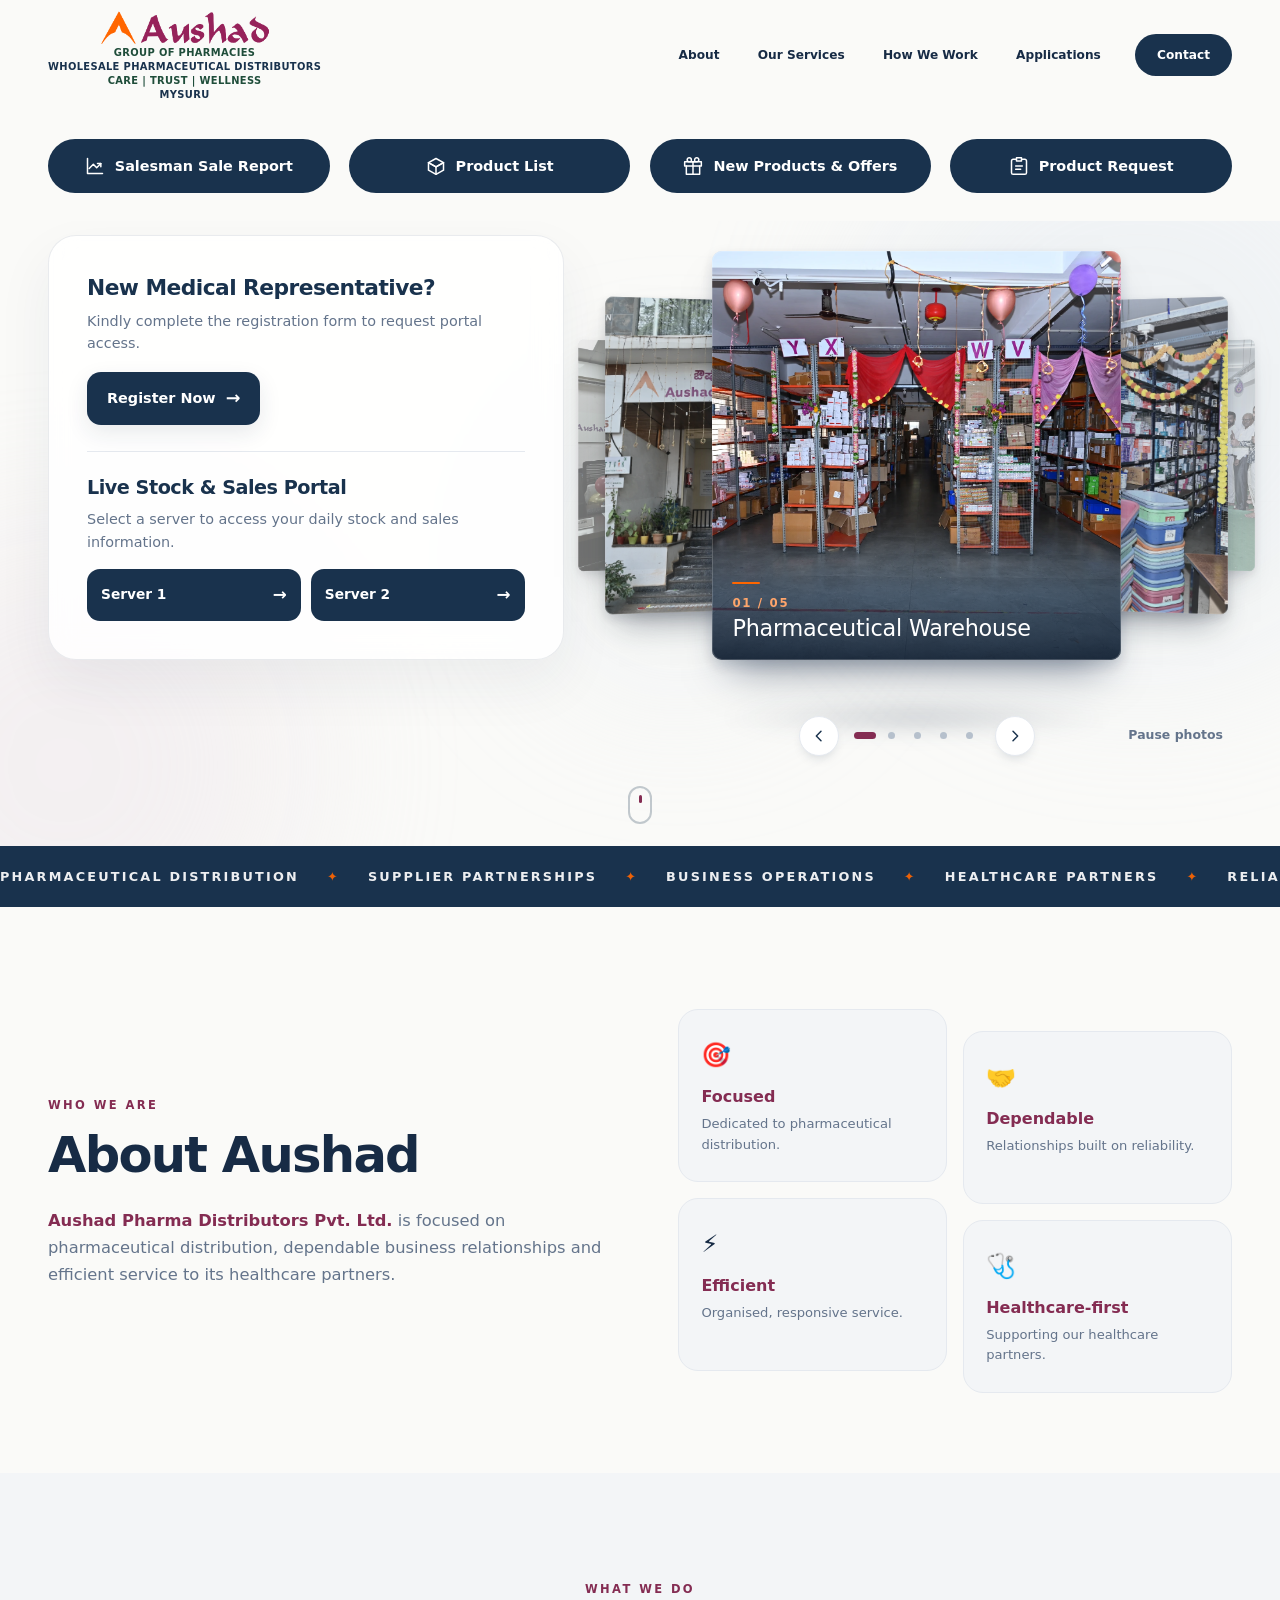
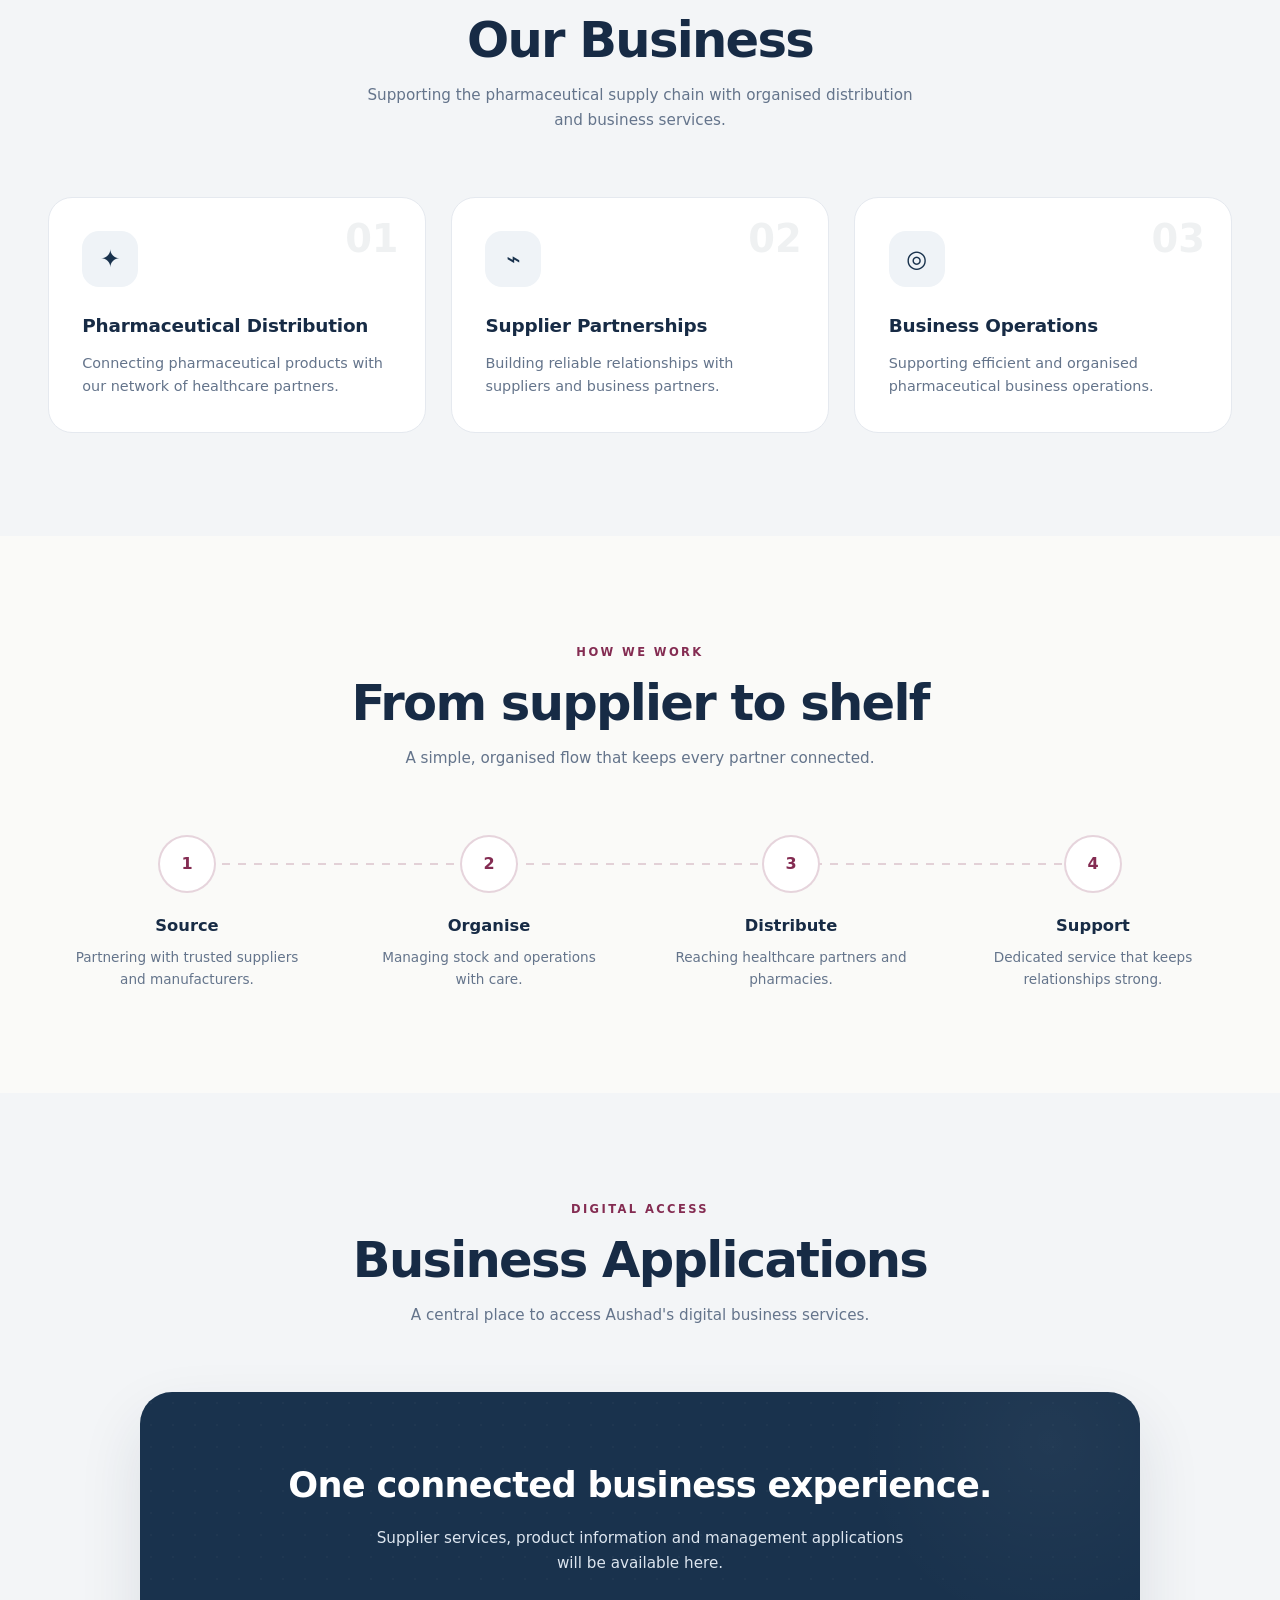
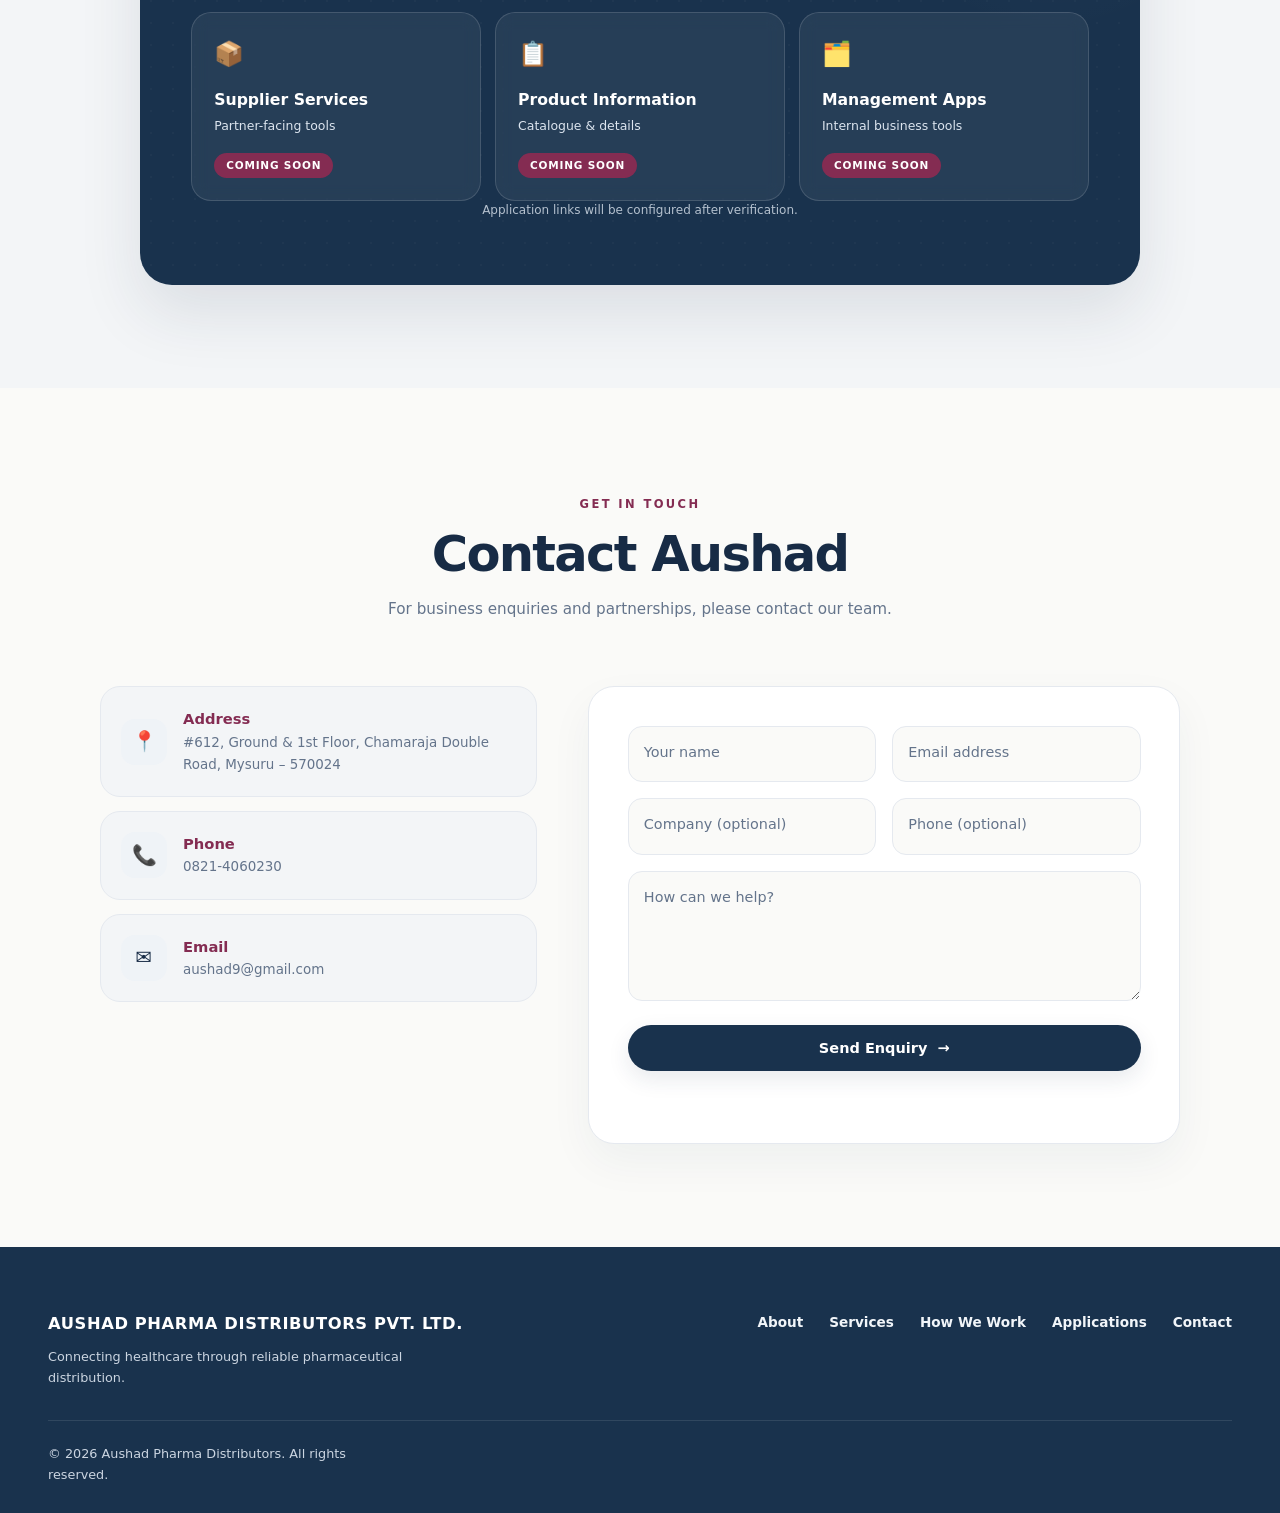
==== commit b8c92586: "Improve homepage quick access and hero spacing Co-authored-by: Copilot <223556219+Copilot@users.nore" ====
--- a/docs/index.html
+++ b/docs/index.html
@@ -107,7 +107,7 @@
 
     .brand {
       display: flex; flex-direction: column; align-items: center; gap: 2px;
-      position: relative; z-index: 2; text-align: center; flex: none;
+      position: relative; z-index: 2; align-self: flex-start; text-align: center; flex: none;
       max-width: min(390px, 48vw);
       margin-right: auto;
     }
@@ -161,12 +161,45 @@
     .menu-toggle.open span:nth-child(2) { opacity: 0; }
     .menu-toggle.open span:nth-child(3) { top: 21px; transform: rotate(-45deg); }
 
+    /* ---------- Customer quick access ---------- */
+    .quick-access { padding: clamp(18px, 2.4vw, 28px) 0; }
+    .quick-access-grid {
+      display: grid; grid-template-columns: repeat(4, minmax(0, 1fr));
+      gap: clamp(10px, 1.5vw, 20px);
+    }
+    .quick-access-button {
+      display: inline-flex; min-height: 54px; align-items: center; justify-content: center; gap: 10px;
+      padding: 12px clamp(12px, 1.5vw, 20px); border: 0; border-radius: 999px;
+      background: var(--navy); color: #fff; font: inherit; font-size: .9rem; font-weight: 700;
+      position: relative; isolation: isolate; overflow: hidden;
+      text-align: center; cursor: pointer;
+      transition: transform .18s var(--ease), box-shadow .18s ease, background-color .18s ease;
+    }
+    .quick-access-button::before {
+      content: ""; position: absolute; inset: 0; z-index: 0; border-radius: inherit;
+      background: radial-gradient(circle, #FFFFFF38, #FFFFFF14 38%, transparent 72%);
+      opacity: 0; transform: scale(.45); pointer-events: none;
+      transition: opacity .18s ease, transform .18s ease;
+    }
+    .quick-access-button > svg, .quick-access-button > span { position: relative; z-index: 1; }
+    .quick-access-button svg {
+      width: 20px; height: 20px; flex: none;
+      transition: transform .18s var(--ease);
+    }
+    @media (hover: hover) and (pointer: fine) {
+      .quick-access-button:hover { transform: translateY(-2px); background: #244361; box-shadow: 0 8px 18px #19324D24; }
+      .quick-access-button:hover svg { transform: translateY(-2px); }
+    }
+    .quick-access-button:active { transform: scale(.97); box-shadow: 0 2px 6px #19324D24; }
+    .quick-access-button:active::before { opacity: 1; transform: scale(1.15); }
+    .quick-access-button:focus-visible { outline: 2px solid var(--maroon); outline-offset: 3px; }
+
     /* ---------- Hero ---------- */
     .hero {
       position: relative; overflow: hidden; isolation: isolate;
-      min-height: min(100svh - 78px, 980px);
-      display: flex; align-items: center;
-      padding: clamp(44px, 7vw, 104px) 0;
+      min-height: auto;
+      display: flex; align-items: flex-start;
+      padding: clamp(14px, 1vw, 18px) 0 clamp(44px, 7vw, 104px);
       background: var(--page);
     }
 
@@ -600,7 +633,7 @@
     /* ---------- Responsive ---------- */
     @media (max-width: 1024px) {
       .hero { min-height: auto; }
-      .hero { padding-block: clamp(38px, 6.5vw, 72px); }
+      .hero { padding-block: clamp(18px, 2vw, 22px) clamp(38px, 6.5vw, 72px); }
       h1 { font-size: clamp(2rem, 5vw, 3.2rem); max-width: none; }
       .scroll-hint { display: none; }
       .about-grid { grid-template-columns: 1fr; }
@@ -615,7 +648,7 @@
     @media (max-width: 1024px) {
       header { -webkit-backdrop-filter: none; backdrop-filter: none; }
       .navbar { padding-right: 52px; min-height: 76px; }
-      .brand { width: 100%; max-width: none; margin-right: 0; }
+      .brand { width: auto; max-width: calc(100% - 52px); margin-right: auto; }
       .menu-toggle { display: block; position: absolute; top: 50%; right: 0; transform: translateY(-50%); }
       .nav-links {
         position: fixed; inset: 0; z-index: 1; padding: 100px var(--gutter) 40px;
@@ -638,10 +671,24 @@
     @media (max-width: 820px) {
       .stage { max-width: 540px; }
       .pause { position: static; display: block; margin: 4px auto 0; }
+      .quick-access-grid { grid-template-columns: repeat(2, minmax(0, 1fr)); }
+      .quick-access-button {
+        min-height: 64px; gap: 8px; padding: 8px;
+        font-size: .82rem; line-height: 1.1;
+      }
+      .quick-access-button svg { width: 18px; height: 18px; }
     }
 
     @media (max-width: 640px) {
-      .hero { padding-block: 36px 44px; }
+      .quick-access { padding: 10px 0; }
+      .quick-access-grid { gap: 8px; }
+      .quick-access-button {
+        min-height: 52px; gap: 6px; padding: 6px 8px;
+        font-size: .8rem; font-weight: 600; line-height: 1.15;
+      }
+      .quick-access-button svg { width: 16px; height: 16px; }
+      .quick-access-button span { min-width: 0; text-wrap: balance; }
+      .hero { padding-block: clamp(16px, 4.6vw, 18px) 44px; }
       h1 { font-size: clamp(1.7rem, 7.5vw, 2.75rem); }
       .hero-text { margin-block: 18px 24px; }
       .hero-tags { margin-top: 26px; }
@@ -655,7 +702,7 @@
       .float-card.f1 { left: -2%; }
       .float-card.f2 { bottom: 24%; right: -2%; }
       .float-card.f3 { bottom: -2%; }
-      .brand { width: 100%; max-width: none; }
+      .brand { width: auto; max-width: calc(100% - 52px); }
       .brand-logo { width: min(130px, 38vw); }
       .brand-line { font-size: clamp(.52rem, 2.7vw, .7rem); letter-spacing: .02em; }
       .cta-row .primary-button, .cta-row .ghost-button { flex: 1 1 100%; justify-content: center; }
@@ -693,7 +740,13 @@
 
     @media (max-width: 360px) {
       .navbar { padding-right: 46px; }
-      .brand { width: 100%; max-width: none; }
+      .brand { width: auto; max-width: calc(100% - 46px); }
+      .quick-access { padding: 8px 0; }
+      .quick-access-grid { gap: 8px; }
+      .quick-access-button {
+        gap: 5px; padding: 6px 5px;
+        font-size: .75rem; line-height: 1.1;
+      }
       .hero-visual { margin-bottom: 16px; }
       .float-card.f2 { bottom: 8%; }
       .float-card.f3 { bottom: -24%; }
@@ -708,6 +761,8 @@
         animation-duration: .01ms !important; animation-iteration-count: 1 !important;
         transition-duration: .01ms !important; scroll-behavior: auto !important;
       }
+      .quick-access-button:hover, .quick-access-button:active, .quick-access-button:hover svg { transform: none; }
+      .quick-access-button::before { display: none; }
       .reveal, h1 .line > span { opacity: 1; transform: none; }
     }
   </style>
@@ -745,6 +800,34 @@
   </header>
 
   <main id="top">
+    <section class="quick-access" aria-label="Customer quick access">
+      <div class="container quick-access-grid">
+        <button class="quick-access-button" type="button">
+          <svg viewBox="0 0 24 24" fill="none" stroke="currentColor" stroke-width="1.8" stroke-linecap="round" stroke-linejoin="round" aria-hidden="true">
+            <path d="M3 3v18h18"/><path d="m19 9-5 5-4-4-5 5"/><path d="M15 9h4v4"/>
+          </svg>
+          <span>Salesman Sale Report</span>
+        </button>
+        <button class="quick-access-button" type="button">
+          <svg viewBox="0 0 24 24" fill="none" stroke="currentColor" stroke-width="1.8" stroke-linecap="round" stroke-linejoin="round" aria-hidden="true">
+            <path d="m12 3 9 5-9 5-9-5 9-5Z"/><path d="m3 8 9 5 9-5"/><path d="M3 8v9l9 5 9-5V8"/><path d="M12 13v9"/>
+          </svg>
+          <span>Product List</span>
+        </button>
+        <a class="quick-access-button" href="new-products-offers.html">
+          <svg viewBox="0 0 24 24" fill="none" stroke="currentColor" stroke-width="1.8" stroke-linecap="round" stroke-linejoin="round" aria-hidden="true">
+            <path d="M20 12v10H4V12"/><path d="M2 7h20v5H2z"/><path d="M12 22V7"/><path d="M12 7H7.5a2.5 2.5 0 1 1 2.5-2.5V7Z"/><path d="M12 7h4.5A2.5 2.5 0 1 0 14 4.5V7Z"/>
+          </svg>
+          <span>New Products &amp; Offers</span>
+        </a>
+        <button class="quick-access-button" type="button">
+          <svg viewBox="0 0 24 24" fill="none" stroke="currentColor" stroke-width="1.8" stroke-linecap="round" stroke-linejoin="round" aria-hidden="true">
+            <path d="M8 4H5a2 2 0 0 0-2 2v14a2 2 0 0 0 2 2h14a2 2 0 0 0 2-2V6a2 2 0 0 0-2-2h-3"/><path d="M9 2h6v4H9z"/><path d="M8 12h8M8 16h6"/>
+          </svg>
+          <span>Product Request</span>
+        </button>
+      </div>
+    </section>
 
     <!-- HERO -->
     <section class="hero">
